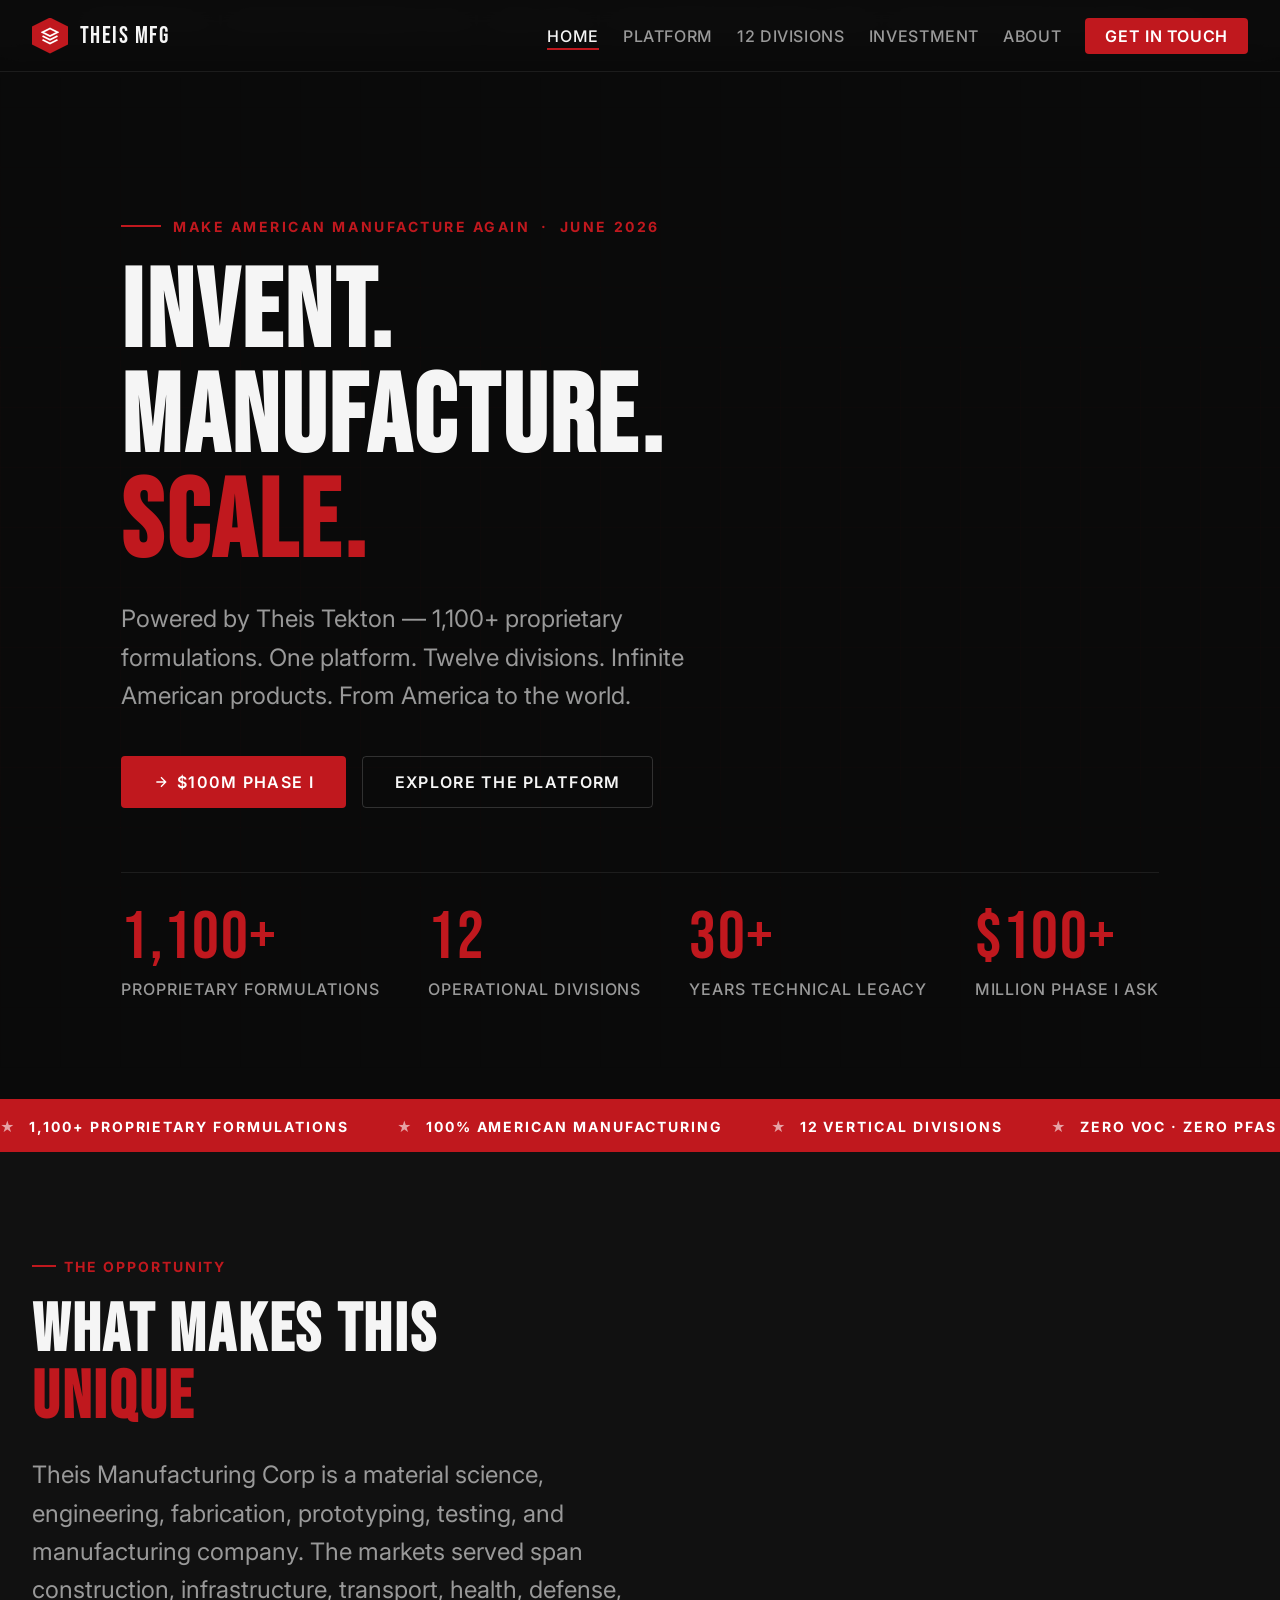
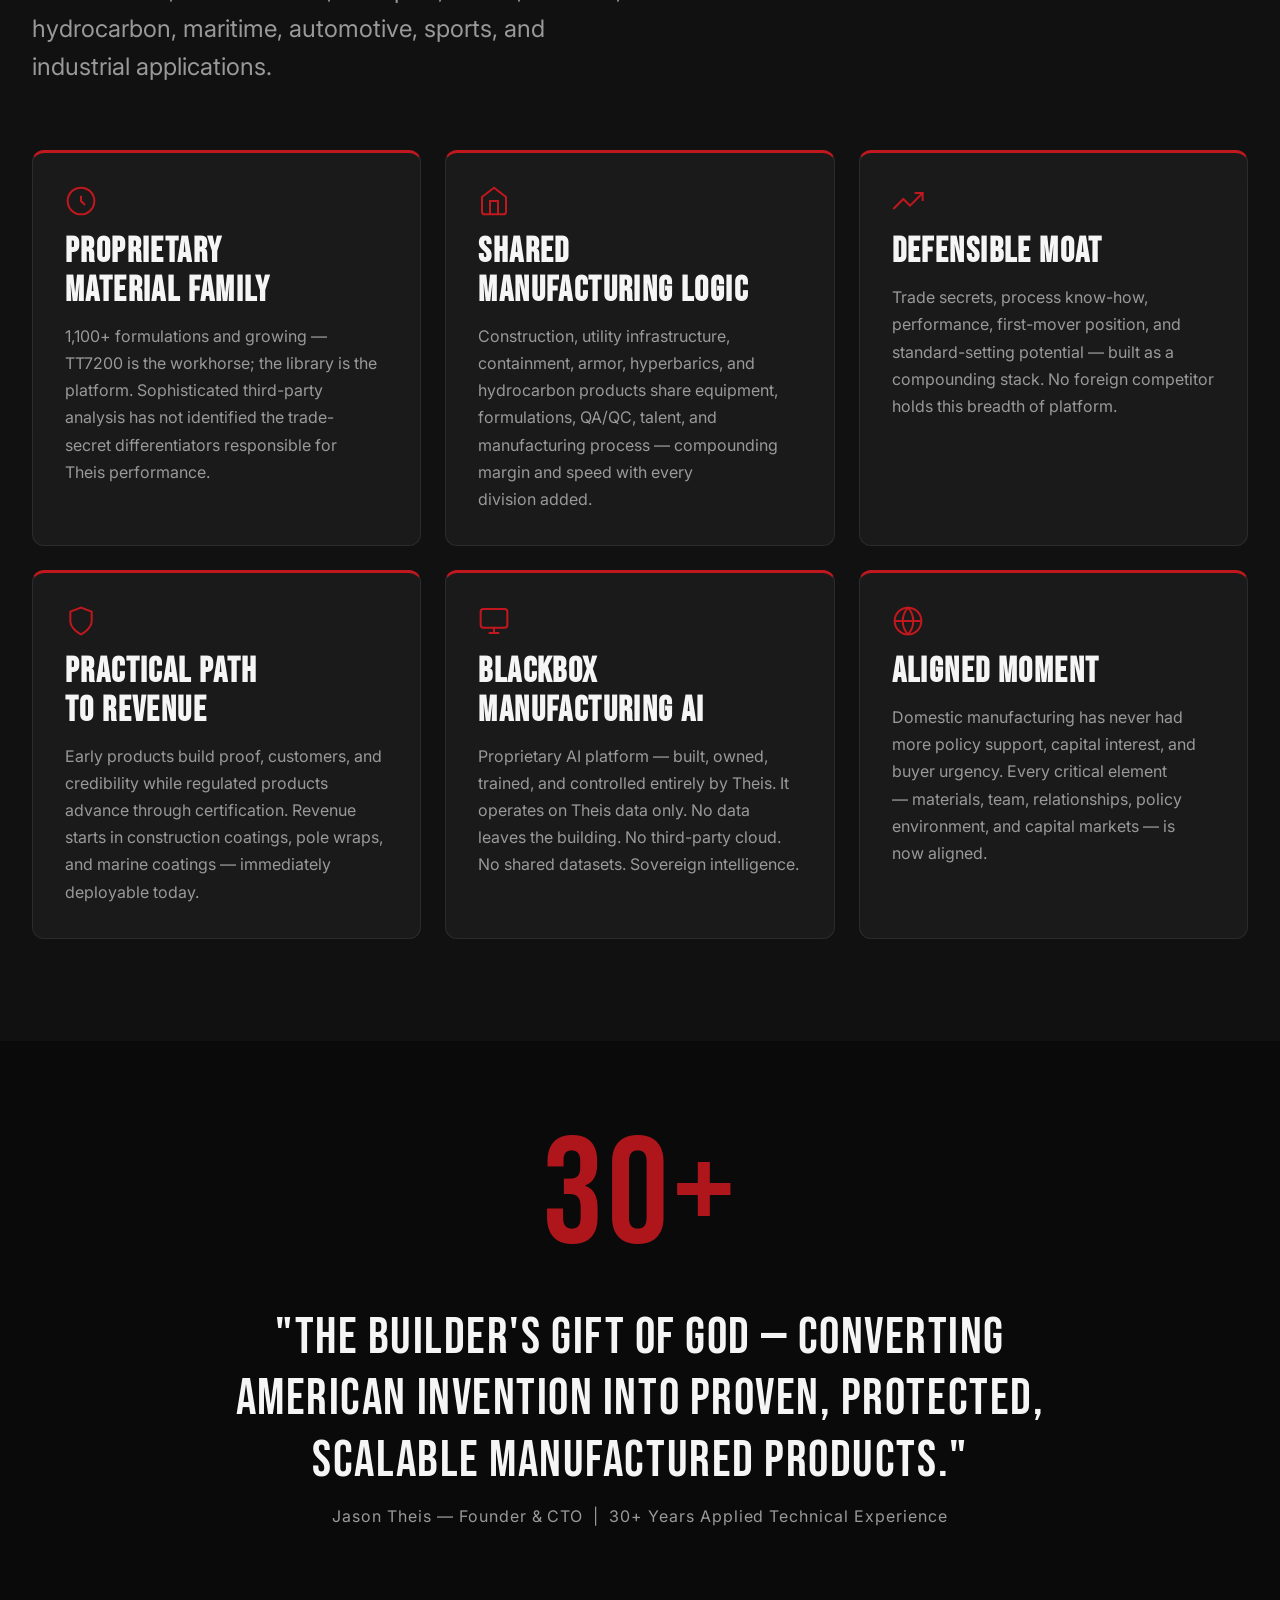
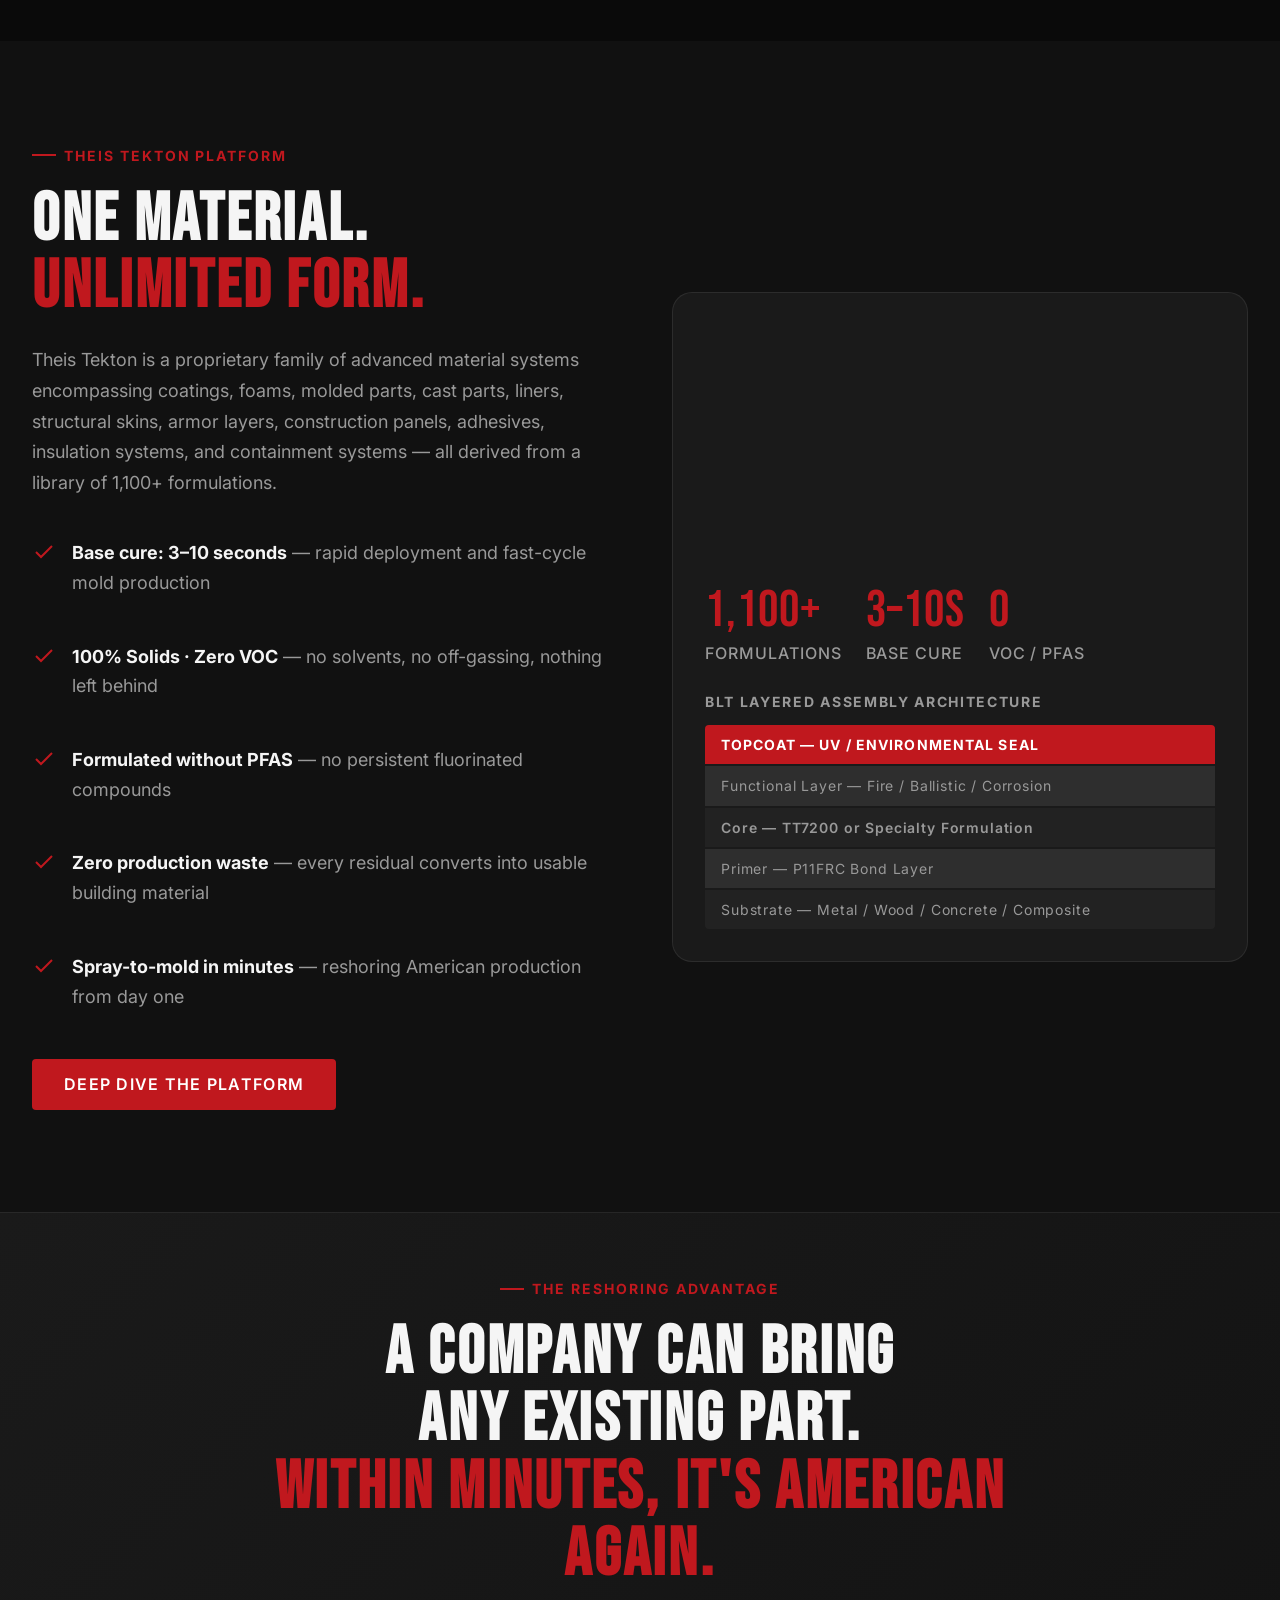
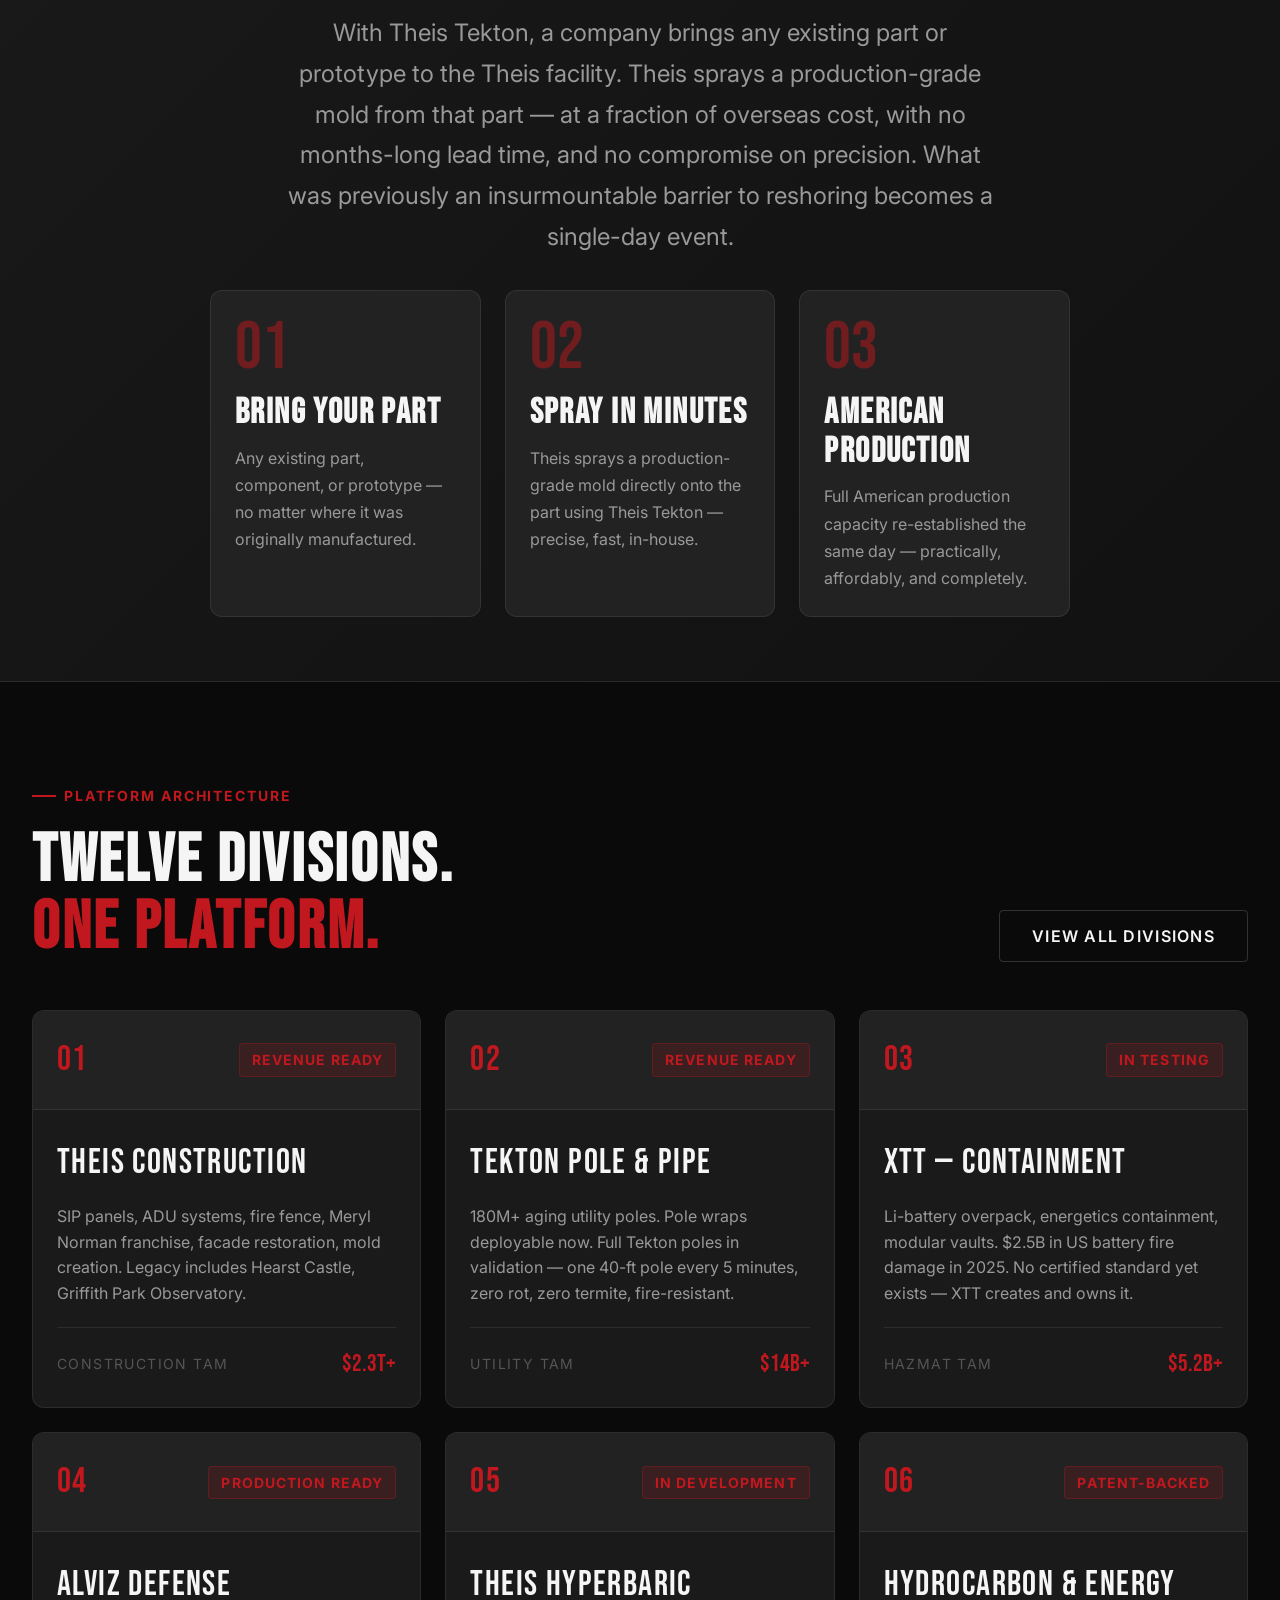
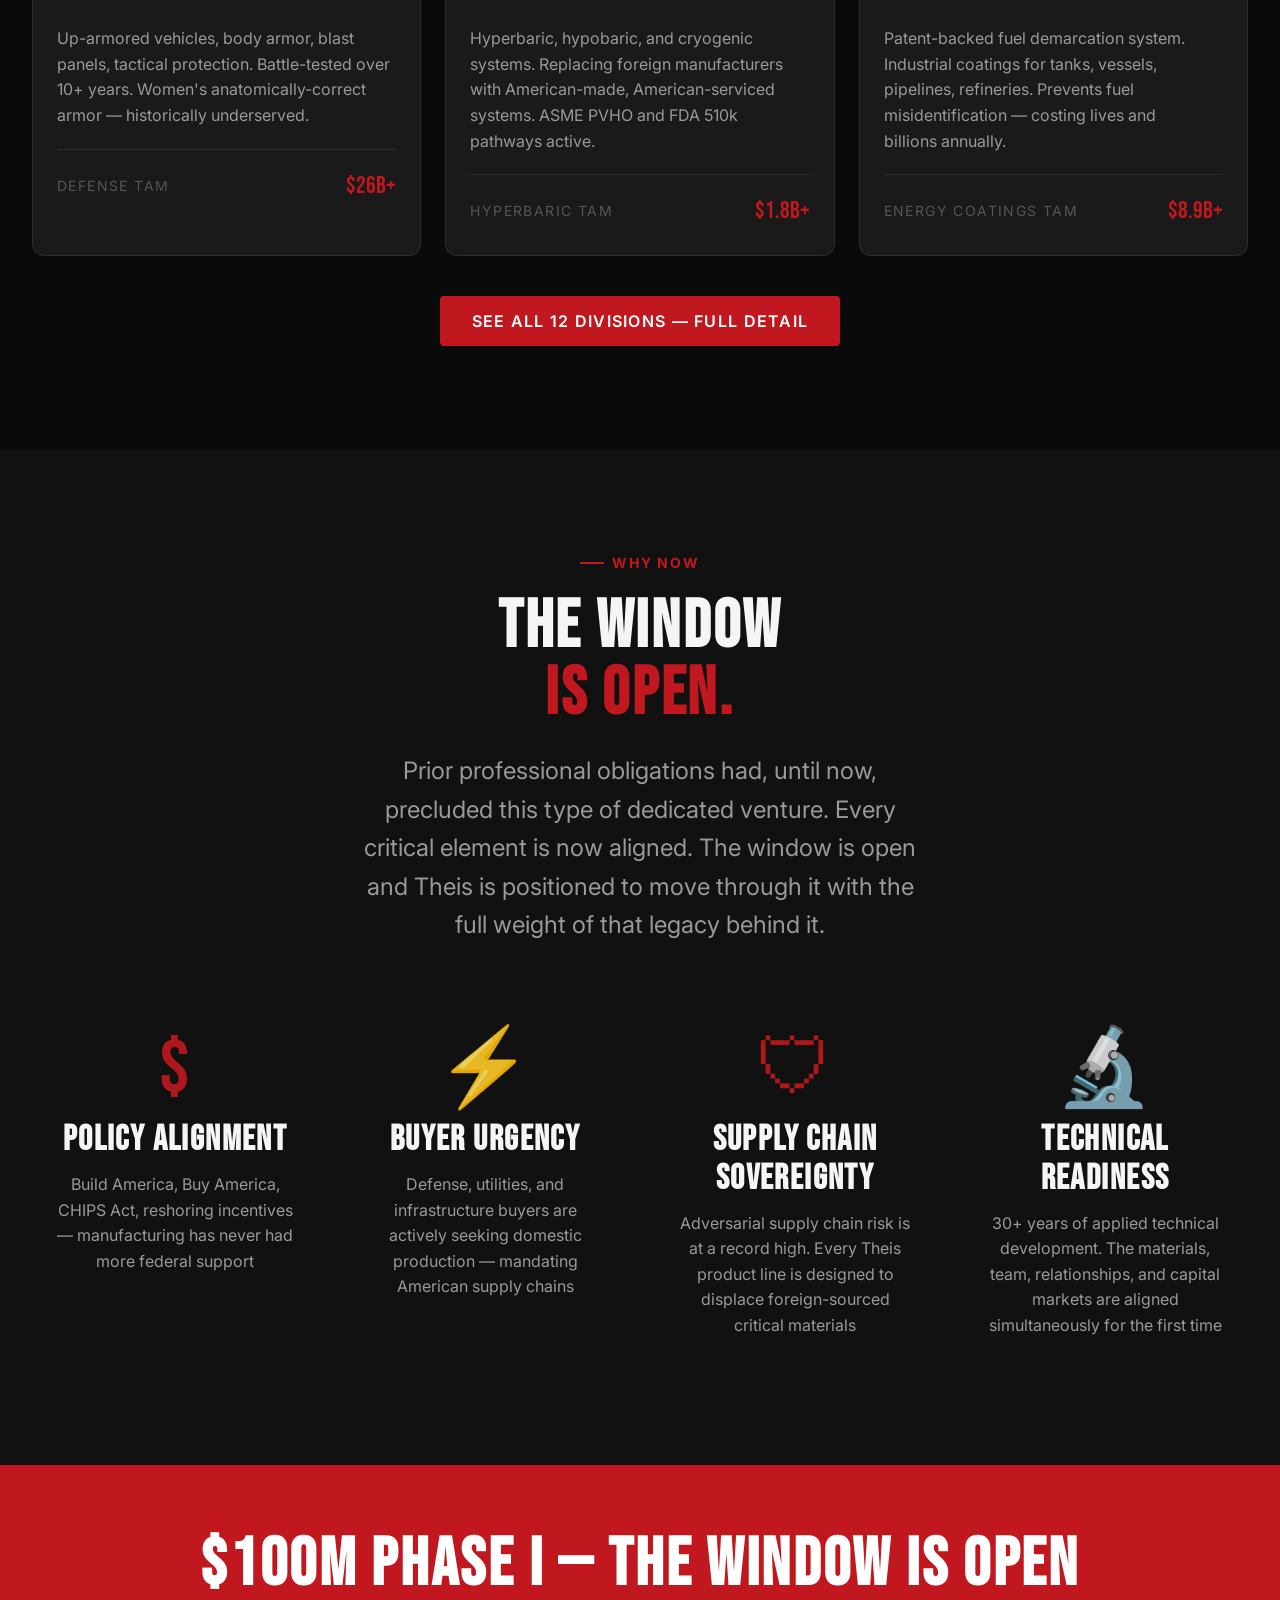
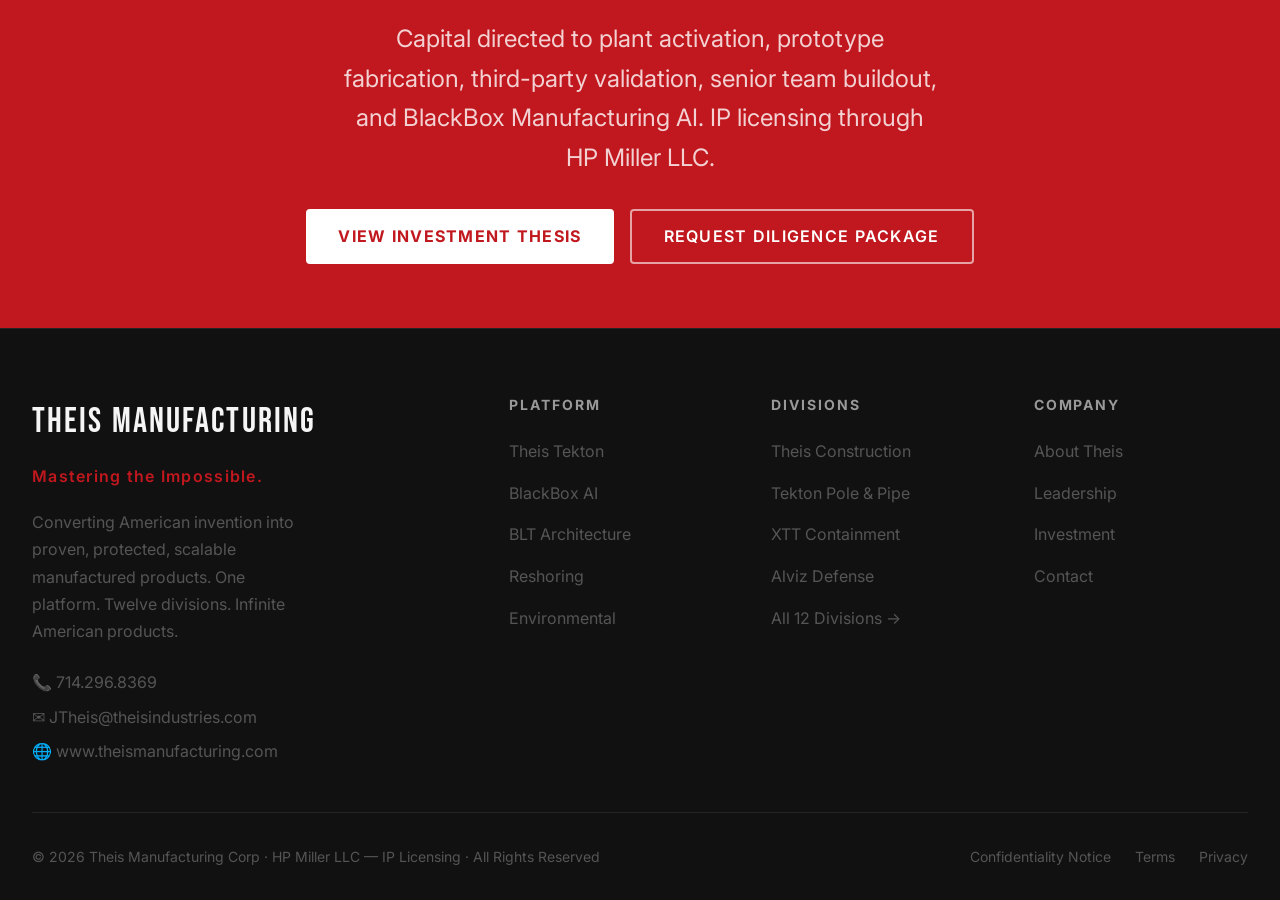
==== index.html @ 292884e1 "Initial commit: Theis Manufacturing full 6-page premium website" ====
<!DOCTYPE html>
<html lang="en" data-theme="dark">
<head>
<meta charset="UTF-8">
<meta name="viewport" content="width=device-width, initial-scale=1.0">
<title>Theis Manufacturing Corp — Make American Manufacture Again</title>
<meta name="description" content="Powered by Theis Tekton — 1,100+ Proprietary Formulations. One Platform. Twelve Divisions. Infinite American Products.">
<link rel="stylesheet" href="style.css">
<link rel="icon" type="image/svg+xml" href="data:image/svg+xml,<svg xmlns='http://www.w3.org/2000/svg' viewBox='0 0 32 32'><polygon points='16,2 30,9 30,23 16,30 2,23 2,9' fill='%23C0181E'/><text x='16' y='22' text-anchor='middle' fill='white' font-size='14' font-family='Arial Black'>T</text></svg>">
</head>
<body>

<!-- PAGE LOADER -->
<div class="page-transition">
  <div style="text-align:center;">
    <div class="loader-logo">THEIS MANUFACTURING</div>
    <div style="margin-top:8px;font-size:var(--text-xs);letter-spacing:0.18em;color:var(--red);text-transform:uppercase;font-weight:700;">Make American Manufacture Again</div>
  </div>
  <div class="loader-bar"></div>
</div>

<!-- CONFIDENTIAL BAR -->
<div class="confidential-bar">
  <span>Confidential &nbsp;|&nbsp; Investor Business Plan &nbsp;|&nbsp; June 2026 &nbsp;|&nbsp; Theis Manufacturing Corp &nbsp;|&nbsp; info@theismanufacturing.com</span>
</div>

<!-- NAVIGATION -->
<nav class="nav">
  <div class="nav-inner">
    <a href="index.html" class="nav-logo" aria-label="Theis Manufacturing">
      <div class="logo-mark">
        <svg width="18" height="18" viewBox="0 0 24 24" fill="none" stroke="currentColor" stroke-width="2.5"><path d="M12 2L2 7l10 5 10-5-10-5z"/><path d="M2 17l10 5 10-5M2 12l10 5 10-5"/></svg>
      </div>
      <span>THEIS MFG</span>
    </a>
    <ul class="nav-links" role="list">
      <li><a href="index.html">Home</a></li>
      <li><a href="platform.html">Platform</a></li>
      <li><a href="divisions.html">12 Divisions</a></li>
      <li><a href="investment.html">Investment</a></li>
      <li><a href="about.html">About</a></li>
      <li class="nav-cta-wrap"><a href="contact.html" class="nav-cta">Get in Touch</a></li>
    </ul>
    <button class="nav-hamburger" aria-label="Open menu">
      <span></span><span></span><span></span>
    </button>
  </div>
</nav>

<!-- MOBILE MENU -->
<div class="mobile-menu">
  <a href="index.html">Home</a>
  <a href="platform.html">Platform</a>
  <a href="divisions.html">12 Divisions</a>
  <a href="investment.html">Investment</a>
  <a href="about.html">About</a>
  <a href="contact.html">Get in Touch</a>
</div>

<!-- HERO -->
<section class="hero">
  <div class="hero-bg"></div>
  <div class="hero-grid-overlay"></div>
  <div class="container hero-content">
    <div class="hero-eyebrow">
      <div class="hero-eyebrow-line"></div>
      <span class="hero-eyebrow-text">Make American Manufacture Again &nbsp;·&nbsp; June 2026</span>
    </div>
    <h1 class="hero-title">
      <span class="hero-title-line">Invent.</span>
      <span class="hero-title-line">Manufacture.</span>
      <span class="hero-title-line accent">Scale.</span>
    </h1>
    <p class="hero-subtitle">
      Powered by Theis Tekton — 1,100+ proprietary formulations. One platform. Twelve divisions. Infinite American products. From America to the world.
    </p>
    <div class="hero-actions">
      <a href="investment.html" class="btn btn-primary">
        <svg width="16" height="16" viewBox="0 0 24 24" fill="none" stroke="currentColor" stroke-width="2"><path d="M5 12h14M12 5l7 7-7 7"/></svg>
        $100M Phase I
      </a>
      <a href="platform.html" class="btn btn-outline">Explore the Platform</a>
    </div>
    <div class="hero-stats">
      <div class="stat-block">
        <span class="stat-number" data-count="1100" data-suffix="+">0+</span>
        <span class="stat-label">Proprietary Formulations</span>
      </div>
      <div class="stat-block">
        <span class="stat-number" data-count="12">0</span>
        <span class="stat-label">Operational Divisions</span>
      </div>
      <div class="stat-block">
        <span class="stat-number" data-count="30" data-suffix="+">0+</span>
        <span class="stat-label">Years Technical Legacy</span>
      </div>
      <div class="stat-block">
        <span class="stat-number" data-count="100" data-suffix="+" data-prefix="$">0+</span>
        <span class="stat-label">Million Phase I Ask</span>
      </div>
    </div>
  </div>
</section>

<!-- TICKER -->
<div class="ticker-strip">
  <div class="ticker-inner">
    <span class="ticker-item">1,100+ Proprietary Formulations</span>
    <span class="ticker-item">100% American Manufacturing</span>
    <span class="ticker-item">12 Vertical Divisions</span>
    <span class="ticker-item">Zero VOC · Zero PFAS</span>
    <span class="ticker-item">BlackBox Manufacturing AI</span>
    <span class="ticker-item">Reshoring Enablement Platform</span>
    <span class="ticker-item">$100M Phase I Capital Raise</span>
    <span class="ticker-item">Defense · Infrastructure · Energy · Maritime</span>
    <span class="ticker-item">Make American Manufacture Again</span>
    <span class="ticker-item">1,100+ Proprietary Formulations</span>
    <span class="ticker-item">100% American Manufacturing</span>
    <span class="ticker-item">12 Vertical Divisions</span>
    <span class="ticker-item">Zero VOC · Zero PFAS</span>
    <span class="ticker-item">BlackBox Manufacturing AI</span>
    <span class="ticker-item">Reshoring Enablement Platform</span>
    <span class="ticker-item">$100M Phase I Capital Raise</span>
    <span class="ticker-item">Defense · Infrastructure · Energy · Maritime</span>
    <span class="ticker-item">Make American Manufacture Again</span>
  </div>
</div>

<!-- WHAT MAKES THIS UNIQUE -->
<section class="section bg-black-2">
  <div class="container">
    <div class="reveal" style="max-width:760px;margin-bottom:var(--sp-16);">
      <div class="section-eyebrow" style="margin-bottom:var(--sp-5);">The Opportunity</div>
      <h2 class="section-title" style="margin-bottom:var(--sp-6);">What Makes This<br><span class="text-red">Unique</span></h2>
      <p class="lead">Theis Manufacturing Corp is a material science, engineering, fabrication, prototyping, testing, and manufacturing company. The markets served span construction, infrastructure, transport, health, defense, hydrocarbon, maritime, automotive, sports, and industrial applications.</p>
    </div>
    <div class="grid-3 reveal reveal-delay-1">
      <div class="card card-accent">
        <div style="margin-bottom:var(--sp-4);">
          <svg width="32" height="32" viewBox="0 0 24 24" fill="none" stroke="var(--red)" stroke-width="1.5"><circle cx="12" cy="12" r="10"/><path d="M12 8v4l3 3"/></svg>
        </div>
        <h3 style="font-family:var(--font-display);font-size:var(--text-xl);letter-spacing:0.04em;margin-bottom:var(--sp-3);">Proprietary Material Family</h3>
        <p class="text-muted" style="font-size:var(--text-sm);line-height:1.7;">1,100+ formulations and growing — TT7200 is the workhorse; the library is the platform. Sophisticated third-party analysis has not identified the trade-secret differentiators responsible for Theis performance.</p>
      </div>
      <div class="card card-accent">
        <div style="margin-bottom:var(--sp-4);">
          <svg width="32" height="32" viewBox="0 0 24 24" fill="none" stroke="var(--red)" stroke-width="1.5"><path d="M3 9l9-7 9 7v11a2 2 0 0 1-2 2H5a2 2 0 0 1-2-2z"/><polyline points="9 22 9 12 15 12 15 22"/></svg>
        </div>
        <h3 style="font-family:var(--font-display);font-size:var(--text-xl);letter-spacing:0.04em;margin-bottom:var(--sp-3);">Shared Manufacturing Logic</h3>
        <p class="text-muted" style="font-size:var(--text-sm);line-height:1.7;">Construction, utility infrastructure, containment, armor, hyperbarics, and hydrocarbon products share equipment, formulations, QA/QC, talent, and manufacturing process — compounding margin and speed with every division added.</p>
      </div>
      <div class="card card-accent">
        <div style="margin-bottom:var(--sp-4);">
          <svg width="32" height="32" viewBox="0 0 24 24" fill="none" stroke="var(--red)" stroke-width="1.5"><polyline points="23 6 13.5 15.5 8.5 10.5 1 18"/><polyline points="17 6 23 6 23 12"/></svg>
        </div>
        <h3 style="font-family:var(--font-display);font-size:var(--text-xl);letter-spacing:0.04em;margin-bottom:var(--sp-3);">Defensible Moat</h3>
        <p class="text-muted" style="font-size:var(--text-sm);line-height:1.7;">Trade secrets, process know-how, performance, first-mover position, and standard-setting potential — built as a compounding stack. No foreign competitor holds this breadth of platform.</p>
      </div>
      <div class="card card-accent">
        <div style="margin-bottom:var(--sp-4);">
          <svg width="32" height="32" viewBox="0 0 24 24" fill="none" stroke="var(--red)" stroke-width="1.5"><path d="M12 22s8-4 8-10V5l-8-3-8 3v7c0 6 8 10 8 10z"/></svg>
        </div>
        <h3 style="font-family:var(--font-display);font-size:var(--text-xl);letter-spacing:0.04em;margin-bottom:var(--sp-3);">Practical Path to Revenue</h3>
        <p class="text-muted" style="font-size:var(--text-sm);line-height:1.7;">Early products build proof, customers, and credibility while regulated products advance through certification. Revenue starts in construction coatings, pole wraps, and marine coatings — immediately deployable today.</p>
      </div>
      <div class="card card-accent">
        <div style="margin-bottom:var(--sp-4);">
          <svg width="32" height="32" viewBox="0 0 24 24" fill="none" stroke="var(--red)" stroke-width="1.5"><rect x="2" y="3" width="20" height="14" rx="2" ry="2"/><line x1="8" y1="21" x2="16" y2="21"/><line x1="12" y1="17" x2="12" y2="21"/></svg>
        </div>
        <h3 style="font-family:var(--font-display);font-size:var(--text-xl);letter-spacing:0.04em;margin-bottom:var(--sp-3);">BlackBox Manufacturing AI</h3>
        <p class="text-muted" style="font-size:var(--text-sm);line-height:1.7;">Proprietary AI platform — built, owned, trained, and controlled entirely by Theis. It operates on Theis data only. No data leaves the building. No third-party cloud. No shared datasets. Sovereign intelligence.</p>
      </div>
      <div class="card card-accent">
        <div style="margin-bottom:var(--sp-4);">
          <svg width="32" height="32" viewBox="0 0 24 24" fill="none" stroke="var(--red)" stroke-width="1.5"><circle cx="12" cy="12" r="10"/><line x1="2" y1="12" x2="22" y2="12"/><path d="M12 2a15.3 15.3 0 0 1 4 10 15.3 15.3 0 0 1-4 10 15.3 15.3 0 0 1-4-10 15.3 15.3 0 0 1 4-10z"/></svg>
        </div>
        <h3 style="font-family:var(--font-display);font-size:var(--text-xl);letter-spacing:0.04em;margin-bottom:var(--sp-3);">Aligned Moment</h3>
        <p class="text-muted" style="font-size:var(--text-sm);line-height:1.7;">Domestic manufacturing has never had more policy support, capital interest, and buyer urgency. Every critical element — materials, team, relationships, policy environment, and capital markets — is now aligned.</p>
      </div>
    </div>
  </div>
</section>

<!-- PULL QUOTE -->
<section class="section bg-black" style="padding-block:var(--sp-20);">
  <div class="container">
    <div class="reveal" style="max-width:900px;margin:0 auto;text-align:center;">
      <div class="big-number" style="text-align:center;margin-bottom:var(--sp-4);">30+</div>
      <div class="pull-quote" style="border-left:none;padding-left:0;text-align:center;">
        <p style="font-size:var(--text-2xl);text-align:center;max-width:none;">"The builder's gift of God — converting American invention into proven, protected, scalable manufactured products."</p>
        <cite>Jason Theis — Founder & CTO &nbsp;|&nbsp; 30+ Years Applied Technical Experience</cite>
      </div>
    </div>
  </div>
</section>

<!-- THE PLATFORM SNAPSHOT -->
<section class="section bg-black-2">
  <div class="container">
    <div class="split">
      <div class="reveal">
        <div class="section-eyebrow" style="margin-bottom:var(--sp-5);">Theis Tekton Platform</div>
        <h2 class="section-title" style="margin-bottom:var(--sp-6);">One Material.<br><span class="text-red">Unlimited Form.</span></h2>
        <p style="color:var(--white-muted);line-height:1.7;margin-bottom:var(--sp-6);">
          Theis Tekton is a proprietary family of advanced material systems encompassing coatings, foams, molded parts, cast parts, liners, structural skins, armor layers, construction panels, adhesives, insulation systems, and containment systems — all derived from a library of 1,100+ formulations.
        </p>
        <div style="display:flex;flex-direction:column;gap:var(--sp-3);margin-bottom:var(--sp-8);">
          <div class="icon-bullet">
            <svg class="icon-bullet-icon" viewBox="0 0 24 24" fill="none" stroke="currentColor" stroke-width="2"><polyline points="20 6 9 17 4 12"/></svg>
            <span class="icon-bullet-text"><strong>Base cure: 3–10 seconds</strong> — rapid deployment and fast-cycle mold production</span>
          </div>
          <div class="icon-bullet">
            <svg class="icon-bullet-icon" viewBox="0 0 24 24" fill="none" stroke="currentColor" stroke-width="2"><polyline points="20 6 9 17 4 12"/></svg>
            <span class="icon-bullet-text"><strong>100% Solids · Zero VOC</strong> — no solvents, no off-gassing, nothing left behind</span>
          </div>
          <div class="icon-bullet">
            <svg class="icon-bullet-icon" viewBox="0 0 24 24" fill="none" stroke="currentColor" stroke-width="2"><polyline points="20 6 9 17 4 12"/></svg>
            <span class="icon-bullet-text"><strong>Formulated without PFAS</strong> — no persistent fluorinated compounds</span>
          </div>
          <div class="icon-bullet">
            <svg class="icon-bullet-icon" viewBox="0 0 24 24" fill="none" stroke="currentColor" stroke-width="2"><polyline points="20 6 9 17 4 12"/></svg>
            <span class="icon-bullet-text"><strong>Zero production waste</strong> — every residual converts into usable building material</span>
          </div>
          <div class="icon-bullet">
            <svg class="icon-bullet-icon" viewBox="0 0 24 24" fill="none" stroke="currentColor" stroke-width="2"><polyline points="20 6 9 17 4 12"/></svg>
            <span class="icon-bullet-text"><strong>Spray-to-mold in minutes</strong> — reshoring American production from day one</span>
          </div>
        </div>
        <a href="platform.html" class="btn btn-primary">Deep Dive the Platform</a>
      </div>
      <div class="reveal reveal-delay-2">
        <div style="background:var(--black-3);border:1px solid var(--border);border-radius:var(--r-xl);overflow:hidden;">
          <div style="background:url('https://images.unsplash.com/photo-1565043589221-1a6fd9ae45c7?w=800&q=80') center/cover;height:260px;position:relative;">
            <div style="position:absolute;inset:0;background:linear-gradient(to top,var(--black-3) 0%,transparent 60%);"></div>
          </div>
          <div style="padding:var(--sp-8);">
            <div style="display:flex;gap:var(--sp-6);margin-bottom:var(--sp-6);">
              <div class="stat-block">
                <span class="stat-number" style="font-size:var(--text-2xl);" data-count="1100" data-suffix="+">0+</span>
                <span class="stat-label">Formulations</span>
              </div>
              <div class="stat-block">
                <span class="stat-number" style="font-size:var(--text-2xl);">3–10s</span>
                <span class="stat-label">Base Cure</span>
              </div>
              <div class="stat-block">
                <span class="stat-number" style="font-size:var(--text-2xl);">0</span>
                <span class="stat-label">VOC / PFAS</span>
              </div>
            </div>
            <!-- BLT Sandwich Visual -->
            <div style="font-size:var(--text-xs);font-weight:700;letter-spacing:0.12em;text-transform:uppercase;color:var(--white-muted);margin-bottom:var(--sp-3);">BLT Layered Assembly Architecture</div>
            <div style="display:flex;flex-direction:column;gap:2px;">
              <div style="background:var(--red);padding:var(--sp-2) var(--sp-4);border-radius:var(--r-sm) var(--r-sm) 0 0;font-size:var(--text-xs);font-weight:700;color:white;letter-spacing:0.08em;text-transform:uppercase;">Topcoat — UV / Environmental Seal</div>
              <div style="background:var(--black-5);padding:var(--sp-2) var(--sp-4);font-size:var(--text-xs);color:var(--white-muted);letter-spacing:0.06em;">Functional Layer — Fire / Ballistic / Corrosion</div>
              <div style="background:var(--black-4);padding:var(--sp-2) var(--sp-4);font-size:var(--text-xs);color:var(--white-muted);letter-spacing:0.06em;font-weight:600;">Core — TT7200 or Specialty Formulation</div>
              <div style="background:var(--black-5);padding:var(--sp-2) var(--sp-4);font-size:var(--text-xs);color:var(--white-muted);letter-spacing:0.06em;">Primer — P11FRC Bond Layer</div>
              <div style="background:var(--black-4);padding:var(--sp-2) var(--sp-4);border-radius:0 0 var(--r-sm) var(--r-sm);font-size:var(--text-xs);color:var(--white-muted);letter-spacing:0.06em;">Substrate — Metal / Wood / Concrete / Composite</div>
            </div>
          </div>
        </div>
      </div>
    </div>
  </div>
</section>

<!-- RESHORING BANNER -->
<section style="background:linear-gradient(135deg,var(--black-3) 0%,var(--black-2) 100%);border-top:1px solid var(--border);border-bottom:1px solid var(--border);padding:var(--sp-16) 0;">
  <div class="container">
    <div class="reveal" style="text-align:center;max-width:860px;margin:0 auto;">
      <div class="section-eyebrow" style="justify-content:center;margin-bottom:var(--sp-5);">The Reshoring Advantage</div>
      <h2 class="section-title" style="margin-bottom:var(--sp-6);">A Company Can Bring Any Existing Part.<br><span class="text-red">Within Minutes, It's American Again.</span></h2>
      <p style="color:var(--white-muted);font-size:var(--text-lg);line-height:1.7;margin-bottom:var(--sp-8);max-width:720px;margin-left:auto;margin-right:auto;">
        With Theis Tekton, a company brings any existing part or prototype to the Theis facility. Theis sprays a production-grade mold from that part — at a fraction of overseas cost, with no months-long lead time, and no compromise on precision. What was previously an insurmountable barrier to reshoring becomes a single-day event.
      </p>
      <div class="grid-3" style="text-align:left;">
        <div style="padding:var(--sp-6);background:var(--black-4);border-radius:var(--r-lg);border:1px solid var(--border);">
          <div class="step-num">01</div>
          <h3 style="font-family:var(--font-display);font-size:var(--text-xl);letter-spacing:0.04em;margin-bottom:var(--sp-3);">Bring Your Part</h3>
          <p style="font-size:var(--text-sm);color:var(--white-muted);line-height:1.7;">Any existing part, component, or prototype — no matter where it was originally manufactured.</p>
        </div>
        <div style="padding:var(--sp-6);background:var(--black-4);border-radius:var(--r-lg);border:1px solid var(--border);">
          <div class="step-num">02</div>
          <h3 style="font-family:var(--font-display);font-size:var(--text-xl);letter-spacing:0.04em;margin-bottom:var(--sp-3);">Spray in Minutes</h3>
          <p style="font-size:var(--text-sm);color:var(--white-muted);line-height:1.7;">Theis sprays a production-grade mold directly onto the part using Theis Tekton — precise, fast, in-house.</p>
        </div>
        <div style="padding:var(--sp-6);background:var(--black-4);border-radius:var(--r-lg);border:1px solid var(--border);">
          <div class="step-num">03</div>
          <h3 style="font-family:var(--font-display);font-size:var(--text-xl);letter-spacing:0.04em;margin-bottom:var(--sp-3);">American Production</h3>
          <p style="font-size:var(--text-sm);color:var(--white-muted);line-height:1.7;">Full American production capacity re-established the same day — practically, affordably, and completely.</p>
        </div>
      </div>
    </div>
  </div>
</section>

<!-- 12 DIVISIONS PREVIEW -->
<section class="section bg-black">
  <div class="container">
    <div style="display:flex;align-items:flex-end;justify-content:space-between;margin-bottom:var(--sp-12);flex-wrap:wrap;gap:var(--sp-6);">
      <div class="reveal">
        <div class="section-eyebrow" style="margin-bottom:var(--sp-5);">Platform Architecture</div>
        <h2 class="section-title">Twelve Divisions.<br><span class="text-red">One Platform.</span></h2>
      </div>
      <a href="divisions.html" class="btn btn-outline reveal reveal-delay-2">View All Divisions</a>
    </div>
    <div class="grid-auto reveal reveal-delay-1">
      <!-- Division cards (condensed on home) -->
      <div class="div-card">
        <div class="div-card-header"><span class="div-card-num">01</span><span class="tag">Revenue Ready</span></div>
        <div class="div-card-body">
          <div class="div-card-title">Theis Construction</div>
          <p class="div-card-desc">SIP panels, ADU systems, fire fence, Meryl Norman franchise, facade restoration, mold creation. Legacy includes Hearst Castle, Griffith Park Observatory.</p>
          <div class="div-market"><span class="div-market-label">Construction TAM</span><span class="div-market-value">$2.3T+</span></div>
        </div>
      </div>
      <div class="div-card">
        <div class="div-card-header"><span class="div-card-num">02</span><span class="tag">Revenue Ready</span></div>
        <div class="div-card-body">
          <div class="div-card-title">Tekton Pole & Pipe</div>
          <p class="div-card-desc">180M+ aging utility poles. Pole wraps deployable now. Full Tekton poles in validation — one 40-ft pole every 5 minutes, zero rot, zero termite, fire-resistant.</p>
          <div class="div-market"><span class="div-market-label">Utility TAM</span><span class="div-market-value">$14B+</span></div>
        </div>
      </div>
      <div class="div-card">
        <div class="div-card-header"><span class="div-card-num">03</span><span class="tag">In Testing</span></div>
        <div class="div-card-body">
          <div class="div-card-title">XTT — Containment</div>
          <p class="div-card-desc">Li-battery overpack, energetics containment, modular vaults. $2.5B in US battery fire damage in 2025. No certified standard yet exists — XTT creates and owns it.</p>
          <div class="div-market"><span class="div-market-label">HazMat TAM</span><span class="div-market-value">$5.2B+</span></div>
        </div>
      </div>
      <div class="div-card">
        <div class="div-card-header"><span class="div-card-num">04</span><span class="tag">Production Ready</span></div>
        <div class="div-card-body">
          <div class="div-card-title">Alviz Defense</div>
          <p class="div-card-desc">Up-armored vehicles, body armor, blast panels, tactical protection. Battle-tested over 10+ years. Women's anatomically-correct armor — historically underserved.</p>
          <div class="div-market"><span class="div-market-label">Defense TAM</span><span class="div-market-value">$26B+</span></div>
        </div>
      </div>
      <div class="div-card">
        <div class="div-card-header"><span class="div-card-num">05</span><span class="tag">In Development</span></div>
        <div class="div-card-body">
          <div class="div-card-title">Theis Hyperbaric</div>
          <p class="div-card-desc">Hyperbaric, hypobaric, and cryogenic systems. Replacing foreign manufacturers with American-made, American-serviced systems. ASME PVHO and FDA 510k pathways active.</p>
          <div class="div-market"><span class="div-market-label">Hyperbaric TAM</span><span class="div-market-value">$1.8B+</span></div>
        </div>
      </div>
      <div class="div-card">
        <div class="div-card-header"><span class="div-card-num">06</span><span class="tag">Patent-Backed</span></div>
        <div class="div-card-body">
          <div class="div-card-title">Hydrocarbon & Energy</div>
          <p class="div-card-desc">Patent-backed fuel demarcation system. Industrial coatings for tanks, vessels, pipelines, refineries. Prevents fuel misidentification — costing lives and billions annually.</p>
          <div class="div-market"><span class="div-market-label">Energy Coatings TAM</span><span class="div-market-value">$8.9B+</span></div>
        </div>
      </div>
    </div>
    <div style="text-align:center;margin-top:var(--sp-10);">
      <a href="divisions.html" class="btn btn-primary">See All 12 Divisions — Full Detail</a>
    </div>
  </div>
</section>

<!-- WHY NOW -->
<section class="section bg-black-2">
  <div class="container">
    <div style="max-width:760px;margin:0 auto;text-align:center;margin-bottom:var(--sp-16);" class="reveal">
      <div class="section-eyebrow" style="justify-content:center;margin-bottom:var(--sp-5);">Why Now</div>
      <h2 class="section-title" style="margin-bottom:var(--sp-6);">The Window<br><span class="text-red">Is Open.</span></h2>
      <p class="lead" style="max-width:580px;margin:0 auto;">Prior professional obligations had, until now, precluded this type of dedicated venture. Every critical element is now aligned. The window is open and Theis is positioned to move through it with the full weight of that legacy behind it.</p>
    </div>
    <div class="grid-4 reveal reveal-delay-1">
      <div style="text-align:center;padding:var(--sp-6);">
        <div class="big-number" style="font-size:clamp(3rem,6vw,5.5rem);margin-bottom:var(--sp-3);">$</div>
        <h3 style="font-family:var(--font-display);font-size:var(--text-xl);letter-spacing:0.04em;margin-bottom:var(--sp-3);">Policy Alignment</h3>
        <p style="font-size:var(--text-sm);color:var(--white-muted);line-height:1.6;">Build America, Buy America, CHIPS Act, reshoring incentives — manufacturing has never had more federal support</p>
      </div>
      <div style="text-align:center;padding:var(--sp-6);">
        <div class="big-number" style="font-size:clamp(3rem,6vw,5.5rem);margin-bottom:var(--sp-3);">⚡</div>
        <h3 style="font-family:var(--font-display);font-size:var(--text-xl);letter-spacing:0.04em;margin-bottom:var(--sp-3);">Buyer Urgency</h3>
        <p style="font-size:var(--text-sm);color:var(--white-muted);line-height:1.6;">Defense, utilities, and infrastructure buyers are actively seeking domestic production — mandating American supply chains</p>
      </div>
      <div style="text-align:center;padding:var(--sp-6);">
        <div class="big-number" style="font-size:clamp(3rem,6vw,5.5rem);margin-bottom:var(--sp-3);">🛡</div>
        <h3 style="font-family:var(--font-display);font-size:var(--text-xl);letter-spacing:0.04em;margin-bottom:var(--sp-3);">Supply Chain Sovereignty</h3>
        <p style="font-size:var(--text-sm);color:var(--white-muted);line-height:1.6;">Adversarial supply chain risk is at a record high. Every Theis product line is designed to displace foreign-sourced critical materials</p>
      </div>
      <div style="text-align:center;padding:var(--sp-6);">
        <div class="big-number" style="font-size:clamp(3rem,6vw,5.5rem);margin-bottom:var(--sp-3);">🔬</div>
        <h3 style="font-family:var(--font-display);font-size:var(--text-xl);letter-spacing:0.04em;margin-bottom:var(--sp-3);">Technical Readiness</h3>
        <p style="font-size:var(--text-sm);color:var(--white-muted);line-height:1.6;">30+ years of applied technical development. The materials, team, relationships, and capital markets are aligned simultaneously for the first time</p>
      </div>
    </div>
  </div>
</section>

<!-- CTA BANNER -->
<section style="background:var(--red);padding:var(--sp-16) 0;">
  <div class="container" style="text-align:center;">
    <div class="reveal">
      <h2 style="font-family:var(--font-display);font-size:var(--text-3xl);letter-spacing:0.04em;color:white;margin-bottom:var(--sp-4);">$100M PHASE I — THE WINDOW IS OPEN</h2>
      <p style="color:rgba(255,255,255,0.8);font-size:var(--text-lg);margin-bottom:var(--sp-8);max-width:600px;margin-left:auto;margin-right:auto;">Capital directed to plant activation, prototype fabrication, third-party validation, senior team buildout, and BlackBox Manufacturing AI. IP licensing through HP Miller LLC.</p>
      <div style="display:flex;gap:var(--sp-4);justify-content:center;flex-wrap:wrap;">
        <a href="investment.html" class="btn" style="background:white;color:var(--red);font-weight:700;">View Investment Thesis</a>
        <a href="contact.html" class="btn" style="background:transparent;color:white;border:2px solid rgba(255,255,255,0.6);">Request Diligence Package</a>
      </div>
    </div>
  </div>
</section>

<!-- FOOTER -->
<footer class="footer">
  <div class="container">
    <div class="footer-grid">
      <div>
        <div class="footer-brand-name">THEIS MANUFACTURING</div>
        <div class="footer-brand-tagline">Mastering the Impossible.</div>
        <p class="footer-brand-desc">Converting American invention into proven, protected, scalable manufactured products. One platform. Twelve divisions. Infinite American products.</p>
        <div style="margin-top:var(--sp-6);display:flex;flex-direction:column;gap:var(--sp-2);">
          <span style="font-size:var(--text-sm);color:var(--white-faint);">📞 714.296.8369</span>
          <span style="font-size:var(--text-sm);color:var(--white-faint);">✉ JTheis@theisindustries.com</span>
          <span style="font-size:var(--text-sm);color:var(--white-faint);">🌐 www.theismanufacturing.com</span>
        </div>
      </div>
      <div>
        <div class="footer-heading">Platform</div>
        <ul class="footer-links" role="list">
          <li><a href="platform.html">Theis Tekton</a></li>
          <li><a href="platform.html#blackbox">BlackBox AI</a></li>
          <li><a href="platform.html#blt">BLT Architecture</a></li>
          <li><a href="platform.html#reshoring">Reshoring</a></li>
          <li><a href="platform.html#environmental">Environmental</a></li>
        </ul>
      </div>
      <div>
        <div class="footer-heading">Divisions</div>
        <ul class="footer-links" role="list">
          <li><a href="divisions.html#construction">Theis Construction</a></li>
          <li><a href="divisions.html#tpp">Tekton Pole & Pipe</a></li>
          <li><a href="divisions.html#xtt">XTT Containment</a></li>
          <li><a href="divisions.html#alviz">Alviz Defense</a></li>
          <li><a href="divisions.html">All 12 Divisions →</a></li>
        </ul>
      </div>
      <div>
        <div class="footer-heading">Company</div>
        <ul class="footer-links" role="list">
          <li><a href="about.html">About Theis</a></li>
          <li><a href="about.html#team">Leadership</a></li>
          <li><a href="investment.html">Investment</a></li>
          <li><a href="contact.html">Contact</a></li>
        </ul>
      </div>
    </div>
    <div class="footer-bottom">
      <p class="footer-copy">© 2026 Theis Manufacturing Corp · HP Miller LLC — IP Licensing · All Rights Reserved</p>
      <div class="footer-legal">
        <a href="#">Confidentiality Notice</a>
        <a href="#">Terms</a>
        <a href="#">Privacy</a>
      </div>
    </div>
  </div>
</footer>

<script src="nav.js"></script>
</body>
</html>
---- style.css ----
/* ============================================================
   THEIS MANUFACTURING — Global Stylesheet
   Brand: Black dominant · White text · True Red accent #C0181E
   Display: Bebas Neue · Body: Inter
   ============================================================ */

@import url('https://fonts.googleapis.com/css2?family=Bebas+Neue&family=Inter:wght@300;400;500;600;700;900&display=swap');

/* ---- DESIGN TOKENS ---- */
:root {
  /* Brand Colors */
  --red:       #C0181E;
  --red-hover: #9c1318;
  --red-dim:   rgba(192,24,30,0.15);
  --black:     #0a0a0a;
  --black-2:   #111111;
  --black-3:   #1a1a1a;
  --black-4:   #222222;
  --black-5:   #2e2e2e;
  --white:     #f5f5f5;
  --white-2:   #e8e8e8;
  --white-muted: #999999;
  --white-faint: #555555;
  --border:    rgba(255,255,255,0.08);
  --border-bright: rgba(255,255,255,0.16);

  /* Type */
  --font-display: 'Bebas Neue', Impact, sans-serif;
  --font-body:    'Inter', 'Helvetica Neue', sans-serif;

  /* Scale */
  --text-xs:   clamp(0.75rem, 0.7rem + 0.25vw, 0.875rem);
  --text-sm:   clamp(0.875rem, 0.8rem + 0.35vw, 1rem);
  --text-base: clamp(1rem, 0.95rem + 0.25vw, 1.125rem);
  --text-lg:   clamp(1.125rem, 1rem + 0.75vw, 1.5rem);
  --text-xl:   clamp(1.5rem, 1.2rem + 1.25vw, 2.25rem);
  --text-2xl:  clamp(2rem, 1.2rem + 2.5vw, 3.5rem);
  --text-3xl:  clamp(2.5rem, 1rem + 4vw, 5rem);
  --text-hero: clamp(3.5rem, 0.5rem + 8vw, 9rem);

  /* Spacing */
  --sp-1: 0.25rem;  --sp-2: 0.5rem;   --sp-3: 0.75rem;
  --sp-4: 1rem;     --sp-5: 1.25rem;  --sp-6: 1.5rem;
  --sp-8: 2rem;     --sp-10: 2.5rem;  --sp-12: 3rem;
  --sp-16: 4rem;    --sp-20: 5rem;    --sp-24: 6rem;
  --sp-32: 8rem;

  /* Radii */
  --r-sm: 4px; --r-md: 8px; --r-lg: 12px; --r-xl: 20px;

  /* Layout */
  --max-w: 1280px;
  --max-w-text: 780px;

  /* Transitions */
  --ease: cubic-bezier(0.16,1,0.3,1);
  --t-fast: 160ms;
  --t-mid: 280ms;
  --t-slow: 480ms;
}

/* ---- RESET ---- */
*, *::before, *::after { box-sizing: border-box; margin: 0; padding: 0; }
html {
  scroll-behavior: smooth;
  scroll-padding-top: 80px;
  -webkit-font-smoothing: antialiased;
  -moz-osx-font-smoothing: grayscale;
}
body {
  background: var(--black);
  color: var(--white);
  font-family: var(--font-body);
  font-size: var(--text-base);
  line-height: 1.65;
  overflow-x: hidden;
}
img, svg { display: block; max-width: 100%; height: auto; }
a { color: inherit; text-decoration: none; }
button { cursor: pointer; background: none; border: none; font: inherit; color: inherit; }
ul[role='list'], ol[role='list'] { list-style: none; }
h1,h2,h3,h4,h5,h6 { text-wrap: balance; line-height: 1.1; }
p, li { text-wrap: pretty; max-width: 72ch; }
table { border-collapse: collapse; width: 100%; }

/* ---- NAV ---- */
.nav {
  position: fixed; top: 0; left: 0; right: 0; z-index: 999;
  background: rgba(10,10,10,0.92);
  backdrop-filter: blur(12px);
  -webkit-backdrop-filter: blur(12px);
  border-bottom: 1px solid var(--border);
  height: 72px;
  display: flex; align-items: center;
  transition: background var(--t-mid) var(--ease);
}
.nav-inner {
  max-width: var(--max-w);
  margin: 0 auto;
  padding: 0 var(--sp-8);
  width: 100%;
  display: flex; align-items: center; justify-content: space-between;
}
.nav-logo {
  display: flex; align-items: center; gap: var(--sp-3);
  font-family: var(--font-display);
  font-size: 1.5rem;
  letter-spacing: 0.06em;
  color: var(--white);
}
.nav-logo .logo-mark {
  width: 36px; height: 36px;
  background: var(--red);
  display: flex; align-items: center; justify-content: center;
  clip-path: polygon(50% 0%, 100% 25%, 100% 75%, 50% 100%, 0% 75%, 0% 25%);
}
.nav-logo .logo-mark svg { color: white; }
.nav-links {
  display: flex; align-items: center; gap: var(--sp-6);
  list-style: none;
}
.nav-links a {
  font-size: var(--text-sm);
  font-weight: 500;
  color: var(--white-muted);
  letter-spacing: 0.04em;
  text-transform: uppercase;
  transition: color var(--t-fast) var(--ease);
  position: relative;
}
.nav-links a::after {
  content: '';
  position: absolute; bottom: -4px; left: 0; right: 0; height: 2px;
  background: var(--red);
  transform: scaleX(0);
  transform-origin: left;
  transition: transform var(--t-fast) var(--ease);
}
.nav-links a:hover { color: var(--white); }
.nav-links a:hover::after, .nav-links a.active::after { transform: scaleX(1); }
.nav-links a.active { color: var(--white); }
.nav-cta {
  background: var(--red);
  color: white !important;
  padding: var(--sp-2) var(--sp-5);
  border-radius: var(--r-sm);
  font-size: var(--text-sm) !important;
  font-weight: 600 !important;
  letter-spacing: 0.06em;
  text-transform: uppercase;
  transition: background var(--t-fast) var(--ease) !important;
}
.nav-cta:hover { background: var(--red-hover) !important; }
.nav-cta::after { display: none !important; }

.nav-hamburger {
  display: none;
  flex-direction: column; gap: 5px;
  width: 28px;
}
.nav-hamburger span {
  display: block; height: 2px;
  background: var(--white);
  transition: all var(--t-fast) var(--ease);
}

/* Mobile nav */
.mobile-menu {
  display: none;
  position: fixed; top: 72px; left: 0; right: 0;
  background: var(--black-2);
  border-bottom: 1px solid var(--border);
  padding: var(--sp-6) var(--sp-8);
  z-index: 998;
  flex-direction: column; gap: var(--sp-4);
}
.mobile-menu.open { display: flex; }
.mobile-menu a {
  font-size: var(--text-base);
  font-weight: 500;
  color: var(--white-muted);
  padding: var(--sp-2) 0;
  border-bottom: 1px solid var(--border);
}
.mobile-menu a:last-child { border-bottom: none; }

/* ---- LAYOUT UTILITIES ---- */
.container {
  max-width: var(--max-w);
  margin: 0 auto;
  padding: 0 var(--sp-8);
}
.section {
  padding-block: clamp(var(--sp-16), 8vw, var(--sp-32));
}
.section-sm {
  padding-block: clamp(var(--sp-12), 5vw, var(--sp-20));
}

/* ---- TYPOGRAPHY ---- */
.display { font-family: var(--font-display); letter-spacing: 0.04em; }
.hero-title {
  font-family: var(--font-display);
  font-size: var(--text-hero);
  letter-spacing: 0.03em;
  line-height: 0.95;
  text-transform: uppercase;
}
.section-title {
  font-family: var(--font-display);
  font-size: var(--text-3xl);
  letter-spacing: 0.04em;
  text-transform: uppercase;
  line-height: 1.0;
}
.section-eyebrow {
  font-size: var(--text-xs);
  font-weight: 700;
  letter-spacing: 0.14em;
  text-transform: uppercase;
  color: var(--red);
  display: flex; align-items: center; gap: var(--sp-2);
}
.section-eyebrow::before {
  content: '';
  display: block; width: 24px; height: 2px;
  background: var(--red);
}
.lead {
  font-size: var(--text-lg);
  color: var(--white-muted);
  line-height: 1.6;
  max-width: 640px;
}

/* ---- BUTTONS ---- */
.btn {
  display: inline-flex; align-items: center; gap: var(--sp-2);
  padding: var(--sp-3) var(--sp-8);
  font-size: var(--text-sm);
  font-weight: 600;
  letter-spacing: 0.08em;
  text-transform: uppercase;
  border-radius: var(--r-sm);
  transition: all var(--t-fast) var(--ease);
  cursor: pointer; border: none;
}
.btn-primary {
  background: var(--red);
  color: white;
}
.btn-primary:hover { background: var(--red-hover); transform: translateY(-1px); }
.btn-outline {
  background: transparent;
  color: var(--white);
  border: 1px solid var(--border-bright);
}
.btn-outline:hover {
  background: rgba(255,255,255,0.05);
  border-color: var(--white-muted);
}

/* ---- CARDS ---- */
.card {
  background: var(--black-3);
  border: 1px solid var(--border);
  border-radius: var(--r-lg);
  padding: var(--sp-8);
  transition: border-color var(--t-fast) var(--ease), transform var(--t-fast) var(--ease);
}
.card:hover {
  border-color: rgba(192,24,30,0.4);
  transform: translateY(-2px);
}
.card-accent {
  border-top: 3px solid var(--red);
}

/* ---- RED LINE DIVIDER ---- */
.red-line {
  display: block; width: 48px; height: 3px;
  background: var(--red);
  margin-bottom: var(--sp-6);
}

/* ---- STAT BLOCKS ---- */
.stat-block {
  display: flex; flex-direction: column; gap: var(--sp-1);
}
.stat-number {
  font-family: var(--font-display);
  font-size: var(--text-3xl);
  color: var(--red);
  letter-spacing: 0.02em;
  line-height: 1;
}
.stat-label {
  font-size: var(--text-sm);
  color: var(--white-muted);
  font-weight: 500;
  letter-spacing: 0.06em;
  text-transform: uppercase;
}

/* ---- TAG / BADGE ---- */
.tag {
  display: inline-block;
  padding: var(--sp-1) var(--sp-3);
  background: var(--red-dim);
  color: var(--red);
  border: 1px solid rgba(192,24,30,0.3);
  border-radius: var(--r-sm);
  font-size: var(--text-xs);
  font-weight: 700;
  letter-spacing: 0.08em;
  text-transform: uppercase;
}
.tag-dark {
  background: var(--black-4);
  color: var(--white-muted);
  border-color: var(--border);
}

/* ---- GRID LAYOUTS ---- */
.grid-2 { display: grid; grid-template-columns: repeat(2, 1fr); gap: var(--sp-8); }
.grid-3 { display: grid; grid-template-columns: repeat(3, 1fr); gap: var(--sp-6); }
.grid-4 { display: grid; grid-template-columns: repeat(4, 1fr); gap: var(--sp-6); }
.grid-auto { display: grid; grid-template-columns: repeat(auto-fit, minmax(300px, 1fr)); gap: var(--sp-6); }
.grid-auto-sm { display: grid; grid-template-columns: repeat(auto-fit, minmax(240px, 1fr)); gap: var(--sp-4); }

/* ---- HERO ---- */
.hero {
  min-height: 100vh;
  display: flex; flex-direction: column; justify-content: flex-end;
  position: relative;
  overflow: hidden;
  padding-top: 72px;
}
.hero-bg {
  position: absolute; inset: 0;
  background:
    linear-gradient(to bottom, rgba(10,10,10,0.3) 0%, rgba(10,10,10,0.7) 60%, var(--black) 100%),
    url('https://images.unsplash.com/photo-1581091226033-d5c48150dbaa?w=1800&q=80') center/cover no-repeat;
}
.hero-grid-overlay {
  position: absolute; inset: 0;
  background-image:
    linear-gradient(rgba(192,24,30,0.04) 1px, transparent 1px),
    linear-gradient(90deg, rgba(192,24,30,0.04) 1px, transparent 1px);
  background-size: 60px 60px;
  mask-image: linear-gradient(to bottom, transparent 0%, rgba(0,0,0,0.5) 30%, rgba(0,0,0,0.5) 70%, transparent 100%);
}
.hero-content {
  position: relative; z-index: 2;
  padding: var(--sp-24) 0;
}
.hero-eyebrow {
  display: flex; align-items: center; gap: var(--sp-3);
  margin-bottom: var(--sp-6);
}
.hero-eyebrow-line { width: 40px; height: 2px; background: var(--red); }
.hero-eyebrow-text {
  font-size: var(--text-xs);
  font-weight: 700;
  letter-spacing: 0.18em;
  text-transform: uppercase;
  color: var(--red);
}
.hero-title-line { display: block; }
.hero-title-line.accent { color: var(--red); }
.hero-subtitle {
  max-width: 600px;
  font-size: var(--text-lg);
  color: var(--white-muted);
  margin: var(--sp-6) 0 var(--sp-10);
  line-height: 1.6;
}
.hero-actions { display: flex; gap: var(--sp-4); flex-wrap: wrap; }
.hero-stats {
  display: flex; gap: var(--sp-12);
  margin-top: var(--sp-16);
  padding-top: var(--sp-8);
  border-top: 1px solid var(--border);
}

/* ---- RED TICKER ---- */
.ticker-strip {
  background: var(--red);
  padding: var(--sp-3) 0;
  overflow: hidden;
  white-space: nowrap;
}
.ticker-inner {
  display: inline-flex; gap: var(--sp-12);
  animation: ticker 30s linear infinite;
}
.ticker-inner:hover { animation-play-state: paused; }
.ticker-item {
  font-size: var(--text-xs);
  font-weight: 700;
  letter-spacing: 0.14em;
  text-transform: uppercase;
  color: white;
  display: flex; align-items: center; gap: var(--sp-3);
}
.ticker-item::before {
  content: '★';
  color: rgba(255,255,255,0.6);
}
@keyframes ticker {
  from { transform: translateX(0); }
  to   { transform: translateX(-50%); }
}

/* ---- PULL QUOTE ---- */
.pull-quote {
  border-left: 4px solid var(--red);
  padding-left: var(--sp-6);
  margin: var(--sp-8) 0;
}
.pull-quote p {
  font-size: var(--text-xl);
  font-family: var(--font-display);
  letter-spacing: 0.03em;
  color: var(--white);
  line-height: 1.2;
  max-width: none;
}
.pull-quote cite {
  display: block;
  margin-top: var(--sp-3);
  font-size: var(--text-sm);
  color: var(--white-muted);
  font-style: normal;
  letter-spacing: 0.06em;
}

/* ---- DARK SECTION ALTERNATION ---- */
.bg-black   { background: var(--black); }
.bg-black-2 { background: var(--black-2); }
.bg-black-3 { background: var(--black-3); }
.bg-red     { background: var(--red); color: white; }

/* ---- BIG NUMBER FEATURE ---- */
.big-number {
  font-family: var(--font-display);
  font-size: clamp(5rem, 12vw, 11rem);
  color: var(--red);
  letter-spacing: 0.02em;
  line-height: 1;
  opacity: 0.9;
}

/* ---- PROCESS / STEP ---- */
.step-num {
  font-family: var(--font-display);
  font-size: var(--text-3xl);
  color: var(--red);
  line-height: 1;
  opacity: 0.5;
  margin-bottom: var(--sp-3);
}

/* ---- TABLE ---- */
.data-table {
  width: 100%;
  border-radius: var(--r-lg);
  overflow: hidden;
  border: 1px solid var(--border);
}
.data-table th {
  background: var(--black-4);
  padding: var(--sp-4) var(--sp-6);
  font-size: var(--text-sm);
  font-weight: 700;
  letter-spacing: 0.08em;
  text-transform: uppercase;
  color: var(--white-muted);
  text-align: left;
  border-bottom: 1px solid var(--border);
}
.data-table td {
  padding: var(--sp-4) var(--sp-6);
  border-bottom: 1px solid var(--border);
  font-size: var(--text-sm);
  color: var(--white-muted);
}
.data-table tr:last-child td { border-bottom: none; }
.data-table tr:hover td { background: rgba(255,255,255,0.02); }
.data-table td.highlight { color: var(--white); font-weight: 600; }
.data-table td.red { color: var(--red); font-weight: 700; }
.data-table th:first-child { border-radius: var(--r-lg) 0 0 0; }
.data-table th:last-child  { border-radius: 0 var(--r-lg) 0 0; }

/* ---- ICON BULLET ---- */
.icon-bullet {
  display: flex; align-items: flex-start; gap: var(--sp-4);
  padding: var(--sp-4) 0;
}
.icon-bullet-icon {
  width: 24px; height: 24px; flex-shrink: 0;
  color: var(--red);
  margin-top: 2px;
}
.icon-bullet-text { font-size: var(--text-base); color: var(--white-muted); }
.icon-bullet-text strong { color: var(--white); }

/* ---- DIVISION CARD ---- */
.div-card {
  background: var(--black-3);
  border: 1px solid var(--border);
  border-radius: var(--r-lg);
  overflow: hidden;
  transition: border-color var(--t-mid) var(--ease), transform var(--t-fast) var(--ease);
}
.div-card:hover {
  border-color: rgba(192,24,30,0.5);
  transform: translateY(-3px);
}
.div-card-header {
  background: var(--black-4);
  padding: var(--sp-5) var(--sp-6);
  border-bottom: 1px solid var(--border);
  display: flex; align-items: center; justify-content: space-between;
}
.div-card-num {
  font-family: var(--font-display);
  font-size: var(--text-xl);
  color: var(--red);
  letter-spacing: 0.04em;
}
.div-card-body { padding: var(--sp-6); }
.div-card-title {
  font-family: var(--font-display);
  font-size: var(--text-xl);
  letter-spacing: 0.04em;
  margin-bottom: var(--sp-3);
}
.div-card-desc {
  font-size: var(--text-sm);
  color: var(--white-muted);
  line-height: 1.6;
  margin-bottom: var(--sp-5);
}
.div-products {
  display: flex; flex-direction: column; gap: var(--sp-2);
}
.div-product-item {
  display: flex; align-items: flex-start; gap: var(--sp-2);
  font-size: var(--text-xs);
  color: var(--white-muted);
  padding: var(--sp-2) 0;
  border-bottom: 1px solid rgba(255,255,255,0.04);
}
.div-product-item:last-child { border-bottom: none; }
.div-product-dot {
  width: 6px; height: 6px;
  border-radius: 50%;
  background: var(--red);
  flex-shrink: 0;
  margin-top: 5px;
}
.div-market {
  margin-top: var(--sp-5);
  padding-top: var(--sp-4);
  border-top: 1px solid var(--border);
  display: flex; align-items: center; justify-content: space-between;
}
.div-market-label {
  font-size: var(--text-xs);
  color: var(--white-faint);
  text-transform: uppercase;
  letter-spacing: 0.1em;
}
.div-market-value {
  font-family: var(--font-display);
  font-size: var(--text-lg);
  color: var(--red);
}

/* ---- SCROLL ANIMATIONS ---- */
.reveal {
  opacity: 0;
  transform: translateY(30px);
  transition: opacity var(--t-slow) var(--ease), transform var(--t-slow) var(--ease);
}
.reveal.visible {
  opacity: 1;
  transform: translateY(0);
}
.reveal-delay-1 { transition-delay: 100ms; }
.reveal-delay-2 { transition-delay: 200ms; }
.reveal-delay-3 { transition-delay: 300ms; }
.reveal-delay-4 { transition-delay: 400ms; }

/* ---- FOOTER ---- */
.footer {
  background: var(--black-2);
  border-top: 1px solid var(--border);
  padding: var(--sp-16) 0 var(--sp-8);
}
.footer-grid {
  display: grid;
  grid-template-columns: 2fr 1fr 1fr 1fr;
  gap: var(--sp-12);
  margin-bottom: var(--sp-12);
}
.footer-brand-name {
  font-family: var(--font-display);
  font-size: var(--text-xl);
  letter-spacing: 0.06em;
  margin-bottom: var(--sp-3);
}
.footer-brand-tagline {
  font-size: var(--text-sm);
  color: var(--red);
  font-weight: 600;
  letter-spacing: 0.08em;
  margin-bottom: var(--sp-5);
}
.footer-brand-desc {
  font-size: var(--text-sm);
  color: var(--white-faint);
  line-height: 1.7;
  max-width: 300px;
}
.footer-heading {
  font-size: var(--text-xs);
  font-weight: 700;
  letter-spacing: 0.14em;
  text-transform: uppercase;
  color: var(--white-muted);
  margin-bottom: var(--sp-5);
}
.footer-links {
  display: flex; flex-direction: column; gap: var(--sp-3);
  list-style: none;
}
.footer-links a {
  font-size: var(--text-sm);
  color: var(--white-faint);
  transition: color var(--t-fast) var(--ease);
}
.footer-links a:hover { color: var(--white); }
.footer-bottom {
  padding-top: var(--sp-8);
  border-top: 1px solid var(--border);
  display: flex; align-items: center; justify-content: space-between;
}
.footer-copy {
  font-size: var(--text-xs);
  color: var(--white-faint);
}
.footer-legal {
  display: flex; gap: var(--sp-6);
}
.footer-legal a {
  font-size: var(--text-xs);
  color: var(--white-faint);
  transition: color var(--t-fast) var(--ease);
}
.footer-legal a:hover { color: var(--white); }

/* ---- SPLIT LAYOUT ---- */
.split {
  display: grid;
  grid-template-columns: 1fr 1fr;
  gap: var(--sp-16);
  align-items: center;
}
.split.reverse { direction: rtl; }
.split.reverse > * { direction: ltr; }

/* ---- FORM ---- */
.form-group {
  display: flex; flex-direction: column; gap: var(--sp-2);
  margin-bottom: var(--sp-5);
}
.form-label {
  font-size: var(--text-sm);
  font-weight: 600;
  color: var(--white-muted);
  letter-spacing: 0.04em;
}
.form-input, .form-select, .form-textarea {
  background: var(--black-4);
  border: 1px solid var(--border);
  border-radius: var(--r-md);
  padding: var(--sp-3) var(--sp-4);
  font-size: var(--text-base);
  color: var(--white);
  font-family: var(--font-body);
  transition: border-color var(--t-fast) var(--ease);
  width: 100%;
}
.form-input:focus, .form-select:focus, .form-textarea:focus {
  outline: none;
  border-color: var(--red);
}
.form-textarea { resize: vertical; min-height: 120px; }
.form-select option { background: var(--black-3); }

/* ---- RESPONSIVE ---- */
@media (max-width: 1024px) {
  .grid-4 { grid-template-columns: repeat(2, 1fr); }
  .footer-grid { grid-template-columns: 1fr 1fr; }
}
@media (max-width: 768px) {
  .nav-links, .nav-cta-wrap { display: none; }
  .nav-hamburger { display: flex; }
  .grid-2, .grid-3, .grid-4 { grid-template-columns: 1fr; }
  .split, .split.reverse { grid-template-columns: 1fr; direction: ltr; }
  .hero-stats { flex-wrap: wrap; gap: var(--sp-8); }
  .footer-grid { grid-template-columns: 1fr; gap: var(--sp-8); }
  .footer-bottom { flex-direction: column; gap: var(--sp-4); text-align: center; }
  .footer-legal { justify-content: center; }
  .hero-title { font-size: clamp(2.8rem, 12vw, 6rem); }
}
@media (max-width: 480px) {
  .container { padding: 0 var(--sp-5); }
  .section { padding-block: var(--sp-12); }
  .hero-content { padding: var(--sp-12) 0; }
}

/* ---- PAGE LOADER ---- */
.page-transition {
  position: fixed; inset: 0; z-index: 9999;
  background: var(--black);
  display: flex; align-items: center; justify-content: center;
  transition: opacity 0.5s var(--ease);
}
.page-transition.loaded { opacity: 0; pointer-events: none; }
.loader-logo {
  font-family: var(--font-display);
  font-size: var(--text-3xl);
  letter-spacing: 0.08em;
  color: var(--white);
}
.loader-bar {
  position: absolute; bottom: 0; left: 0;
  height: 3px; background: var(--red);
  animation: load-bar 0.8s var(--ease) forwards;
}
@keyframes load-bar {
  from { width: 0; }
  to   { width: 100%; }
}

/* ---- HIGHLIGHT TEXT ---- */
.text-red { color: var(--red); }
.text-muted { color: var(--white-muted); }
.text-white { color: var(--white); }
.font-display { font-family: var(--font-display); }

/* ---- CONFIDENTIAL BANNER ---- */
.confidential-bar {
  background: var(--black-4);
  border-bottom: 1px solid var(--border);
  padding: var(--sp-2) 0;
  text-align: center;
}
.confidential-bar span {
  font-size: var(--text-xs);
  font-weight: 700;
  letter-spacing: 0.14em;
  text-transform: uppercase;
  color: var(--white-faint);
}
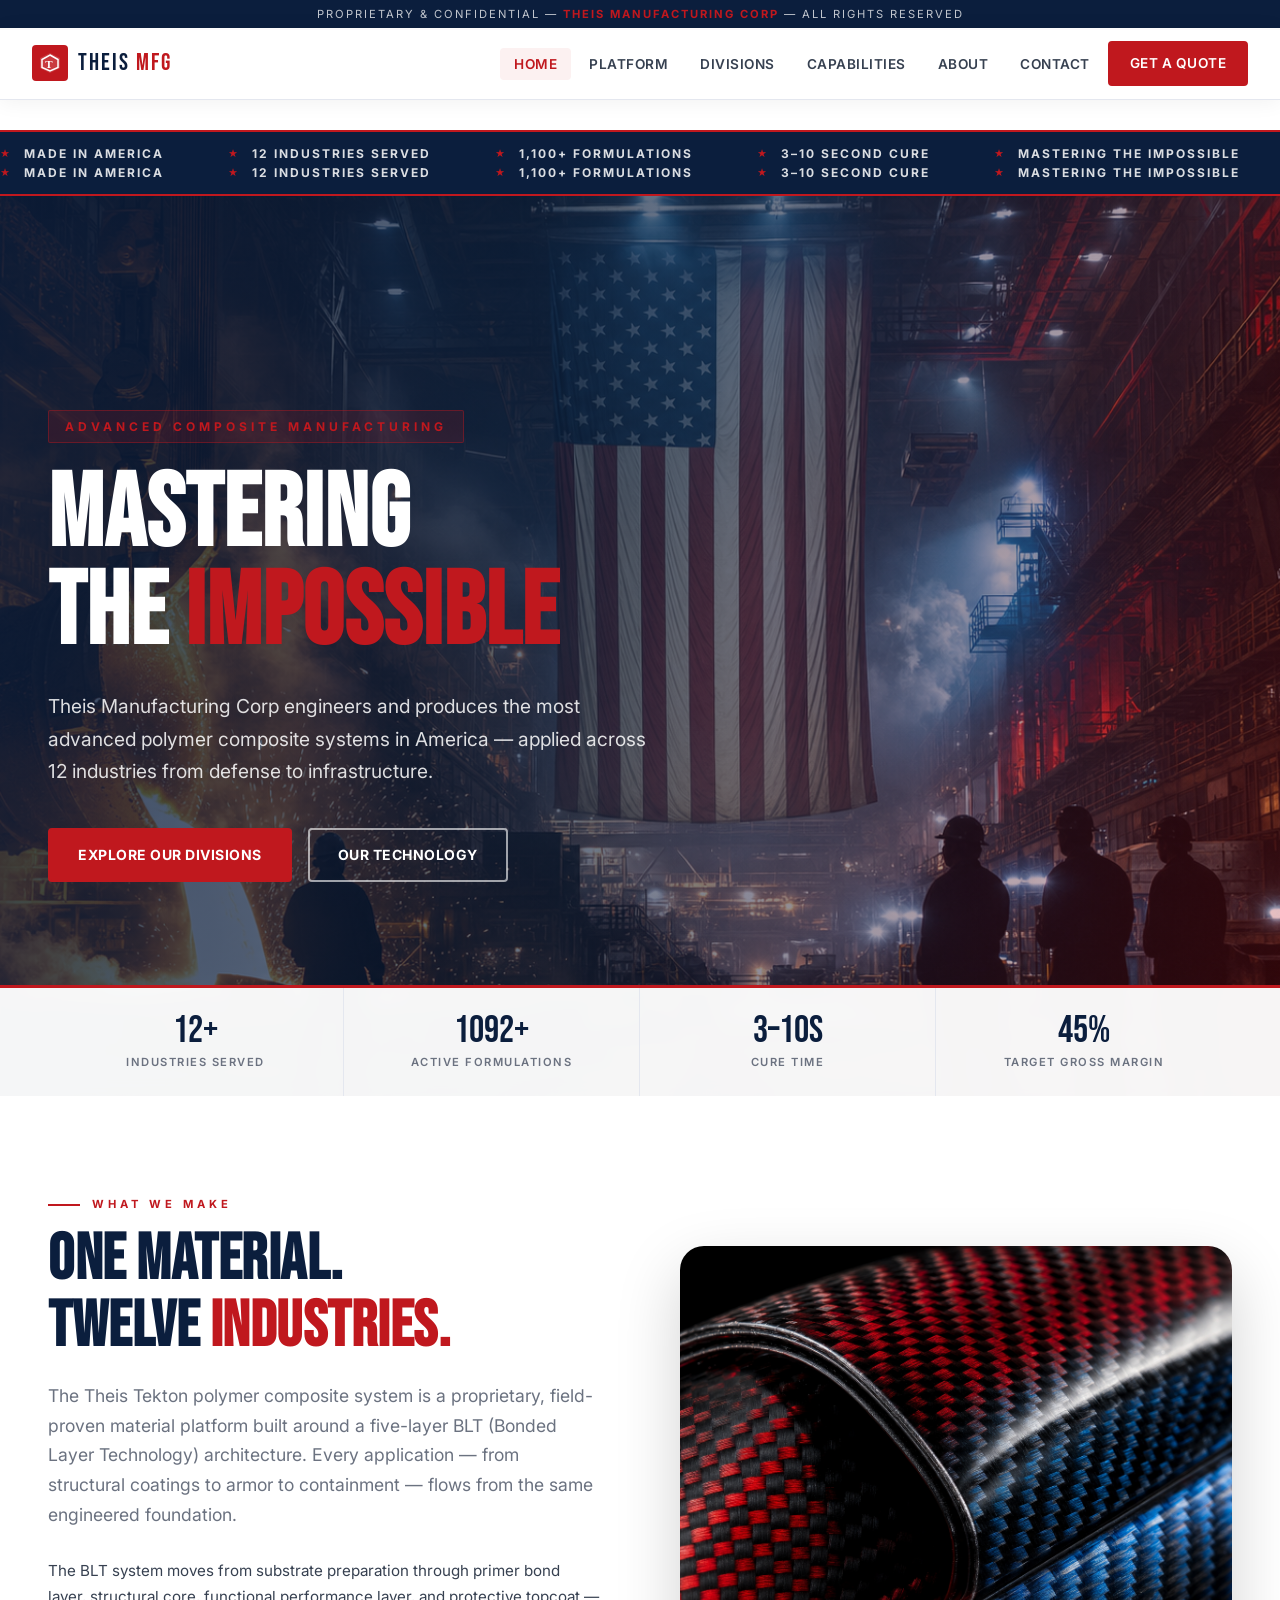
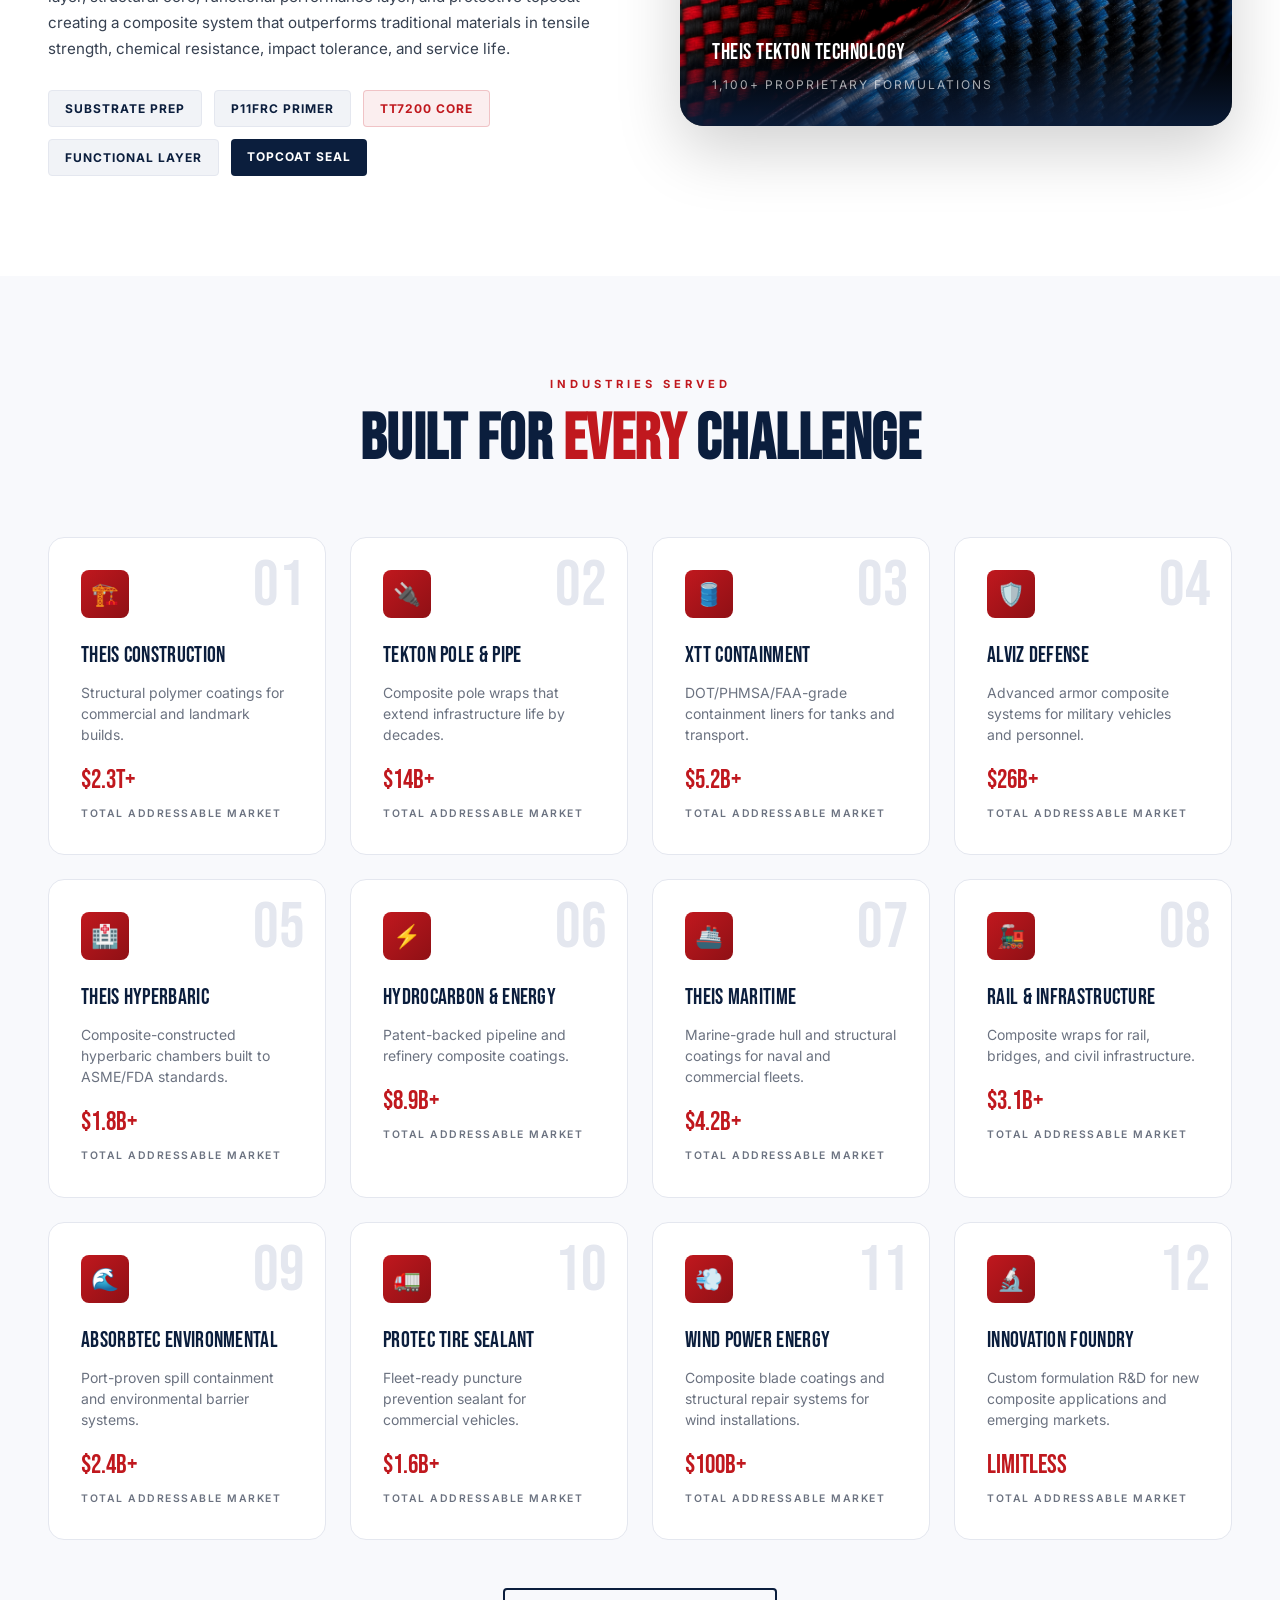
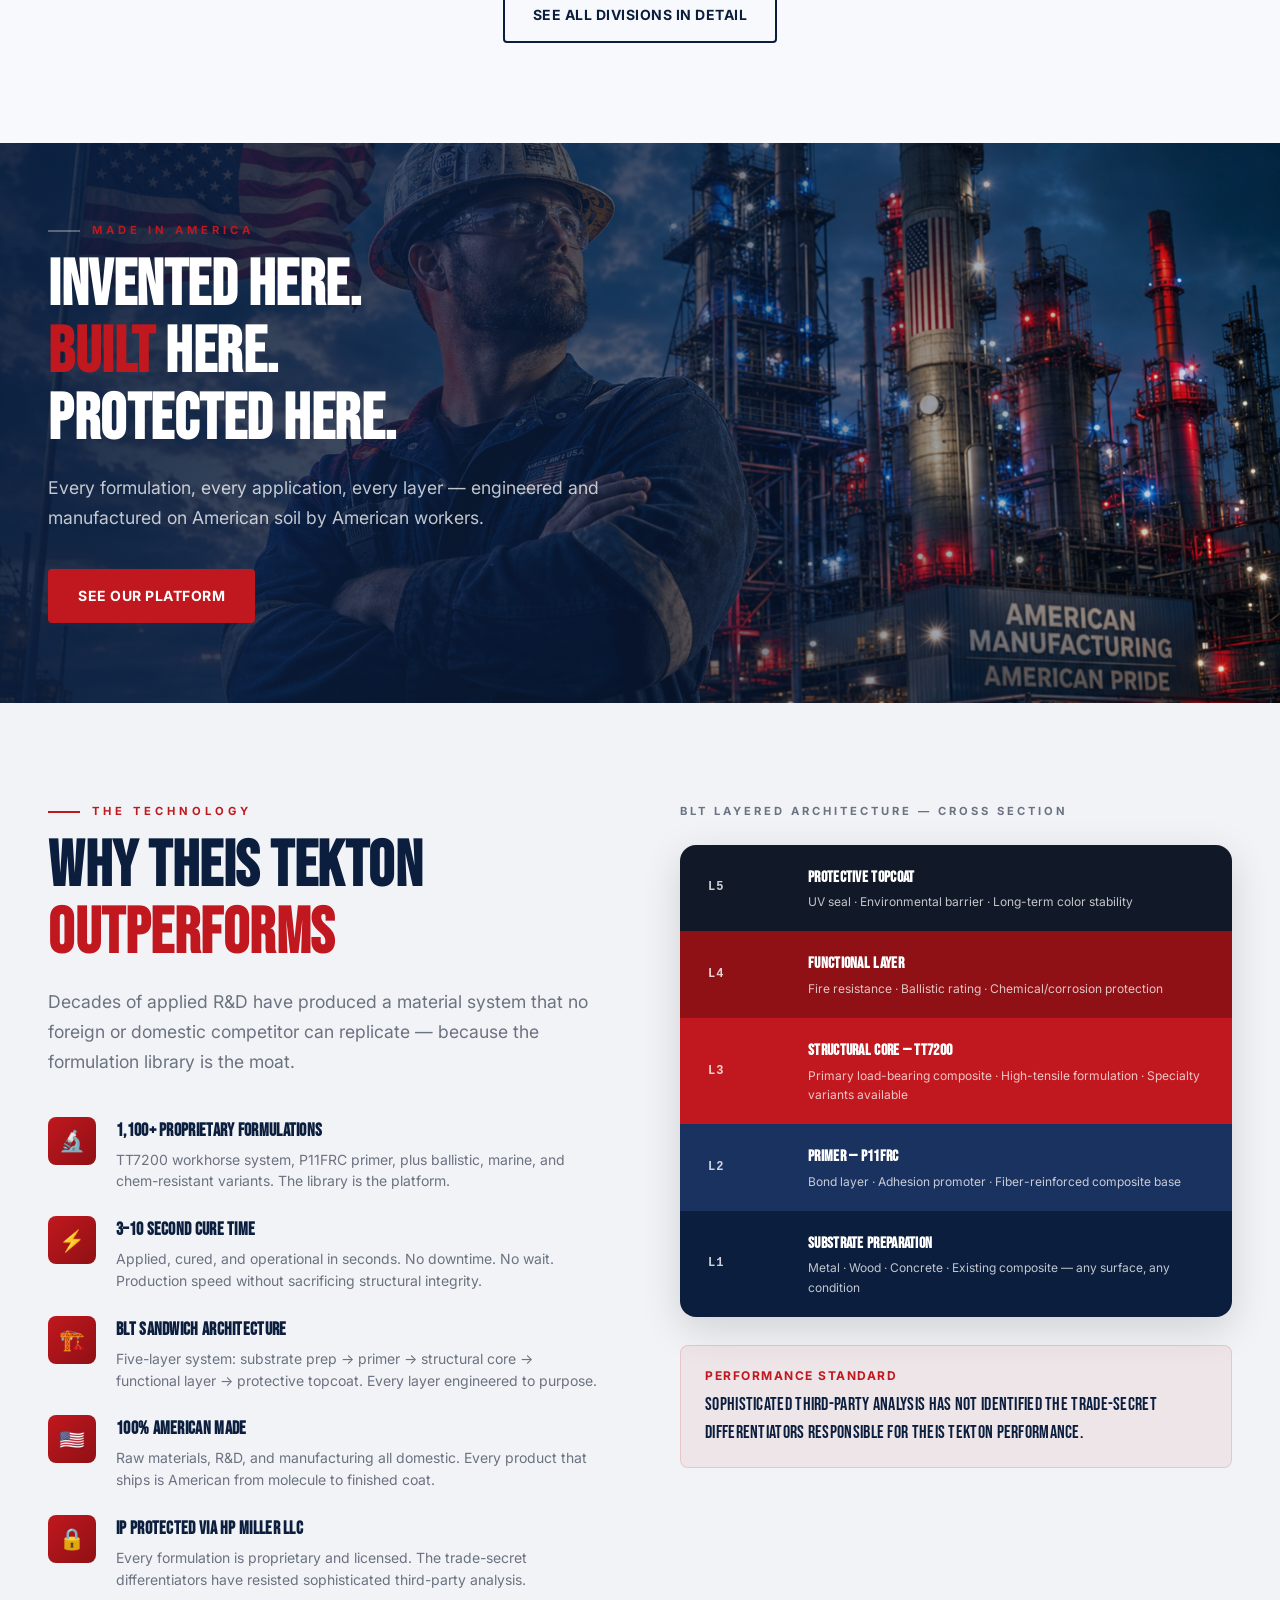
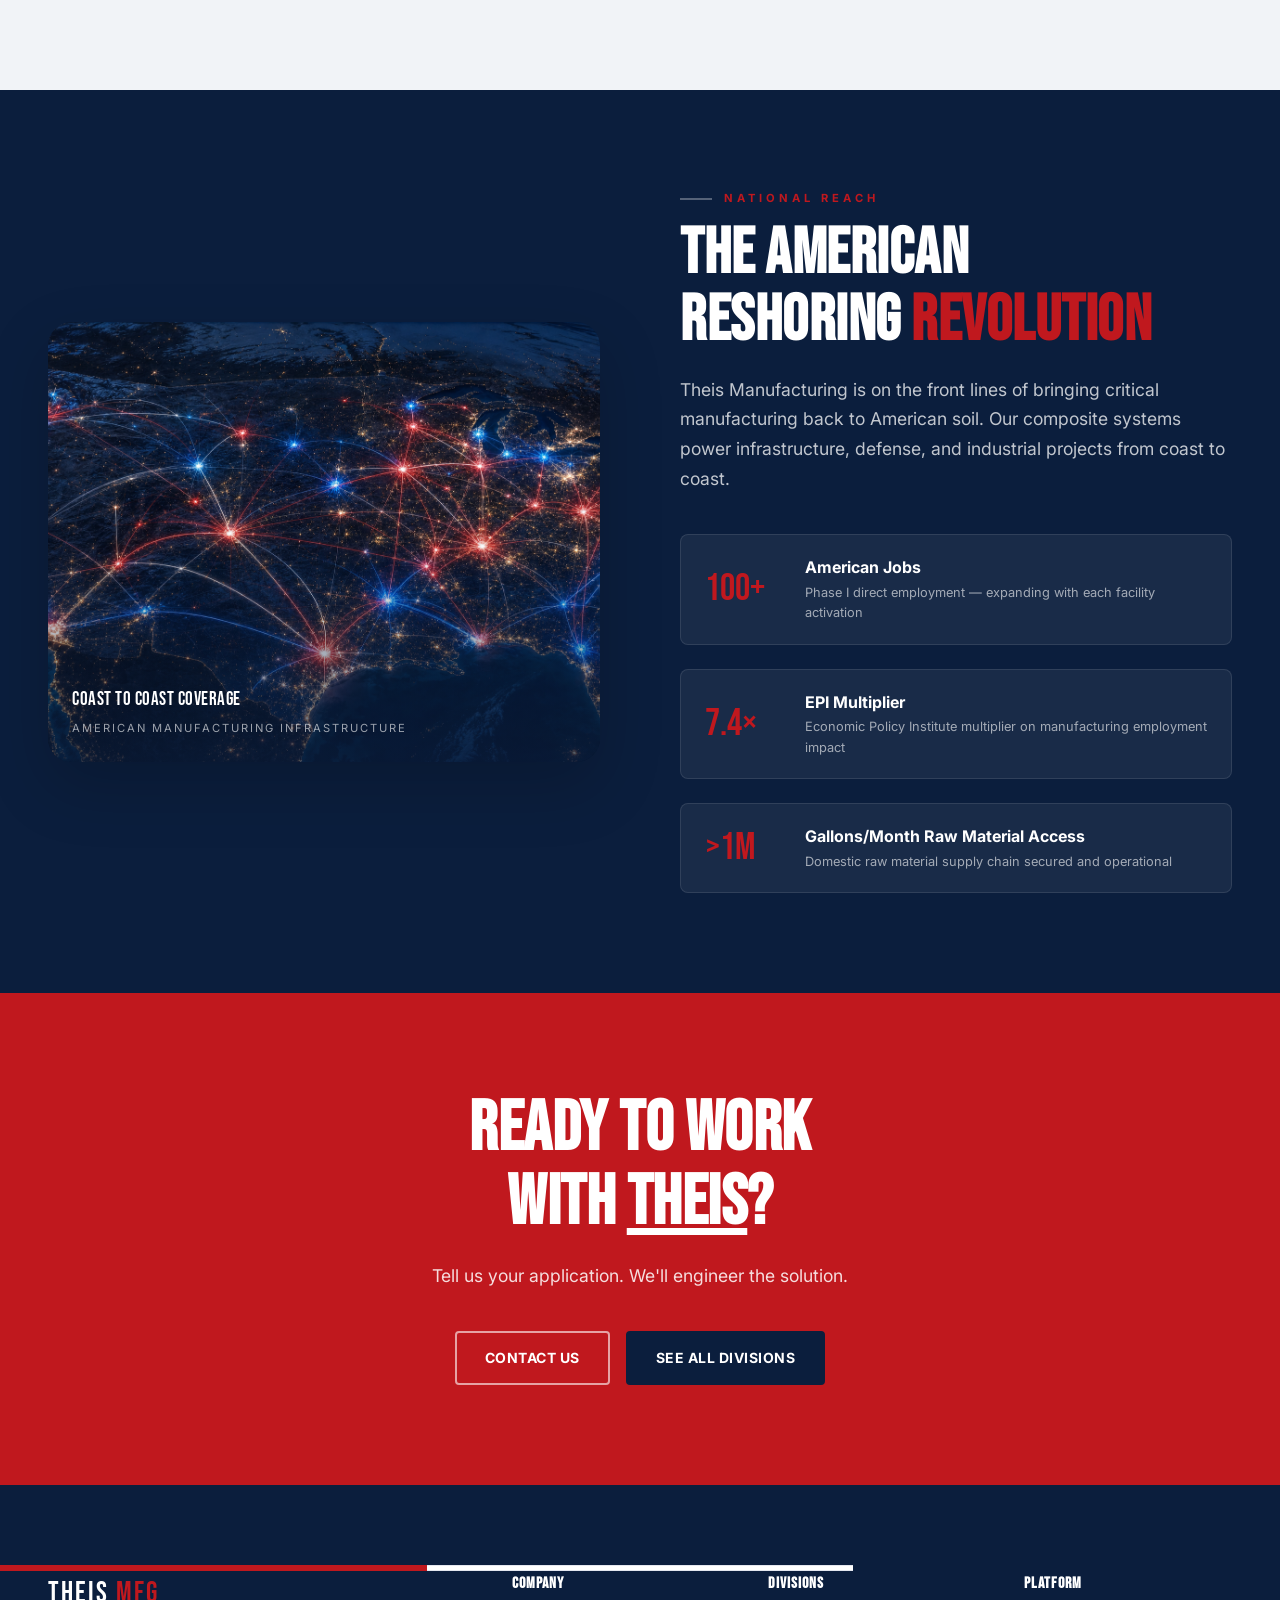
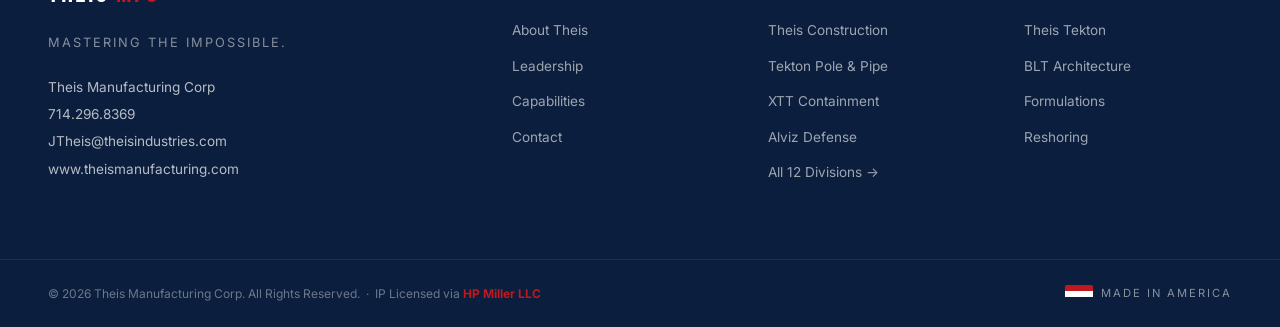
==== commit 614eb867: "v2: customer-facing rebuild — white/red/blue palette, 13 AI images, 6 pages, capabilities replaces i" ====
--- a/index.html
+++ b/index.html
@@ -1,464 +1,515 @@
 <!DOCTYPE html>
-<html lang="en" data-theme="dark">
+<html lang="en">
 <head>
-<meta charset="UTF-8">
-<meta name="viewport" content="width=device-width, initial-scale=1.0">
-<title>Theis Manufacturing Corp — Make American Manufacture Again</title>
-<meta name="description" content="Powered by Theis Tekton — 1,100+ Proprietary Formulations. One Platform. Twelve Divisions. Infinite American Products.">
-<link rel="stylesheet" href="style.css">
-<link rel="icon" type="image/svg+xml" href="data:image/svg+xml,<svg xmlns='http://www.w3.org/2000/svg' viewBox='0 0 32 32'><polygon points='16,2 30,9 30,23 16,30 2,23 2,9' fill='%23C0181E'/><text x='16' y='22' text-anchor='middle' fill='white' font-size='14' font-family='Arial Black'>T</text></svg>">
+  <meta charset="UTF-8">
+  <meta name="viewport" content="width=device-width, initial-scale=1.0">
+  <title>Theis Manufacturing Corp — Advanced Composite Materials | Mastering the Impossible</title>
+  <meta name="description" content="Theis Manufacturing Corp engineers and produces the most advanced polymer composite systems in America — applied across 12 industries from defense to infrastructure. Mastering the Impossible.">
+  <meta property="og:title" content="Theis Manufacturing Corp — Mastering the Impossible">
+  <meta property="og:description" content="Advanced composite manufacturing across 12 industries. 1,100+ proprietary formulations. Made in America.">
+  <meta property="og:image" content="images/hero_main.png">
+  <meta property="og:type" content="website">
+  <link rel="preconnect" href="https://fonts.googleapis.com">
+  <link rel="preconnect" href="https://fonts.gstatic.com" crossorigin>
+  <link rel="stylesheet" href="style.css">
+  <link rel="icon" type="image/svg+xml" href="data:image/svg+xml,%3Csvg xmlns='http://www.w3.org/2000/svg' viewBox='0 0 32 32'%3E%3Crect width='32' height='32' fill='%23C0181E' rx='4'/%3E%3Ctext x='16' y='24' text-anchor='middle' fill='white' font-size='20' font-family='Arial Black' font-weight='900'%3ET%3C/text%3E%3C/svg%3E">
 </head>
 <body>
 
-<!-- PAGE LOADER -->
-<div class="page-transition">
-  <div style="text-align:center;">
-    <div class="loader-logo">THEIS MANUFACTURING</div>
-    <div style="margin-top:8px;font-size:var(--text-xs);letter-spacing:0.18em;color:var(--red);text-transform:uppercase;font-weight:700;">Make American Manufacture Again</div>
-  </div>
-  <div class="loader-bar"></div>
+<!-- ── PAGE LOADER ─────────────────────────────────────── -->
+<div class="page-loader">
+  <div class="loader-inner">
+    <div class="loader-logo">THEIS<span>MFG</span></div>
+    <div class="loader-bar"></div>
+  </div>
 </div>
 
-<!-- CONFIDENTIAL BAR -->
-<div class="confidential-bar">
-  <span>Confidential &nbsp;|&nbsp; Investor Business Plan &nbsp;|&nbsp; June 2026 &nbsp;|&nbsp; Theis Manufacturing Corp &nbsp;|&nbsp; info@theismanufacturing.com</span>
+<!-- ── CONFIDENTIAL BANNER ─────────────────────────────── -->
+<div class="conf-banner">
+  PROPRIETARY &amp; CONFIDENTIAL — <strong>THEIS MANUFACTURING CORP</strong> — ALL RIGHTS RESERVED
 </div>
 
-<!-- NAVIGATION -->
-<nav class="nav">
+<!-- ── NAVIGATION ──────────────────────────────────────── -->
+<div class="site-nav">
   <div class="nav-inner">
-    <a href="index.html" class="nav-logo" aria-label="Theis Manufacturing">
+    <a href="index.html" class="nav-logo" aria-label="Theis Manufacturing Corp">
       <div class="logo-mark">
-        <svg width="18" height="18" viewBox="0 0 24 24" fill="none" stroke="currentColor" stroke-width="2.5"><path d="M12 2L2 7l10 5 10-5-10-5z"/><path d="M2 17l10 5 10-5M2 12l10 5 10-5"/></svg>
-      </div>
-      <span>THEIS MFG</span>
+        <svg viewBox="0 0 22 22" fill="none" xmlns="http://www.w3.org/2000/svg" aria-hidden="true">
+          <polygon points="11,1 21,6 21,16 11,21 1,16 1,6" fill="white" opacity="0.15"/>
+          <polygon points="11,3 19,7.5 19,15.5 11,19 3,15.5 3,7.5" fill="none" stroke="white" stroke-width="1.5"/>
+          <text x="11" y="16" text-anchor="middle" fill="white" font-size="11" font-family="Arial Black" font-weight="900">T</text>
+        </svg>
+      </div>
+      <span class="logo-name">THEIS<span> MFG</span></span>
     </a>
+
     <ul class="nav-links" role="list">
-      <li><a href="index.html">Home</a></li>
+      <li><a href="index.html" class="active">Home</a></li>
       <li><a href="platform.html">Platform</a></li>
-      <li><a href="divisions.html">12 Divisions</a></li>
-      <li><a href="investment.html">Investment</a></li>
+      <li><a href="divisions.html">Divisions</a></li>
+      <li><a href="capabilities.html">Capabilities</a></li>
       <li><a href="about.html">About</a></li>
-      <li class="nav-cta-wrap"><a href="contact.html" class="nav-cta">Get in Touch</a></li>
+      <li><a href="contact.html">Contact</a></li>
+      <li><a href="contact.html" class="btn btn-primary nav-cta">Get a Quote</a></li>
     </ul>
-    <button class="nav-hamburger" aria-label="Open menu">
-      <span></span><span></span><span></span>
+
+    <button class="nav-hamburger" aria-label="Open navigation menu">
+      <span></span>
+      <span></span>
+      <span></span>
     </button>
   </div>
-</nav>
-
-<!-- MOBILE MENU -->
-<div class="mobile-menu">
-  <a href="index.html">Home</a>
-  <a href="platform.html">Platform</a>
-  <a href="divisions.html">12 Divisions</a>
-  <a href="investment.html">Investment</a>
-  <a href="about.html">About</a>
-  <a href="contact.html">Get in Touch</a>
 </div>
 
-<!-- HERO -->
-<section class="hero">
-  <div class="hero-bg"></div>
-  <div class="hero-grid-overlay"></div>
-  <div class="container hero-content">
-    <div class="hero-eyebrow">
-      <div class="hero-eyebrow-line"></div>
-      <span class="hero-eyebrow-text">Make American Manufacture Again &nbsp;·&nbsp; June 2026</span>
-    </div>
-    <h1 class="hero-title">
-      <span class="hero-title-line">Invent.</span>
-      <span class="hero-title-line">Manufacture.</span>
-      <span class="hero-title-line accent">Scale.</span>
-    </h1>
-    <p class="hero-subtitle">
-      Powered by Theis Tekton — 1,100+ proprietary formulations. One platform. Twelve divisions. Infinite American products. From America to the world.
-    </p>
-    <div class="hero-actions">
-      <a href="investment.html" class="btn btn-primary">
-        <svg width="16" height="16" viewBox="0 0 24 24" fill="none" stroke="currentColor" stroke-width="2"><path d="M5 12h14M12 5l7 7-7 7"/></svg>
-        $100M Phase I
-      </a>
-      <a href="platform.html" class="btn btn-outline">Explore the Platform</a>
-    </div>
-    <div class="hero-stats">
-      <div class="stat-block">
-        <span class="stat-number" data-count="1100" data-suffix="+">0+</span>
-        <span class="stat-label">Proprietary Formulations</span>
-      </div>
-      <div class="stat-block">
-        <span class="stat-number" data-count="12">0</span>
-        <span class="stat-label">Operational Divisions</span>
-      </div>
-      <div class="stat-block">
-        <span class="stat-number" data-count="30" data-suffix="+">0+</span>
-        <span class="stat-label">Years Technical Legacy</span>
-      </div>
-      <div class="stat-block">
-        <span class="stat-number" data-count="100" data-suffix="+" data-prefix="$">0+</span>
-        <span class="stat-label">Million Phase I Ask</span>
-      </div>
-    </div>
-  </div>
-</section>
-
-<!-- TICKER -->
-<div class="ticker-strip">
+<!-- ── TICKER ──────────────────────────────────────────── -->
+<div class="ticker-wrap" style="margin-top:calc(var(--nav-h) + 28px);">
   <div class="ticker-inner">
-    <span class="ticker-item">1,100+ Proprietary Formulations</span>
-    <span class="ticker-item">100% American Manufacturing</span>
-    <span class="ticker-item">12 Vertical Divisions</span>
-    <span class="ticker-item">Zero VOC · Zero PFAS</span>
-    <span class="ticker-item">BlackBox Manufacturing AI</span>
-    <span class="ticker-item">Reshoring Enablement Platform</span>
-    <span class="ticker-item">$100M Phase I Capital Raise</span>
-    <span class="ticker-item">Defense · Infrastructure · Energy · Maritime</span>
-    <span class="ticker-item">Make American Manufacture Again</span>
-    <span class="ticker-item">1,100+ Proprietary Formulations</span>
-    <span class="ticker-item">100% American Manufacturing</span>
-    <span class="ticker-item">12 Vertical Divisions</span>
-    <span class="ticker-item">Zero VOC · Zero PFAS</span>
-    <span class="ticker-item">BlackBox Manufacturing AI</span>
-    <span class="ticker-item">Reshoring Enablement Platform</span>
-    <span class="ticker-item">$100M Phase I Capital Raise</span>
-    <span class="ticker-item">Defense · Infrastructure · Energy · Maritime</span>
-    <span class="ticker-item">Make American Manufacture Again</span>
+    <span class="ticker-item">Made in America</span>
+    <span class="ticker-item">12 Industries Served</span>
+    <span class="ticker-item">1,100+ Formulations</span>
+    <span class="ticker-item">3–10 Second Cure</span>
+    <span class="ticker-item">Mastering the Impossible</span>
+    <span class="ticker-item">Advanced Composite Materials</span>
+    <span class="ticker-item">Invented Here. Built Here. Protected Here.</span>
+    <span class="ticker-item">Theis Tekton Technology</span>
+    <span class="ticker-item">American Manufacturing Reimagined</span>
   </div>
 </div>
 
-<!-- WHAT MAKES THIS UNIQUE -->
-<section class="section bg-black-2">
+<!-- ── HERO ────────────────────────────────────────────── -->
+<section class="hero" style="margin-top:0;">
+  <div class="hero-bg" style="background-image:url('images/hero_main.png')"></div>
+  <div class="hero-overlay"></div>
+  <div class="hero-content">
+    <div class="hero-eyebrow fade-up">Advanced Composite Manufacturing</div>
+    <h1 class="hero-title fade-up d1">MASTERING<br>THE <span class="accent">IMPOSSIBLE</span></h1>
+    <p class="hero-sub fade-up d2">Theis Manufacturing Corp engineers and produces the most advanced polymer composite systems in America — applied across 12 industries from defense to infrastructure.</p>
+    <div class="hero-actions fade-up d3">
+      <a href="divisions.html" class="btn btn-primary">Explore Our Divisions</a>
+      <a href="platform.html" class="btn btn-outline-white">Our Technology</a>
+    </div>
+  </div>
+  <div class="hero-stats">
+    <div class="hero-stats-inner">
+      <div class="stat-item">
+        <div class="stat-num"><span data-target="12" data-suffix="+">12+</span></div>
+        <div class="stat-label">Industries Served</div>
+      </div>
+      <div class="stat-item">
+        <div class="stat-num"><span data-target="1100" data-suffix="+">1100+</span></div>
+        <div class="stat-label">Active Formulations</div>
+      </div>
+      <div class="stat-item">
+        <div class="stat-num"><span data-target="3" data-suffix="–10s">3–10s</span></div>
+        <div class="stat-label">Cure Time</div>
+      </div>
+      <div class="stat-item">
+        <div class="stat-num"><span data-target="45" data-suffix="%">45%</span></div>
+        <div class="stat-label">Target Gross Margin</div>
+      </div>
+    </div>
+  </div>
+</section>
+
+<!-- ── WHAT WE DO ───────────────────────────────────────── -->
+<section class="section bg-white">
   <div class="container">
-    <div class="reveal" style="max-width:760px;margin-bottom:var(--sp-16);">
-      <div class="section-eyebrow" style="margin-bottom:var(--sp-5);">The Opportunity</div>
-      <h2 class="section-title" style="margin-bottom:var(--sp-6);">What Makes This<br><span class="text-red">Unique</span></h2>
-      <p class="lead">Theis Manufacturing Corp is a material science, engineering, fabrication, prototyping, testing, and manufacturing company. The markets served span construction, infrastructure, transport, health, defense, hydrocarbon, maritime, automotive, sports, and industrial applications.</p>
-    </div>
-    <div class="grid-3 reveal reveal-delay-1">
-      <div class="card card-accent">
-        <div style="margin-bottom:var(--sp-4);">
-          <svg width="32" height="32" viewBox="0 0 24 24" fill="none" stroke="var(--red)" stroke-width="1.5"><circle cx="12" cy="12" r="10"/><path d="M12 8v4l3 3"/></svg>
-        </div>
-        <h3 style="font-family:var(--font-display);font-size:var(--text-xl);letter-spacing:0.04em;margin-bottom:var(--sp-3);">Proprietary Material Family</h3>
-        <p class="text-muted" style="font-size:var(--text-sm);line-height:1.7;">1,100+ formulations and growing — TT7200 is the workhorse; the library is the platform. Sophisticated third-party analysis has not identified the trade-secret differentiators responsible for Theis performance.</p>
-      </div>
-      <div class="card card-accent">
-        <div style="margin-bottom:var(--sp-4);">
-          <svg width="32" height="32" viewBox="0 0 24 24" fill="none" stroke="var(--red)" stroke-width="1.5"><path d="M3 9l9-7 9 7v11a2 2 0 0 1-2 2H5a2 2 0 0 1-2-2z"/><polyline points="9 22 9 12 15 12 15 22"/></svg>
-        </div>
-        <h3 style="font-family:var(--font-display);font-size:var(--text-xl);letter-spacing:0.04em;margin-bottom:var(--sp-3);">Shared Manufacturing Logic</h3>
-        <p class="text-muted" style="font-size:var(--text-sm);line-height:1.7;">Construction, utility infrastructure, containment, armor, hyperbarics, and hydrocarbon products share equipment, formulations, QA/QC, talent, and manufacturing process — compounding margin and speed with every division added.</p>
-      </div>
-      <div class="card card-accent">
-        <div style="margin-bottom:var(--sp-4);">
-          <svg width="32" height="32" viewBox="0 0 24 24" fill="none" stroke="var(--red)" stroke-width="1.5"><polyline points="23 6 13.5 15.5 8.5 10.5 1 18"/><polyline points="17 6 23 6 23 12"/></svg>
-        </div>
-        <h3 style="font-family:var(--font-display);font-size:var(--text-xl);letter-spacing:0.04em;margin-bottom:var(--sp-3);">Defensible Moat</h3>
-        <p class="text-muted" style="font-size:var(--text-sm);line-height:1.7;">Trade secrets, process know-how, performance, first-mover position, and standard-setting potential — built as a compounding stack. No foreign competitor holds this breadth of platform.</p>
-      </div>
-      <div class="card card-accent">
-        <div style="margin-bottom:var(--sp-4);">
-          <svg width="32" height="32" viewBox="0 0 24 24" fill="none" stroke="var(--red)" stroke-width="1.5"><path d="M12 22s8-4 8-10V5l-8-3-8 3v7c0 6 8 10 8 10z"/></svg>
-        </div>
-        <h3 style="font-family:var(--font-display);font-size:var(--text-xl);letter-spacing:0.04em;margin-bottom:var(--sp-3);">Practical Path to Revenue</h3>
-        <p class="text-muted" style="font-size:var(--text-sm);line-height:1.7;">Early products build proof, customers, and credibility while regulated products advance through certification. Revenue starts in construction coatings, pole wraps, and marine coatings — immediately deployable today.</p>
-      </div>
-      <div class="card card-accent">
-        <div style="margin-bottom:var(--sp-4);">
-          <svg width="32" height="32" viewBox="0 0 24 24" fill="none" stroke="var(--red)" stroke-width="1.5"><rect x="2" y="3" width="20" height="14" rx="2" ry="2"/><line x1="8" y1="21" x2="16" y2="21"/><line x1="12" y1="17" x2="12" y2="21"/></svg>
-        </div>
-        <h3 style="font-family:var(--font-display);font-size:var(--text-xl);letter-spacing:0.04em;margin-bottom:var(--sp-3);">BlackBox Manufacturing AI</h3>
-        <p class="text-muted" style="font-size:var(--text-sm);line-height:1.7;">Proprietary AI platform — built, owned, trained, and controlled entirely by Theis. It operates on Theis data only. No data leaves the building. No third-party cloud. No shared datasets. Sovereign intelligence.</p>
-      </div>
-      <div class="card card-accent">
-        <div style="margin-bottom:var(--sp-4);">
-          <svg width="32" height="32" viewBox="0 0 24 24" fill="none" stroke="var(--red)" stroke-width="1.5"><circle cx="12" cy="12" r="10"/><line x1="2" y1="12" x2="22" y2="12"/><path d="M12 2a15.3 15.3 0 0 1 4 10 15.3 15.3 0 0 1-4 10 15.3 15.3 0 0 1-4-10 15.3 15.3 0 0 1 4-10z"/></svg>
-        </div>
-        <h3 style="font-family:var(--font-display);font-size:var(--text-xl);letter-spacing:0.04em;margin-bottom:var(--sp-3);">Aligned Moment</h3>
-        <p class="text-muted" style="font-size:var(--text-sm);line-height:1.7;">Domestic manufacturing has never had more policy support, capital interest, and buyer urgency. Every critical element — materials, team, relationships, policy environment, and capital markets — is now aligned.</p>
-      </div>
-    </div>
-  </div>
-</section>
-
-<!-- PULL QUOTE -->
-<section class="section bg-black" style="padding-block:var(--sp-20);">
+    <div style="display:grid;grid-template-columns:1fr 1fr;gap:80px;align-items:center;">
+      <div class="slide-left">
+        <div class="section-label">What We Make</div>
+        <h2 class="section-title">One Material.<br>Twelve <span class="accent">Industries.</span></h2>
+        <p class="section-subtitle" style="margin-bottom:28px;">
+          The Theis Tekton polymer composite system is a proprietary, field-proven material platform built around a five-layer BLT (Bonded Layer Technology) architecture. Every application — from structural coatings to armor to containment — flows from the same engineered foundation.
+        </p>
+        <p style="font-size:.95rem;color:var(--gray-700);line-height:1.7;margin-bottom:28px;">
+          The BLT system moves from substrate preparation through primer bond layer, structural core, functional performance layer, and protective topcoat — creating a composite system that outperforms traditional materials in tensile strength, chemical resistance, impact tolerance, and service life.
+        </p>
+        <div style="display:flex;gap:12px;flex-wrap:wrap;">
+          <div style="background:var(--gray-50);border:1px solid var(--gray-100);border-radius:var(--radius-sm);padding:8px 16px;font-size:.75rem;font-weight:700;letter-spacing:1px;text-transform:uppercase;color:var(--navy);">Substrate Prep</div>
+          <div style="background:var(--gray-50);border:1px solid var(--gray-100);border-radius:var(--radius-sm);padding:8px 16px;font-size:.75rem;font-weight:700;letter-spacing:1px;text-transform:uppercase;color:var(--navy);">P11FRC Primer</div>
+          <div style="background:rgba(192,24,30,.07);border:1px solid rgba(192,24,30,.2);border-radius:var(--radius-sm);padding:8px 16px;font-size:.75rem;font-weight:700;letter-spacing:1px;text-transform:uppercase;color:var(--red);">TT7200 Core</div>
+          <div style="background:var(--gray-50);border:1px solid var(--gray-100);border-radius:var(--radius-sm);padding:8px 16px;font-size:.75rem;font-weight:700;letter-spacing:1px;text-transform:uppercase;color:var(--navy);">Functional Layer</div>
+          <div style="background:var(--navy);border-radius:var(--radius-sm);padding:8px 16px;font-size:.75rem;font-weight:700;letter-spacing:1px;text-transform:uppercase;color:white;">Topcoat Seal</div>
+        </div>
+      </div>
+      <div class="slide-right">
+        <div style="border-radius:var(--radius-xl);overflow:hidden;box-shadow:var(--shadow-xl);position:relative;">
+          <img src="images/carbon_fiber_hero.png" alt="Advanced carbon fiber composite material — Theis Tekton technology" style="width:100%;height:480px;object-fit:cover;display:block;">
+          <div style="position:absolute;bottom:0;left:0;right:0;background:linear-gradient(to top,rgba(11,30,61,.85) 0%,transparent 60%);padding:32px;">
+            <div style="font-family:var(--font-display);font-size:1.4rem;color:white;letter-spacing:.5px;">Theis Tekton Technology</div>
+            <div style="font-size:.75rem;color:rgba(255,255,255,.65);letter-spacing:2px;text-transform:uppercase;margin-top:4px;">1,100+ Proprietary Formulations</div>
+          </div>
+        </div>
+      </div>
+    </div>
+  </div>
+</section>
+
+<!-- ── INDUSTRIES SERVED ────────────────────────────────── -->
+<section class="section bg-offwhite">
   <div class="container">
-    <div class="reveal" style="max-width:900px;margin:0 auto;text-align:center;">
-      <div class="big-number" style="text-align:center;margin-bottom:var(--sp-4);">30+</div>
-      <div class="pull-quote" style="border-left:none;padding-left:0;text-align:center;">
-        <p style="font-size:var(--text-2xl);text-align:center;max-width:none;">"The builder's gift of God — converting American invention into proven, protected, scalable manufactured products."</p>
-        <cite>Jason Theis — Founder & CTO &nbsp;|&nbsp; 30+ Years Applied Technical Experience</cite>
-      </div>
-    </div>
-  </div>
-</section>
-
-<!-- THE PLATFORM SNAPSHOT -->
-<section class="section bg-black-2">
+    <div class="section-header centered fade-up">
+      <div class="section-label">Industries Served</div>
+      <h2 class="section-title">Built For <span class="accent">Every</span> Challenge</h2>
+    </div>
+    <div class="cards-grid cols-4">
+
+      <div class="div-card fade-up d1">
+        <div class="div-icon">🏗️</div>
+        <div class="div-num">01</div>
+        <div class="div-name">Theis Construction</div>
+        <div class="div-desc">Structural polymer coatings for commercial and landmark builds.</div>
+        <div class="div-tam">$2.3T+</div>
+        <div class="div-tam-label">Total Addressable Market</div>
+      </div>
+
+      <div class="div-card fade-up d2">
+        <div class="div-icon">🔌</div>
+        <div class="div-num">02</div>
+        <div class="div-name">Tekton Pole &amp; Pipe</div>
+        <div class="div-desc">Composite pole wraps that extend infrastructure life by decades.</div>
+        <div class="div-tam">$14B+</div>
+        <div class="div-tam-label">Total Addressable Market</div>
+      </div>
+
+      <div class="div-card fade-up d3">
+        <div class="div-icon">🛢️</div>
+        <div class="div-num">03</div>
+        <div class="div-name">XTT Containment</div>
+        <div class="div-desc">DOT/PHMSA/FAA-grade containment liners for tanks and transport.</div>
+        <div class="div-tam">$5.2B+</div>
+        <div class="div-tam-label">Total Addressable Market</div>
+      </div>
+
+      <div class="div-card fade-up d1">
+        <div class="div-icon">🛡️</div>
+        <div class="div-num">04</div>
+        <div class="div-name">Alviz Defense</div>
+        <div class="div-desc">Advanced armor composite systems for military vehicles and personnel.</div>
+        <div class="div-tam">$26B+</div>
+        <div class="div-tam-label">Total Addressable Market</div>
+      </div>
+
+      <div class="div-card fade-up d2">
+        <div class="div-icon">🏥</div>
+        <div class="div-num">05</div>
+        <div class="div-name">Theis Hyperbaric</div>
+        <div class="div-desc">Composite-constructed hyperbaric chambers built to ASME/FDA standards.</div>
+        <div class="div-tam">$1.8B+</div>
+        <div class="div-tam-label">Total Addressable Market</div>
+      </div>
+
+      <div class="div-card fade-up d3">
+        <div class="div-icon">⚡</div>
+        <div class="div-num">06</div>
+        <div class="div-name">Hydrocarbon &amp; Energy</div>
+        <div class="div-desc">Patent-backed pipeline and refinery composite coatings.</div>
+        <div class="div-tam">$8.9B+</div>
+        <div class="div-tam-label">Total Addressable Market</div>
+      </div>
+
+      <div class="div-card fade-up d1">
+        <div class="div-icon">🚢</div>
+        <div class="div-num">07</div>
+        <div class="div-name">Theis Maritime</div>
+        <div class="div-desc">Marine-grade hull and structural coatings for naval and commercial fleets.</div>
+        <div class="div-tam">$4.2B+</div>
+        <div class="div-tam-label">Total Addressable Market</div>
+      </div>
+
+      <div class="div-card fade-up d2">
+        <div class="div-icon">🚂</div>
+        <div class="div-num">08</div>
+        <div class="div-name">Rail &amp; Infrastructure</div>
+        <div class="div-desc">Composite wraps for rail, bridges, and civil infrastructure.</div>
+        <div class="div-tam">$3.1B+</div>
+        <div class="div-tam-label">Total Addressable Market</div>
+      </div>
+
+      <div class="div-card fade-up d3">
+        <div class="div-icon">🌊</div>
+        <div class="div-num">09</div>
+        <div class="div-name">Absorbtec Environmental</div>
+        <div class="div-desc">Port-proven spill containment and environmental barrier systems.</div>
+        <div class="div-tam">$2.4B+</div>
+        <div class="div-tam-label">Total Addressable Market</div>
+      </div>
+
+      <div class="div-card fade-up d1">
+        <div class="div-icon">🚛</div>
+        <div class="div-num">10</div>
+        <div class="div-name">Protec Tire Sealant</div>
+        <div class="div-desc">Fleet-ready puncture prevention sealant for commercial vehicles.</div>
+        <div class="div-tam">$1.6B+</div>
+        <div class="div-tam-label">Total Addressable Market</div>
+      </div>
+
+      <div class="div-card fade-up d2">
+        <div class="div-icon">💨</div>
+        <div class="div-num">11</div>
+        <div class="div-name">Wind Power Energy</div>
+        <div class="div-desc">Composite blade coatings and structural repair systems for wind installations.</div>
+        <div class="div-tam">$100B+</div>
+        <div class="div-tam-label">Total Addressable Market</div>
+      </div>
+
+      <div class="div-card fade-up d3">
+        <div class="div-icon">🔬</div>
+        <div class="div-num">12</div>
+        <div class="div-name">Innovation Foundry</div>
+        <div class="div-desc">Custom formulation R&amp;D for new composite applications and emerging markets.</div>
+        <div class="div-tam">Limitless</div>
+        <div class="div-tam-label">Total Addressable Market</div>
+      </div>
+
+    </div>
+    <div style="text-align:center;margin-top:48px;" class="fade-up">
+      <a href="divisions.html" class="btn btn-outline-navy">See All Divisions in Detail</a>
+    </div>
+  </div>
+</section>
+
+<!-- ── FULL-BLEED IMAGE — AMERICAN WORKER ──────────────── -->
+<section class="image-section" style="min-height:560px;">
+  <div class="img-bg" style="background-image:url('images/american_worker.png')"></div>
+  <div class="img-overlay overlay-navy-left"></div>
+  <div class="img-content">
+    <div class="container">
+      <div style="max-width:560px;" class="slide-left">
+        <div class="section-label on-dark" style="color:var(--red);">Made in America</div>
+        <h2 class="section-title on-dark">Invented Here.<br><span class="accent">Built</span> Here.<br>Protected Here.</h2>
+        <p class="section-subtitle on-dark" style="margin-bottom:36px;">
+          Every formulation, every application, every layer — engineered and manufactured on American soil by American workers.
+        </p>
+        <a href="platform.html" class="btn btn-primary">See Our Platform</a>
+      </div>
+    </div>
+  </div>
+</section>
+
+<!-- ── WHY THEIS TEKTON ─────────────────────────────────── -->
+<section class="section bg-gray">
   <div class="container">
-    <div class="split">
-      <div class="reveal">
-        <div class="section-eyebrow" style="margin-bottom:var(--sp-5);">Theis Tekton Platform</div>
-        <h2 class="section-title" style="margin-bottom:var(--sp-6);">One Material.<br><span class="text-red">Unlimited Form.</span></h2>
-        <p style="color:var(--white-muted);line-height:1.7;margin-bottom:var(--sp-6);">
-          Theis Tekton is a proprietary family of advanced material systems encompassing coatings, foams, molded parts, cast parts, liners, structural skins, armor layers, construction panels, adhesives, insulation systems, and containment systems — all derived from a library of 1,100+ formulations.
+    <div style="display:grid;grid-template-columns:1fr 1fr;gap:80px;align-items:start;">
+      <div class="slide-left">
+        <div class="section-label">The Technology</div>
+        <h2 class="section-title">Why Theis Tekton<br><span class="accent">Outperforms</span></h2>
+        <p class="section-subtitle" style="margin-bottom:40px;">
+          Decades of applied R&amp;D have produced a material system that no foreign or domestic competitor can replicate — because the formulation library is the moat.
         </p>
-        <div style="display:flex;flex-direction:column;gap:var(--sp-3);margin-bottom:var(--sp-8);">
-          <div class="icon-bullet">
-            <svg class="icon-bullet-icon" viewBox="0 0 24 24" fill="none" stroke="currentColor" stroke-width="2"><polyline points="20 6 9 17 4 12"/></svg>
-            <span class="icon-bullet-text"><strong>Base cure: 3–10 seconds</strong> — rapid deployment and fast-cycle mold production</span>
-          </div>
-          <div class="icon-bullet">
-            <svg class="icon-bullet-icon" viewBox="0 0 24 24" fill="none" stroke="currentColor" stroke-width="2"><polyline points="20 6 9 17 4 12"/></svg>
-            <span class="icon-bullet-text"><strong>100% Solids · Zero VOC</strong> — no solvents, no off-gassing, nothing left behind</span>
-          </div>
-          <div class="icon-bullet">
-            <svg class="icon-bullet-icon" viewBox="0 0 24 24" fill="none" stroke="currentColor" stroke-width="2"><polyline points="20 6 9 17 4 12"/></svg>
-            <span class="icon-bullet-text"><strong>Formulated without PFAS</strong> — no persistent fluorinated compounds</span>
-          </div>
-          <div class="icon-bullet">
-            <svg class="icon-bullet-icon" viewBox="0 0 24 24" fill="none" stroke="currentColor" stroke-width="2"><polyline points="20 6 9 17 4 12"/></svg>
-            <span class="icon-bullet-text"><strong>Zero production waste</strong> — every residual converts into usable building material</span>
-          </div>
-          <div class="icon-bullet">
-            <svg class="icon-bullet-icon" viewBox="0 0 24 24" fill="none" stroke="currentColor" stroke-width="2"><polyline points="20 6 9 17 4 12"/></svg>
-            <span class="icon-bullet-text"><strong>Spray-to-mold in minutes</strong> — reshoring American production from day one</span>
-          </div>
-        </div>
-        <a href="platform.html" class="btn btn-primary">Deep Dive the Platform</a>
-      </div>
-      <div class="reveal reveal-delay-2">
-        <div style="background:var(--black-3);border:1px solid var(--border);border-radius:var(--r-xl);overflow:hidden;">
-          <div style="background:url('https://images.unsplash.com/photo-1565043589221-1a6fd9ae45c7?w=800&q=80') center/cover;height:260px;position:relative;">
-            <div style="position:absolute;inset:0;background:linear-gradient(to top,var(--black-3) 0%,transparent 60%);"></div>
-          </div>
-          <div style="padding:var(--sp-8);">
-            <div style="display:flex;gap:var(--sp-6);margin-bottom:var(--sp-6);">
-              <div class="stat-block">
-                <span class="stat-number" style="font-size:var(--text-2xl);" data-count="1100" data-suffix="+">0+</span>
-                <span class="stat-label">Formulations</span>
-              </div>
-              <div class="stat-block">
-                <span class="stat-number" style="font-size:var(--text-2xl);">3–10s</span>
-                <span class="stat-label">Base Cure</span>
-              </div>
-              <div class="stat-block">
-                <span class="stat-number" style="font-size:var(--text-2xl);">0</span>
-                <span class="stat-label">VOC / PFAS</span>
-              </div>
-            </div>
-            <!-- BLT Sandwich Visual -->
-            <div style="font-size:var(--text-xs);font-weight:700;letter-spacing:0.12em;text-transform:uppercase;color:var(--white-muted);margin-bottom:var(--sp-3);">BLT Layered Assembly Architecture</div>
-            <div style="display:flex;flex-direction:column;gap:2px;">
-              <div style="background:var(--red);padding:var(--sp-2) var(--sp-4);border-radius:var(--r-sm) var(--r-sm) 0 0;font-size:var(--text-xs);font-weight:700;color:white;letter-spacing:0.08em;text-transform:uppercase;">Topcoat — UV / Environmental Seal</div>
-              <div style="background:var(--black-5);padding:var(--sp-2) var(--sp-4);font-size:var(--text-xs);color:var(--white-muted);letter-spacing:0.06em;">Functional Layer — Fire / Ballistic / Corrosion</div>
-              <div style="background:var(--black-4);padding:var(--sp-2) var(--sp-4);font-size:var(--text-xs);color:var(--white-muted);letter-spacing:0.06em;font-weight:600;">Core — TT7200 or Specialty Formulation</div>
-              <div style="background:var(--black-5);padding:var(--sp-2) var(--sp-4);font-size:var(--text-xs);color:var(--white-muted);letter-spacing:0.06em;">Primer — P11FRC Bond Layer</div>
-              <div style="background:var(--black-4);padding:var(--sp-2) var(--sp-4);border-radius:0 0 var(--r-sm) var(--r-sm);font-size:var(--text-xs);color:var(--white-muted);letter-spacing:0.06em;">Substrate — Metal / Wood / Concrete / Composite</div>
-            </div>
-          </div>
-        </div>
-      </div>
-    </div>
-  </div>
-</section>
-
-<!-- RESHORING BANNER -->
-<section style="background:linear-gradient(135deg,var(--black-3) 0%,var(--black-2) 100%);border-top:1px solid var(--border);border-bottom:1px solid var(--border);padding:var(--sp-16) 0;">
+        <div class="feature-list">
+          <div class="feature-item fade-up d1">
+            <div class="feature-icon">🔬</div>
+            <div class="feature-body">
+              <h4>1,100+ Proprietary Formulations</h4>
+              <p>TT7200 workhorse system, P11FRC primer, plus ballistic, marine, and chem-resistant variants. The library is the platform.</p>
+            </div>
+          </div>
+          <div class="feature-item fade-up d2">
+            <div class="feature-icon">⚡</div>
+            <div class="feature-body">
+              <h4>3–10 Second Cure Time</h4>
+              <p>Applied, cured, and operational in seconds. No downtime. No wait. Production speed without sacrificing structural integrity.</p>
+            </div>
+          </div>
+          <div class="feature-item fade-up d3">
+            <div class="feature-icon">🏗️</div>
+            <div class="feature-body">
+              <h4>BLT Sandwich Architecture</h4>
+              <p>Five-layer system: substrate prep → primer → structural core → functional layer → protective topcoat. Every layer engineered to purpose.</p>
+            </div>
+          </div>
+          <div class="feature-item fade-up d1">
+            <div class="feature-icon">🇺🇸</div>
+            <div class="feature-body">
+              <h4>100% American Made</h4>
+              <p>Raw materials, R&amp;D, and manufacturing all domestic. Every product that ships is American from molecule to finished coat.</p>
+            </div>
+          </div>
+          <div class="feature-item fade-up d2">
+            <div class="feature-icon">🔒</div>
+            <div class="feature-body">
+              <h4>IP Protected via HP Miller LLC</h4>
+              <p>Every formulation is proprietary and licensed. The trade-secret differentiators have resisted sophisticated third-party analysis.</p>
+            </div>
+          </div>
+        </div>
+      </div>
+
+      <div class="slide-right">
+        <div style="margin-bottom:24px;">
+          <div style="font-size:.7rem;font-weight:700;letter-spacing:3px;text-transform:uppercase;color:var(--gray-500);margin-bottom:16px;">BLT Layered Architecture — Cross Section</div>
+        </div>
+        <div class="blt-stack">
+          <div class="blt-layer blt-layer-5">
+            <div class="blt-code">L5</div>
+            <div class="blt-desc">
+              <h5>Protective Topcoat</h5>
+              <p>UV seal · Environmental barrier · Long-term color stability</p>
+            </div>
+          </div>
+          <div class="blt-layer blt-layer-4">
+            <div class="blt-code">L4</div>
+            <div class="blt-desc">
+              <h5>Functional Layer</h5>
+              <p>Fire resistance · Ballistic rating · Chemical/corrosion protection</p>
+            </div>
+          </div>
+          <div class="blt-layer blt-layer-3">
+            <div class="blt-code">L3</div>
+            <div class="blt-desc">
+              <h5>Structural Core — TT7200</h5>
+              <p>Primary load-bearing composite · High-tensile formulation · Specialty variants available</p>
+            </div>
+          </div>
+          <div class="blt-layer blt-layer-2">
+            <div class="blt-code">L2</div>
+            <div class="blt-desc">
+              <h5>Primer — P11FRC</h5>
+              <p>Bond layer · Adhesion promoter · Fiber-reinforced composite base</p>
+            </div>
+          </div>
+          <div class="blt-layer blt-layer-1">
+            <div class="blt-code">L1</div>
+            <div class="blt-desc">
+              <h5>Substrate Preparation</h5>
+              <p>Metal · Wood · Concrete · Existing composite — any surface, any condition</p>
+            </div>
+          </div>
+        </div>
+        <div style="margin-top:28px;padding:20px 24px;background:rgba(192,24,30,.06);border:1px solid rgba(192,24,30,.15);border-radius:var(--radius-md);">
+          <div style="font-size:.75rem;font-weight:700;letter-spacing:1.5px;text-transform:uppercase;color:var(--red);margin-bottom:6px;">Performance Standard</div>
+          <div style="font-family:var(--font-display);font-size:1.1rem;color:var(--navy);letter-spacing:.3px;">Sophisticated third-party analysis has not identified the trade-secret differentiators responsible for Theis Tekton performance.</div>
+        </div>
+      </div>
+    </div>
+  </div>
+</section>
+
+<!-- ── RESHORING MAP ─────────────────────────────────────── -->
+<section class="section bg-navy">
   <div class="container">
-    <div class="reveal" style="text-align:center;max-width:860px;margin:0 auto;">
-      <div class="section-eyebrow" style="justify-content:center;margin-bottom:var(--sp-5);">The Reshoring Advantage</div>
-      <h2 class="section-title" style="margin-bottom:var(--sp-6);">A Company Can Bring Any Existing Part.<br><span class="text-red">Within Minutes, It's American Again.</span></h2>
-      <p style="color:var(--white-muted);font-size:var(--text-lg);line-height:1.7;margin-bottom:var(--sp-8);max-width:720px;margin-left:auto;margin-right:auto;">
-        With Theis Tekton, a company brings any existing part or prototype to the Theis facility. Theis sprays a production-grade mold from that part — at a fraction of overseas cost, with no months-long lead time, and no compromise on precision. What was previously an insurmountable barrier to reshoring becomes a single-day event.
+    <div style="display:grid;grid-template-columns:1fr 1fr;gap:80px;align-items:center;">
+      <div class="slide-left">
+        <div style="border-radius:var(--radius-xl);overflow:hidden;box-shadow:var(--shadow-xl);position:relative;">
+          <img src="images/usa_reshoring.png" alt="United States reshoring manufacturing map — Theis Manufacturing Corp national reach" style="width:100%;height:440px;object-fit:cover;display:block;">
+          <div style="position:absolute;inset:0;background:linear-gradient(to top,rgba(11,30,61,.7) 0%,transparent 50%);"></div>
+          <div style="position:absolute;bottom:24px;left:24px;right:24px;">
+            <div style="font-family:var(--font-display);font-size:1.2rem;color:white;letter-spacing:.5px;">Coast to Coast Coverage</div>
+            <div style="font-size:.7rem;color:rgba(255,255,255,.6);letter-spacing:2px;text-transform:uppercase;margin-top:4px;">American Manufacturing Infrastructure</div>
+          </div>
+        </div>
+      </div>
+
+      <div class="slide-right">
+        <div class="section-label on-dark" style="color:var(--red);">National Reach</div>
+        <h2 class="section-title on-dark">The American<br>Reshoring <span class="accent">Revolution</span></h2>
+        <p class="section-subtitle on-dark" style="margin-bottom:40px;">
+          Theis Manufacturing is on the front lines of bringing critical manufacturing back to American soil. Our composite systems power infrastructure, defense, and industrial projects from coast to coast.
+        </p>
+
+        <div style="display:flex;flex-direction:column;gap:24px;">
+          <div style="display:flex;align-items:center;gap:20px;padding:20px 24px;background:rgba(255,255,255,.06);border:1px solid rgba(255,255,255,.1);border-radius:var(--radius-md);transition:background var(--transition);">
+            <div style="font-family:var(--font-display);font-size:2.4rem;color:var(--red);line-height:1;min-width:80px;">100+</div>
+            <div>
+              <div style="font-weight:700;color:white;margin-bottom:2px;">American Jobs</div>
+              <div style="font-size:.8rem;color:rgba(255,255,255,.6);">Phase I direct employment — expanding with each facility activation</div>
+            </div>
+          </div>
+          <div style="display:flex;align-items:center;gap:20px;padding:20px 24px;background:rgba(255,255,255,.06);border:1px solid rgba(255,255,255,.1);border-radius:var(--radius-md);">
+            <div style="font-family:var(--font-display);font-size:2.4rem;color:var(--red);line-height:1;min-width:80px;">7.4×</div>
+            <div>
+              <div style="font-weight:700;color:white;margin-bottom:2px;">EPI Multiplier</div>
+              <div style="font-size:.8rem;color:rgba(255,255,255,.6);">Economic Policy Institute multiplier on manufacturing employment impact</div>
+            </div>
+          </div>
+          <div style="display:flex;align-items:center;gap:20px;padding:20px 24px;background:rgba(255,255,255,.06);border:1px solid rgba(255,255,255,.1);border-radius:var(--radius-md);">
+            <div style="font-family:var(--font-display);font-size:2.4rem;color:var(--red);line-height:1;min-width:80px;">&gt;1M</div>
+            <div>
+              <div style="font-weight:700;color:white;margin-bottom:2px;">Gallons/Month Raw Material Access</div>
+              <div style="font-size:.8rem;color:rgba(255,255,255,.6);">Domestic raw material supply chain secured and operational</div>
+            </div>
+          </div>
+        </div>
+      </div>
+    </div>
+  </div>
+</section>
+
+<!-- ── CONTACT CTA ───────────────────────────────────────── -->
+<section class="section bg-red">
+  <div class="container">
+    <div style="text-align:center;max-width:700px;margin:0 auto;" class="fade-up">
+      <h2 class="section-title on-dark" style="font-size:clamp(2.6rem,5.5vw,4.4rem);margin-bottom:20px;">
+        Ready to Work<br>With <span style="color:white;text-decoration:underline;">Theis</span>?
+      </h2>
+      <p class="on-dark" style="font-size:1.1rem;color:rgba(255,255,255,.85);margin-bottom:40px;line-height:1.7;">
+        Tell us your application. We'll engineer the solution.
       </p>
-      <div class="grid-3" style="text-align:left;">
-        <div style="padding:var(--sp-6);background:var(--black-4);border-radius:var(--r-lg);border:1px solid var(--border);">
-          <div class="step-num">01</div>
-          <h3 style="font-family:var(--font-display);font-size:var(--text-xl);letter-spacing:0.04em;margin-bottom:var(--sp-3);">Bring Your Part</h3>
-          <p style="font-size:var(--text-sm);color:var(--white-muted);line-height:1.7;">Any existing part, component, or prototype — no matter where it was originally manufactured.</p>
-        </div>
-        <div style="padding:var(--sp-6);background:var(--black-4);border-radius:var(--r-lg);border:1px solid var(--border);">
-          <div class="step-num">02</div>
-          <h3 style="font-family:var(--font-display);font-size:var(--text-xl);letter-spacing:0.04em;margin-bottom:var(--sp-3);">Spray in Minutes</h3>
-          <p style="font-size:var(--text-sm);color:var(--white-muted);line-height:1.7;">Theis sprays a production-grade mold directly onto the part using Theis Tekton — precise, fast, in-house.</p>
-        </div>
-        <div style="padding:var(--sp-6);background:var(--black-4);border-radius:var(--r-lg);border:1px solid var(--border);">
-          <div class="step-num">03</div>
-          <h3 style="font-family:var(--font-display);font-size:var(--text-xl);letter-spacing:0.04em;margin-bottom:var(--sp-3);">American Production</h3>
-          <p style="font-size:var(--text-sm);color:var(--white-muted);line-height:1.7;">Full American production capacity re-established the same day — practically, affordably, and completely.</p>
-        </div>
-      </div>
-    </div>
-  </div>
-</section>
-
-<!-- 12 DIVISIONS PREVIEW -->
-<section class="section bg-black">
-  <div class="container">
-    <div style="display:flex;align-items:flex-end;justify-content:space-between;margin-bottom:var(--sp-12);flex-wrap:wrap;gap:var(--sp-6);">
-      <div class="reveal">
-        <div class="section-eyebrow" style="margin-bottom:var(--sp-5);">Platform Architecture</div>
-        <h2 class="section-title">Twelve Divisions.<br><span class="text-red">One Platform.</span></h2>
-      </div>
-      <a href="divisions.html" class="btn btn-outline reveal reveal-delay-2">View All Divisions</a>
-    </div>
-    <div class="grid-auto reveal reveal-delay-1">
-      <!-- Division cards (condensed on home) -->
-      <div class="div-card">
-        <div class="div-card-header"><span class="div-card-num">01</span><span class="tag">Revenue Ready</span></div>
-        <div class="div-card-body">
-          <div class="div-card-title">Theis Construction</div>
-          <p class="div-card-desc">SIP panels, ADU systems, fire fence, Meryl Norman franchise, facade restoration, mold creation. Legacy includes Hearst Castle, Griffith Park Observatory.</p>
-          <div class="div-market"><span class="div-market-label">Construction TAM</span><span class="div-market-value">$2.3T+</span></div>
-        </div>
-      </div>
-      <div class="div-card">
-        <div class="div-card-header"><span class="div-card-num">02</span><span class="tag">Revenue Ready</span></div>
-        <div class="div-card-body">
-          <div class="div-card-title">Tekton Pole & Pipe</div>
-          <p class="div-card-desc">180M+ aging utility poles. Pole wraps deployable now. Full Tekton poles in validation — one 40-ft pole every 5 minutes, zero rot, zero termite, fire-resistant.</p>
-          <div class="div-market"><span class="div-market-label">Utility TAM</span><span class="div-market-value">$14B+</span></div>
-        </div>
-      </div>
-      <div class="div-card">
-        <div class="div-card-header"><span class="div-card-num">03</span><span class="tag">In Testing</span></div>
-        <div class="div-card-body">
-          <div class="div-card-title">XTT — Containment</div>
-          <p class="div-card-desc">Li-battery overpack, energetics containment, modular vaults. $2.5B in US battery fire damage in 2025. No certified standard yet exists — XTT creates and owns it.</p>
-          <div class="div-market"><span class="div-market-label">HazMat TAM</span><span class="div-market-value">$5.2B+</span></div>
-        </div>
-      </div>
-      <div class="div-card">
-        <div class="div-card-header"><span class="div-card-num">04</span><span class="tag">Production Ready</span></div>
-        <div class="div-card-body">
-          <div class="div-card-title">Alviz Defense</div>
-          <p class="div-card-desc">Up-armored vehicles, body armor, blast panels, tactical protection. Battle-tested over 10+ years. Women's anatomically-correct armor — historically underserved.</p>
-          <div class="div-market"><span class="div-market-label">Defense TAM</span><span class="div-market-value">$26B+</span></div>
-        </div>
-      </div>
-      <div class="div-card">
-        <div class="div-card-header"><span class="div-card-num">05</span><span class="tag">In Development</span></div>
-        <div class="div-card-body">
-          <div class="div-card-title">Theis Hyperbaric</div>
-          <p class="div-card-desc">Hyperbaric, hypobaric, and cryogenic systems. Replacing foreign manufacturers with American-made, American-serviced systems. ASME PVHO and FDA 510k pathways active.</p>
-          <div class="div-market"><span class="div-market-label">Hyperbaric TAM</span><span class="div-market-value">$1.8B+</span></div>
-        </div>
-      </div>
-      <div class="div-card">
-        <div class="div-card-header"><span class="div-card-num">06</span><span class="tag">Patent-Backed</span></div>
-        <div class="div-card-body">
-          <div class="div-card-title">Hydrocarbon & Energy</div>
-          <p class="div-card-desc">Patent-backed fuel demarcation system. Industrial coatings for tanks, vessels, pipelines, refineries. Prevents fuel misidentification — costing lives and billions annually.</p>
-          <div class="div-market"><span class="div-market-label">Energy Coatings TAM</span><span class="div-market-value">$8.9B+</span></div>
-        </div>
-      </div>
-    </div>
-    <div style="text-align:center;margin-top:var(--sp-10);">
-      <a href="divisions.html" class="btn btn-primary">See All 12 Divisions — Full Detail</a>
-    </div>
-  </div>
-</section>
-
-<!-- WHY NOW -->
-<section class="section bg-black-2">
-  <div class="container">
-    <div style="max-width:760px;margin:0 auto;text-align:center;margin-bottom:var(--sp-16);" class="reveal">
-      <div class="section-eyebrow" style="justify-content:center;margin-bottom:var(--sp-5);">Why Now</div>
-      <h2 class="section-title" style="margin-bottom:var(--sp-6);">The Window<br><span class="text-red">Is Open.</span></h2>
-      <p class="lead" style="max-width:580px;margin:0 auto;">Prior professional obligations had, until now, precluded this type of dedicated venture. Every critical element is now aligned. The window is open and Theis is positioned to move through it with the full weight of that legacy behind it.</p>
-    </div>
-    <div class="grid-4 reveal reveal-delay-1">
-      <div style="text-align:center;padding:var(--sp-6);">
-        <div class="big-number" style="font-size:clamp(3rem,6vw,5.5rem);margin-bottom:var(--sp-3);">$</div>
-        <h3 style="font-family:var(--font-display);font-size:var(--text-xl);letter-spacing:0.04em;margin-bottom:var(--sp-3);">Policy Alignment</h3>
-        <p style="font-size:var(--text-sm);color:var(--white-muted);line-height:1.6;">Build America, Buy America, CHIPS Act, reshoring incentives — manufacturing has never had more federal support</p>
-      </div>
-      <div style="text-align:center;padding:var(--sp-6);">
-        <div class="big-number" style="font-size:clamp(3rem,6vw,5.5rem);margin-bottom:var(--sp-3);">⚡</div>
-        <h3 style="font-family:var(--font-display);font-size:var(--text-xl);letter-spacing:0.04em;margin-bottom:var(--sp-3);">Buyer Urgency</h3>
-        <p style="font-size:var(--text-sm);color:var(--white-muted);line-height:1.6;">Defense, utilities, and infrastructure buyers are actively seeking domestic production — mandating American supply chains</p>
-      </div>
-      <div style="text-align:center;padding:var(--sp-6);">
-        <div class="big-number" style="font-size:clamp(3rem,6vw,5.5rem);margin-bottom:var(--sp-3);">🛡</div>
-        <h3 style="font-family:var(--font-display);font-size:var(--text-xl);letter-spacing:0.04em;margin-bottom:var(--sp-3);">Supply Chain Sovereignty</h3>
-        <p style="font-size:var(--text-sm);color:var(--white-muted);line-height:1.6;">Adversarial supply chain risk is at a record high. Every Theis product line is designed to displace foreign-sourced critical materials</p>
-      </div>
-      <div style="text-align:center;padding:var(--sp-6);">
-        <div class="big-number" style="font-size:clamp(3rem,6vw,5.5rem);margin-bottom:var(--sp-3);">🔬</div>
-        <h3 style="font-family:var(--font-display);font-size:var(--text-xl);letter-spacing:0.04em;margin-bottom:var(--sp-3);">Technical Readiness</h3>
-        <p style="font-size:var(--text-sm);color:var(--white-muted);line-height:1.6;">30+ years of applied technical development. The materials, team, relationships, and capital markets are aligned simultaneously for the first time</p>
-      </div>
-    </div>
-  </div>
-</section>
-
-<!-- CTA BANNER -->
-<section style="background:var(--red);padding:var(--sp-16) 0;">
-  <div class="container" style="text-align:center;">
-    <div class="reveal">
-      <h2 style="font-family:var(--font-display);font-size:var(--text-3xl);letter-spacing:0.04em;color:white;margin-bottom:var(--sp-4);">$100M PHASE I — THE WINDOW IS OPEN</h2>
-      <p style="color:rgba(255,255,255,0.8);font-size:var(--text-lg);margin-bottom:var(--sp-8);max-width:600px;margin-left:auto;margin-right:auto;">Capital directed to plant activation, prototype fabrication, third-party validation, senior team buildout, and BlackBox Manufacturing AI. IP licensing through HP Miller LLC.</p>
-      <div style="display:flex;gap:var(--sp-4);justify-content:center;flex-wrap:wrap;">
-        <a href="investment.html" class="btn" style="background:white;color:var(--red);font-weight:700;">View Investment Thesis</a>
-        <a href="contact.html" class="btn" style="background:transparent;color:white;border:2px solid rgba(255,255,255,0.6);">Request Diligence Package</a>
-      </div>
-    </div>
-  </div>
-</section>
-
-<!-- FOOTER -->
-<footer class="footer">
-  <div class="container">
-    <div class="footer-grid">
-      <div>
-        <div class="footer-brand-name">THEIS MANUFACTURING</div>
-        <div class="footer-brand-tagline">Mastering the Impossible.</div>
-        <p class="footer-brand-desc">Converting American invention into proven, protected, scalable manufactured products. One platform. Twelve divisions. Infinite American products.</p>
-        <div style="margin-top:var(--sp-6);display:flex;flex-direction:column;gap:var(--sp-2);">
-          <span style="font-size:var(--text-sm);color:var(--white-faint);">📞 714.296.8369</span>
-          <span style="font-size:var(--text-sm);color:var(--white-faint);">✉ JTheis@theisindustries.com</span>
-          <span style="font-size:var(--text-sm);color:var(--white-faint);">🌐 www.theismanufacturing.com</span>
-        </div>
-      </div>
-      <div>
-        <div class="footer-heading">Platform</div>
-        <ul class="footer-links" role="list">
-          <li><a href="platform.html">Theis Tekton</a></li>
-          <li><a href="platform.html#blackbox">BlackBox AI</a></li>
-          <li><a href="platform.html#blt">BLT Architecture</a></li>
-          <li><a href="platform.html#reshoring">Reshoring</a></li>
-          <li><a href="platform.html#environmental">Environmental</a></li>
-        </ul>
-      </div>
-      <div>
-        <div class="footer-heading">Divisions</div>
-        <ul class="footer-links" role="list">
-          <li><a href="divisions.html#construction">Theis Construction</a></li>
-          <li><a href="divisions.html#tpp">Tekton Pole & Pipe</a></li>
-          <li><a href="divisions.html#xtt">XTT Containment</a></li>
-          <li><a href="divisions.html#alviz">Alviz Defense</a></li>
-          <li><a href="divisions.html">All 12 Divisions →</a></li>
-        </ul>
-      </div>
-      <div>
-        <div class="footer-heading">Company</div>
-        <ul class="footer-links" role="list">
-          <li><a href="about.html">About Theis</a></li>
-          <li><a href="about.html#team">Leadership</a></li>
-          <li><a href="investment.html">Investment</a></li>
-          <li><a href="contact.html">Contact</a></li>
-        </ul>
-      </div>
-    </div>
-    <div class="footer-bottom">
-      <p class="footer-copy">© 2026 Theis Manufacturing Corp · HP Miller LLC — IP Licensing · All Rights Reserved</p>
-      <div class="footer-legal">
-        <a href="#">Confidentiality Notice</a>
-        <a href="#">Terms</a>
-        <a href="#">Privacy</a>
-      </div>
+      <div style="display:flex;gap:16px;justify-content:center;flex-wrap:wrap;">
+        <a href="contact.html" class="btn btn-outline-white">Contact Us</a>
+        <a href="divisions.html" class="btn btn-navy">See All Divisions</a>
+      </div>
+    </div>
+  </div>
+</section>
+
+<!-- ── FOOTER ────────────────────────────────────────────── -->
+<footer class="site-footer">
+  <div class="patriot-stripe">
+    <div class="s-red"></div>
+    <div class="s-white"></div>
+    <div class="s-blue"></div>
+  </div>
+  <div class="footer-inner">
+    <div class="footer-brand">
+      <div class="footer-logo">THEIS<span> MFG</span></div>
+      <div class="footer-tagline">Mastering the Impossible.</div>
+      <div class="footer-contact">
+        <p>Theis Manufacturing Corp</p>
+        <p><a href="tel:7142968369">714.296.8369</a></p>
+        <p><a href="mailto:JTheis@theisindustries.com">JTheis@theisindustries.com</a></p>
+        <p><a href="https://www.theismanufacturing.com" target="_blank" rel="noopener noreferrer">www.theismanufacturing.com</a></p>
+      </div>
+    </div>
+
+    <div class="footer-col">
+      <h4>Company</h4>
+      <ul>
+        <li><a href="about.html">About Theis</a></li>
+        <li><a href="about.html#team">Leadership</a></li>
+        <li><a href="capabilities.html">Capabilities</a></li>
+        <li><a href="contact.html">Contact</a></li>
+      </ul>
+    </div>
+
+    <div class="footer-col">
+      <h4>Divisions</h4>
+      <ul>
+        <li><a href="divisions.html#construction">Theis Construction</a></li>
+        <li><a href="divisions.html#tpp">Tekton Pole &amp; Pipe</a></li>
+        <li><a href="divisions.html#xtt">XTT Containment</a></li>
+        <li><a href="divisions.html#alviz">Alviz Defense</a></li>
+        <li><a href="divisions.html">All 12 Divisions →</a></li>
+      </ul>
+    </div>
+
+    <div class="footer-col">
+      <h4>Platform</h4>
+      <ul>
+        <li><a href="platform.html">Theis Tekton</a></li>
+        <li><a href="platform.html#blt">BLT Architecture</a></li>
+        <li><a href="platform.html#formulations">Formulations</a></li>
+        <li><a href="platform.html#reshoring">Reshoring</a></li>
+      </ul>
+    </div>
+  </div>
+
+  <div class="footer-bottom" style="max-width:1280px;margin:0 auto;">
+    <p>© 2026 Theis Manufacturing Corp. All Rights Reserved. &nbsp;·&nbsp; IP Licensed via <strong>HP Miller LLC</strong></p>
+    <div class="footer-flag">
+      <div class="footer-flag-icon" aria-hidden="true"></div>
+      <span>Made in America</span>
     </div>
   </div>
 </footer>
--- a/style.css
+++ b/style.css
@@ -1,768 +1,899 @@
 /* ============================================================
-   THEIS MANUFACTURING — Global Stylesheet
-   Brand: Black dominant · White text · True Red accent #C0181E
-   Display: Bebas Neue · Body: Inter
+   THEIS MANUFACTURING CORP — Design System v2
+   Palette: White dominant · Red #C0181E · Navy Blue #0B1E3D
+   Typography: Bebas Neue (display) · Inter (body)
    ============================================================ */
 
-@import url('https://fonts.googleapis.com/css2?family=Bebas+Neue&family=Inter:wght@300;400;500;600;700;900&display=swap');
-
-/* ---- DESIGN TOKENS ---- */
+@import url('https://fonts.googleapis.com/css2?family=Bebas+Neue&family=Inter:wght@300;400;500;600;700;800&display=swap');
+
+/* ── TOKENS ─────────────────────────────────────────────── */
 :root {
-  /* Brand Colors */
-  --red:       #C0181E;
-  --red-hover: #9c1318;
-  --red-dim:   rgba(192,24,30,0.15);
-  --black:     #0a0a0a;
-  --black-2:   #111111;
-  --black-3:   #1a1a1a;
-  --black-4:   #222222;
-  --black-5:   #2e2e2e;
-  --white:     #f5f5f5;
-  --white-2:   #e8e8e8;
-  --white-muted: #999999;
-  --white-faint: #555555;
-  --border:    rgba(255,255,255,0.08);
-  --border-bright: rgba(255,255,255,0.16);
-
-  /* Type */
-  --font-display: 'Bebas Neue', Impact, sans-serif;
-  --font-body:    'Inter', 'Helvetica Neue', sans-serif;
-
-  /* Scale */
-  --text-xs:   clamp(0.75rem, 0.7rem + 0.25vw, 0.875rem);
-  --text-sm:   clamp(0.875rem, 0.8rem + 0.35vw, 1rem);
-  --text-base: clamp(1rem, 0.95rem + 0.25vw, 1.125rem);
-  --text-lg:   clamp(1.125rem, 1rem + 0.75vw, 1.5rem);
-  --text-xl:   clamp(1.5rem, 1.2rem + 1.25vw, 2.25rem);
-  --text-2xl:  clamp(2rem, 1.2rem + 2.5vw, 3.5rem);
-  --text-3xl:  clamp(2.5rem, 1rem + 4vw, 5rem);
-  --text-hero: clamp(3.5rem, 0.5rem + 8vw, 9rem);
-
-  /* Spacing */
-  --sp-1: 0.25rem;  --sp-2: 0.5rem;   --sp-3: 0.75rem;
-  --sp-4: 1rem;     --sp-5: 1.25rem;  --sp-6: 1.5rem;
-  --sp-8: 2rem;     --sp-10: 2.5rem;  --sp-12: 3rem;
-  --sp-16: 4rem;    --sp-20: 5rem;    --sp-24: 6rem;
-  --sp-32: 8rem;
-
-  /* Radii */
-  --r-sm: 4px; --r-md: 8px; --r-lg: 12px; --r-xl: 20px;
-
-  /* Layout */
-  --max-w: 1280px;
-  --max-w-text: 780px;
-
-  /* Transitions */
-  --ease: cubic-bezier(0.16,1,0.3,1);
-  --t-fast: 160ms;
-  --t-mid: 280ms;
-  --t-slow: 480ms;
-}
-
-/* ---- RESET ---- */
+  --red:        #C0181E;
+  --red-dark:   #8f1015;
+  --red-light:  #e8292f;
+  --navy:       #0B1E3D;
+  --navy-light: #1a3260;
+  --blue-mid:   #1d4ed8;
+  --white:      #ffffff;
+  --off-white:  #f8f9fc;
+  --gray-50:    #f1f3f7;
+  --gray-100:   #e4e7ef;
+  --gray-200:   #c9cedd;
+  --gray-500:   #6b7280;
+  --gray-700:   #374151;
+  --gray-900:   #111827;
+  --black:      #0a0a0a;
+
+  --font-display: 'Bebas Neue', Impact, 'Arial Narrow', sans-serif;
+  --font-body:    'Inter', 'Helvetica Neue', Arial, sans-serif;
+
+  --radius-sm:  4px;
+  --radius-md:  8px;
+  --radius-lg:  16px;
+  --radius-xl:  24px;
+
+  --shadow-sm:  0 1px 3px rgba(0,0,0,.08), 0 1px 2px rgba(0,0,0,.05);
+  --shadow-md:  0 4px 16px rgba(0,0,0,.10);
+  --shadow-lg:  0 12px 40px rgba(0,0,0,.14);
+  --shadow-xl:  0 24px 64px rgba(0,0,0,.18);
+
+  --transition: .25s cubic-bezier(.4,0,.2,1);
+  --nav-h:      72px;
+}
+
+/* ── RESET ───────────────────────────────────────────────── */
 *, *::before, *::after { box-sizing: border-box; margin: 0; padding: 0; }
-html {
-  scroll-behavior: smooth;
-  scroll-padding-top: 80px;
-  -webkit-font-smoothing: antialiased;
-  -moz-osx-font-smoothing: grayscale;
-}
+html { scroll-behavior: smooth; font-size: 16px; }
 body {
-  background: var(--black);
+  font-family: var(--font-body);
+  background: var(--white);
+  color: var(--gray-900);
+  line-height: 1.6;
+  overflow-x: hidden;
+}
+img { display: block; max-width: 100%; }
+a { color: inherit; text-decoration: none; }
+ul { list-style: none; }
+
+/* ── PAGE LOADER ─────────────────────────────────────────── */
+.page-loader {
+  position: fixed; inset: 0; z-index: 9999;
+  background: var(--navy);
+  display: flex; align-items: center; justify-content: center;
+  transition: opacity .5s ease, visibility .5s ease;
+}
+.page-loader.hidden { opacity: 0; visibility: hidden; pointer-events: none; }
+.loader-inner {
+  display: flex; flex-direction: column; align-items: center; gap: 20px;
+}
+.loader-logo {
+  font-family: var(--font-display);
+  font-size: 3rem;
   color: var(--white);
-  font-family: var(--font-body);
-  font-size: var(--text-base);
-  line-height: 1.65;
-  overflow-x: hidden;
-}
-img, svg { display: block; max-width: 100%; height: auto; }
-a { color: inherit; text-decoration: none; }
-button { cursor: pointer; background: none; border: none; font: inherit; color: inherit; }
-ul[role='list'], ol[role='list'] { list-style: none; }
-h1,h2,h3,h4,h5,h6 { text-wrap: balance; line-height: 1.1; }
-p, li { text-wrap: pretty; max-width: 72ch; }
-table { border-collapse: collapse; width: 100%; }
-
-/* ---- NAV ---- */
-.nav {
-  position: fixed; top: 0; left: 0; right: 0; z-index: 999;
-  background: rgba(10,10,10,0.92);
+  letter-spacing: 4px;
+}
+.loader-logo span { color: var(--red); }
+.loader-bar {
+  width: 220px; height: 3px;
+  background: rgba(255,255,255,.15);
+  border-radius: 2px; overflow: hidden;
+}
+.loader-bar::after {
+  content: '';
+  display: block; height: 100%;
+  width: 0; background: var(--red);
+  animation: loader-fill 1.4s ease forwards;
+}
+@keyframes loader-fill { to { width: 100%; } }
+
+/* ── CONFIDENTIAL BANNER ─────────────────────────────────── */
+.conf-banner {
+  background: var(--navy);
+  color: rgba(255,255,255,.75);
+  text-align: center;
+  font-size: .7rem;
+  letter-spacing: 2px;
+  text-transform: uppercase;
+  padding: 6px 16px;
+}
+.conf-banner strong { color: var(--red); }
+
+/* ── NAVIGATION ──────────────────────────────────────────── */
+.site-nav {
+  position: fixed; top: 28px; left: 0; right: 0;
+  z-index: 1000;
+  height: var(--nav-h);
+  background: rgba(255,255,255,.97);
   backdrop-filter: blur(12px);
   -webkit-backdrop-filter: blur(12px);
-  border-bottom: 1px solid var(--border);
-  height: 72px;
-  display: flex; align-items: center;
-  transition: background var(--t-mid) var(--ease);
+  border-bottom: 1px solid var(--gray-100);
+  box-shadow: 0 2px 20px rgba(0,0,0,.06);
+  transition: background var(--transition), box-shadow var(--transition);
+}
+.site-nav.scrolled {
+  background: rgba(255,255,255,.99);
+  box-shadow: 0 4px 24px rgba(0,0,0,.10);
 }
 .nav-inner {
-  max-width: var(--max-w);
-  margin: 0 auto;
-  padding: 0 var(--sp-8);
-  width: 100%;
+  max-width: 1280px; margin: 0 auto;
+  height: 100%; padding: 0 32px;
   display: flex; align-items: center; justify-content: space-between;
 }
 .nav-logo {
-  display: flex; align-items: center; gap: var(--sp-3);
+  display: flex; align-items: center; gap: 10px;
   font-family: var(--font-display);
   font-size: 1.5rem;
-  letter-spacing: 0.06em;
-  color: var(--white);
+  letter-spacing: 2px;
+  color: var(--navy);
 }
 .nav-logo .logo-mark {
   width: 36px; height: 36px;
   background: var(--red);
   display: flex; align-items: center; justify-content: center;
-  clip-path: polygon(50% 0%, 100% 25%, 100% 75%, 50% 100%, 0% 75%, 0% 25%);
-}
-.nav-logo .logo-mark svg { color: white; }
+  border-radius: var(--radius-sm);
+}
+.nav-logo .logo-mark svg { width: 22px; height: 22px; fill: white; }
+.nav-logo .logo-name { color: var(--navy); }
+.nav-logo .logo-name span { color: var(--red); }
+
 .nav-links {
-  display: flex; align-items: center; gap: var(--sp-6);
-  list-style: none;
+  display: flex; align-items: center; gap: 4px;
 }
 .nav-links a {
-  font-size: var(--text-sm);
-  font-weight: 500;
-  color: var(--white-muted);
-  letter-spacing: 0.04em;
-  text-transform: uppercase;
-  transition: color var(--t-fast) var(--ease);
-  position: relative;
-}
-.nav-links a::after {
-  content: '';
-  position: absolute; bottom: -4px; left: 0; right: 0; height: 2px;
-  background: var(--red);
-  transform: scaleX(0);
-  transform-origin: left;
-  transition: transform var(--t-fast) var(--ease);
-}
-.nav-links a:hover { color: var(--white); }
-.nav-links a:hover::after, .nav-links a.active::after { transform: scaleX(1); }
-.nav-links a.active { color: var(--white); }
+  font-size: .85rem; font-weight: 600;
+  letter-spacing: .5px; text-transform: uppercase;
+  color: var(--gray-700);
+  padding: 8px 14px;
+  border-radius: var(--radius-sm);
+  transition: color var(--transition), background var(--transition);
+}
+.nav-links a:hover, .nav-links a.active {
+  color: var(--red);
+  background: rgba(192,24,30,.06);
+}
 .nav-cta {
-  background: var(--red);
-  color: white !important;
-  padding: var(--sp-2) var(--sp-5);
-  border-radius: var(--r-sm);
-  font-size: var(--text-sm) !important;
-  font-weight: 600 !important;
-  letter-spacing: 0.06em;
-  text-transform: uppercase;
-  transition: background var(--t-fast) var(--ease) !important;
-}
-.nav-cta:hover { background: var(--red-hover) !important; }
-.nav-cta::after { display: none !important; }
+  background: var(--red) !important;
+  color: var(--white) !important;
+  padding: 10px 20px !important;
+  border-radius: var(--radius-sm) !important;
+}
+.nav-cta:hover { background: var(--red-dark) !important; }
 
 .nav-hamburger {
   display: none;
   flex-direction: column; gap: 5px;
-  width: 28px;
+  cursor: pointer; padding: 8px;
+  background: none; border: none;
 }
 .nav-hamburger span {
-  display: block; height: 2px;
+  display: block; width: 24px; height: 2px;
+  background: var(--navy);
+  transition: transform var(--transition), opacity var(--transition);
+}
+
+/* ── MOBILE NAV ──────────────────────────────────────────── */
+@media (max-width: 900px) {
+  .nav-links { display: none; }
+  .nav-hamburger { display: flex; }
+  .nav-links.open {
+    display: flex; flex-direction: column;
+    position: absolute; top: var(--nav-h); left: 0; right: 0;
+    background: var(--white);
+    border-top: 1px solid var(--gray-100);
+    border-bottom: 2px solid var(--red);
+    padding: 16px 24px 24px;
+    box-shadow: var(--shadow-lg);
+    gap: 4px;
+  }
+  .nav-links.open a { padding: 12px 0; border-bottom: 1px solid var(--gray-100); }
+}
+
+/* ── HERO FULL-BLEED ─────────────────────────────────────── */
+.hero {
+  position: relative;
+  min-height: 100vh;
+  display: flex; align-items: center;
+  overflow: hidden;
+  margin-top: calc(var(--nav-h) + 28px);
+}
+.hero-bg {
+  position: absolute; inset: 0;
+  background-size: cover; background-position: center;
+  transform: scale(1.05);
+  transition: transform 8s ease;
+}
+.hero.loaded .hero-bg { transform: scale(1); }
+.hero-overlay {
+  position: absolute; inset: 0;
+  background: linear-gradient(
+    105deg,
+    rgba(11,30,61,.85) 0%,
+    rgba(11,30,61,.6) 50%,
+    rgba(192,24,30,.25) 100%
+  );
+}
+.hero-content {
+  position: relative; z-index: 2;
+  max-width: 1280px; margin: 0 auto;
+  padding: 80px 48px;
+  width: 100%;
+}
+.hero-eyebrow {
+  font-size: .75rem; font-weight: 700;
+  letter-spacing: 4px; text-transform: uppercase;
+  color: var(--red);
+  background: rgba(192,24,30,.15);
+  border: 1px solid rgba(192,24,30,.4);
+  display: inline-block;
+  padding: 6px 16px; border-radius: 2px;
+  margin-bottom: 24px;
+}
+.hero-title {
+  font-family: var(--font-display);
+  font-size: clamp(3.5rem, 8vw, 7rem);
+  line-height: .95;
+  color: var(--white);
+  margin-bottom: 28px;
+  letter-spacing: 1px;
+}
+.hero-title .accent { color: var(--red); }
+.hero-title .accent-blue { color: #60a5fa; }
+.hero-sub {
+  font-size: clamp(1rem, 1.8vw, 1.2rem);
+  color: rgba(255,255,255,.85);
+  max-width: 600px;
+  margin-bottom: 40px;
+  line-height: 1.7;
+  font-weight: 400;
+}
+.hero-actions { display: flex; gap: 16px; flex-wrap: wrap; }
+
+/* ── BUTTONS ─────────────────────────────────────────────── */
+.btn {
+  display: inline-flex; align-items: center; gap: 8px;
+  font-family: var(--font-body); font-weight: 700;
+  font-size: .875rem; letter-spacing: .5px;
+  text-transform: uppercase;
+  padding: 14px 28px;
+  border-radius: var(--radius-sm);
+  cursor: pointer; border: 2px solid transparent;
+  transition: all var(--transition);
+  white-space: nowrap;
+}
+.btn-primary {
+  background: var(--red); color: var(--white);
+  border-color: var(--red);
+}
+.btn-primary:hover { background: var(--red-dark); border-color: var(--red-dark); transform: translateY(-1px); box-shadow: 0 8px 24px rgba(192,24,30,.35); }
+.btn-outline-white {
+  background: transparent; color: var(--white);
+  border-color: rgba(255,255,255,.6);
+}
+.btn-outline-white:hover { background: rgba(255,255,255,.12); border-color: white; }
+.btn-outline-navy {
+  background: transparent; color: var(--navy);
+  border-color: var(--navy);
+}
+.btn-outline-navy:hover { background: var(--navy); color: var(--white); }
+.btn-navy { background: var(--navy); color: var(--white); border-color: var(--navy); }
+.btn-navy:hover { background: var(--navy-light); border-color: var(--navy-light); transform: translateY(-1px); }
+
+/* ── HERO STATS BAR ──────────────────────────────────────── */
+.hero-stats {
+  position: absolute; bottom: 0; left: 0; right: 0; z-index: 3;
+  background: rgba(255,255,255,.96);
+  backdrop-filter: blur(8px);
+  border-top: 3px solid var(--red);
+}
+.hero-stats-inner {
+  max-width: 1280px; margin: 0 auto;
+  padding: 0 48px;
+  display: grid; grid-template-columns: repeat(4, 1fr);
+}
+.stat-item {
+  padding: 24px 20px;
+  text-align: center;
+  border-right: 1px solid var(--gray-100);
+}
+.stat-item:last-child { border-right: none; }
+.stat-num {
+  font-family: var(--font-display);
+  font-size: 2.4rem;
+  color: var(--navy);
+  line-height: 1;
+}
+.stat-num .stat-accent { color: var(--red); }
+.stat-label {
+  font-size: .7rem; font-weight: 600;
+  text-transform: uppercase; letter-spacing: 1.5px;
+  color: var(--gray-500);
+  margin-top: 4px;
+}
+
+/* ── SECTION LAYOUTS ─────────────────────────────────────── */
+.section {
+  padding: 100px 0;
+}
+.section-sm { padding: 60px 0; }
+.section-lg { padding: 140px 0; }
+.container {
+  max-width: 1280px; margin: 0 auto; padding: 0 48px;
+}
+.container-narrow { max-width: 900px; margin: 0 auto; padding: 0 48px; }
+
+/* Background variants */
+.bg-white    { background: var(--white); }
+.bg-offwhite { background: var(--off-white); }
+.bg-gray     { background: var(--gray-50); }
+.bg-navy     { background: var(--navy); color: var(--white); }
+.bg-red      { background: var(--red); color: var(--white); }
+.bg-stripe   {
+  background: repeating-linear-gradient(
+    -45deg,
+    var(--white) 0px,
+    var(--white) 10px,
+    var(--gray-50) 10px,
+    var(--gray-50) 20px
+  );
+}
+
+/* ── SECTION HEADERS ─────────────────────────────────────── */
+.section-label {
+  font-size: .7rem; font-weight: 700;
+  letter-spacing: 4px; text-transform: uppercase;
+  color: var(--red);
+  margin-bottom: 12px;
+  display: flex; align-items: center; gap: 12px;
+}
+.section-label::before {
+  content: '';
+  display: block; width: 32px; height: 2px;
+  background: var(--red);
+}
+.section-title {
+  font-family: var(--font-display);
+  font-size: clamp(2.4rem, 5vw, 4rem);
+  line-height: 1.05;
+  color: var(--navy);
+  margin-bottom: 20px;
+  letter-spacing: .5px;
+}
+.section-title.on-dark { color: var(--white); }
+.section-title .accent { color: var(--red); }
+.section-subtitle {
+  font-size: 1.1rem; color: var(--gray-500);
+  max-width: 640px; line-height: 1.7;
+}
+.section-subtitle.on-dark { color: rgba(255,255,255,.75); }
+.section-header { margin-bottom: 64px; }
+.section-header.centered { text-align: center; }
+.section-header.centered .section-label { justify-content: center; }
+.section-header.centered .section-label::before { display: none; }
+.section-header.centered .section-subtitle { margin: 0 auto; }
+
+/* ── FULL-BLEED IMAGE SECTIONS ───────────────────────────── */
+.image-section {
+  position: relative; overflow: hidden;
+  min-height: 520px;
+  display: flex; align-items: center;
+}
+.image-section .img-bg {
+  position: absolute; inset: 0;
+  background-size: cover; background-position: center;
+}
+.image-section .img-overlay {
+  position: absolute; inset: 0;
+}
+.image-section .img-content {
+  position: relative; z-index: 2;
+  width: 100%;
+}
+/* Overlay variants */
+.overlay-navy-left {
+  background: linear-gradient(90deg, rgba(11,30,61,.92) 0%, rgba(11,30,61,.7) 45%, rgba(11,30,61,.1) 100%);
+}
+.overlay-navy-right {
+  background: linear-gradient(270deg, rgba(11,30,61,.92) 0%, rgba(11,30,61,.7) 45%, rgba(11,30,61,.1) 100%);
+}
+.overlay-red-left {
+  background: linear-gradient(90deg, rgba(192,24,30,.88) 0%, rgba(192,24,30,.55) 45%, rgba(192,24,30,.05) 100%);
+}
+.overlay-dark {
+  background: rgba(10,10,10,.72);
+}
+.overlay-light {
+  background: linear-gradient(180deg, rgba(255,255,255,0) 0%, rgba(255,255,255,.95) 85%);
+}
+
+/* ── SPLIT SECTIONS ──────────────────────────────────────── */
+.split-section {
+  display: grid; grid-template-columns: 1fr 1fr;
+  min-height: 560px;
+}
+.split-section.reverse { direction: rtl; }
+.split-section.reverse > * { direction: ltr; }
+.split-img {
+  overflow: hidden; position: relative;
+}
+.split-img img {
+  width: 100%; height: 100%;
+  object-fit: cover;
+  transition: transform 6s ease;
+}
+.split-img:hover img { transform: scale(1.04); }
+.split-content {
+  display: flex; align-items: center;
+  padding: 80px 64px;
   background: var(--white);
-  transition: all var(--t-fast) var(--ease);
-}
-
-/* Mobile nav */
-.mobile-menu {
-  display: none;
-  position: fixed; top: 72px; left: 0; right: 0;
-  background: var(--black-2);
-  border-bottom: 1px solid var(--border);
-  padding: var(--sp-6) var(--sp-8);
-  z-index: 998;
-  flex-direction: column; gap: var(--sp-4);
-}
-.mobile-menu.open { display: flex; }
-.mobile-menu a {
-  font-size: var(--text-base);
-  font-weight: 500;
-  color: var(--white-muted);
-  padding: var(--sp-2) 0;
-  border-bottom: 1px solid var(--border);
-}
-.mobile-menu a:last-child { border-bottom: none; }
-
-/* ---- LAYOUT UTILITIES ---- */
-.container {
-  max-width: var(--max-w);
-  margin: 0 auto;
-  padding: 0 var(--sp-8);
-}
-.section {
-  padding-block: clamp(var(--sp-16), 8vw, var(--sp-32));
-}
-.section-sm {
-  padding-block: clamp(var(--sp-12), 5vw, var(--sp-20));
-}
-
-/* ---- TYPOGRAPHY ---- */
-.display { font-family: var(--font-display); letter-spacing: 0.04em; }
-.hero-title {
-  font-family: var(--font-display);
-  font-size: var(--text-hero);
-  letter-spacing: 0.03em;
-  line-height: 0.95;
-  text-transform: uppercase;
-}
-.section-title {
-  font-family: var(--font-display);
-  font-size: var(--text-3xl);
-  letter-spacing: 0.04em;
-  text-transform: uppercase;
-  line-height: 1.0;
-}
-.section-eyebrow {
-  font-size: var(--text-xs);
-  font-weight: 700;
-  letter-spacing: 0.14em;
-  text-transform: uppercase;
+}
+.split-content.bg-navy { background: var(--navy); }
+.split-content.bg-offwhite { background: var(--off-white); }
+
+/* ── CARDS ───────────────────────────────────────────────── */
+.cards-grid {
+  display: grid; gap: 24px;
+}
+.cards-grid.cols-2 { grid-template-columns: repeat(2, 1fr); }
+.cards-grid.cols-3 { grid-template-columns: repeat(3, 1fr); }
+.cards-grid.cols-4 { grid-template-columns: repeat(4, 1fr); }
+
+.card {
+  background: var(--white);
+  border: 1px solid var(--gray-100);
+  border-radius: var(--radius-lg);
+  overflow: hidden;
+  transition: transform var(--transition), box-shadow var(--transition), border-color var(--transition);
+}
+.card:hover {
+  transform: translateY(-4px);
+  box-shadow: var(--shadow-lg);
+  border-color: var(--red);
+}
+.card-img {
+  height: 240px; overflow: hidden;
+}
+.card-img img {
+  width: 100%; height: 100%;
+  object-fit: cover;
+  transition: transform .6s ease;
+}
+.card:hover .card-img img { transform: scale(1.06); }
+.card-body { padding: 28px; }
+.card-tag {
+  font-size: .65rem; font-weight: 700;
+  letter-spacing: 2px; text-transform: uppercase;
   color: var(--red);
-  display: flex; align-items: center; gap: var(--sp-2);
-}
-.section-eyebrow::before {
-  content: '';
-  display: block; width: 24px; height: 2px;
-  background: var(--red);
-}
-.lead {
-  font-size: var(--text-lg);
-  color: var(--white-muted);
-  line-height: 1.6;
-  max-width: 640px;
-}
-
-/* ---- BUTTONS ---- */
-.btn {
-  display: inline-flex; align-items: center; gap: var(--sp-2);
-  padding: var(--sp-3) var(--sp-8);
-  font-size: var(--text-sm);
-  font-weight: 600;
-  letter-spacing: 0.08em;
-  text-transform: uppercase;
-  border-radius: var(--r-sm);
-  transition: all var(--t-fast) var(--ease);
-  cursor: pointer; border: none;
-}
-.btn-primary {
-  background: var(--red);
-  color: white;
-}
-.btn-primary:hover { background: var(--red-hover); transform: translateY(-1px); }
-.btn-outline {
-  background: transparent;
-  color: var(--white);
-  border: 1px solid var(--border-bright);
-}
-.btn-outline:hover {
-  background: rgba(255,255,255,0.05);
-  border-color: var(--white-muted);
-}
-
-/* ---- CARDS ---- */
-.card {
-  background: var(--black-3);
-  border: 1px solid var(--border);
-  border-radius: var(--r-lg);
-  padding: var(--sp-8);
-  transition: border-color var(--t-fast) var(--ease), transform var(--t-fast) var(--ease);
-}
-.card:hover {
-  border-color: rgba(192,24,30,0.4);
-  transform: translateY(-2px);
-}
-.card-accent {
-  border-top: 3px solid var(--red);
-}
-
-/* ---- RED LINE DIVIDER ---- */
-.red-line {
-  display: block; width: 48px; height: 3px;
-  background: var(--red);
-  margin-bottom: var(--sp-6);
-}
-
-/* ---- STAT BLOCKS ---- */
-.stat-block {
-  display: flex; flex-direction: column; gap: var(--sp-1);
-}
-.stat-number {
-  font-family: var(--font-display);
-  font-size: var(--text-3xl);
-  color: var(--red);
-  letter-spacing: 0.02em;
-  line-height: 1;
-}
-.stat-label {
-  font-size: var(--text-sm);
-  color: var(--white-muted);
-  font-weight: 500;
-  letter-spacing: 0.06em;
-  text-transform: uppercase;
-}
-
-/* ---- TAG / BADGE ---- */
-.tag {
-  display: inline-block;
-  padding: var(--sp-1) var(--sp-3);
-  background: var(--red-dim);
-  color: var(--red);
-  border: 1px solid rgba(192,24,30,0.3);
-  border-radius: var(--r-sm);
-  font-size: var(--text-xs);
-  font-weight: 700;
-  letter-spacing: 0.08em;
-  text-transform: uppercase;
-}
-.tag-dark {
-  background: var(--black-4);
-  color: var(--white-muted);
-  border-color: var(--border);
-}
-
-/* ---- GRID LAYOUTS ---- */
-.grid-2 { display: grid; grid-template-columns: repeat(2, 1fr); gap: var(--sp-8); }
-.grid-3 { display: grid; grid-template-columns: repeat(3, 1fr); gap: var(--sp-6); }
-.grid-4 { display: grid; grid-template-columns: repeat(4, 1fr); gap: var(--sp-6); }
-.grid-auto { display: grid; grid-template-columns: repeat(auto-fit, minmax(300px, 1fr)); gap: var(--sp-6); }
-.grid-auto-sm { display: grid; grid-template-columns: repeat(auto-fit, minmax(240px, 1fr)); gap: var(--sp-4); }
-
-/* ---- HERO ---- */
-.hero {
-  min-height: 100vh;
-  display: flex; flex-direction: column; justify-content: flex-end;
+  margin-bottom: 10px;
+}
+.card-title {
+  font-family: var(--font-display);
+  font-size: 1.6rem; color: var(--navy);
+  margin-bottom: 12px; letter-spacing: .5px;
+}
+.card-text { font-size: .9rem; color: var(--gray-500); line-height: 1.6; }
+.card-meta {
+  margin-top: 20px; padding-top: 16px;
+  border-top: 1px solid var(--gray-100);
+  display: flex; align-items: center; justify-content: space-between;
+}
+.card-tam {
+  font-family: var(--font-display);
+  font-size: 1.4rem; color: var(--red);
+}
+.card-status {
+  font-size: .65rem; font-weight: 700;
+  letter-spacing: 1.5px; text-transform: uppercase;
+  padding: 4px 10px; border-radius: 2px;
+  background: rgba(11,30,61,.08); color: var(--navy);
+}
+.card-status.ready { background: rgba(22,163,74,.1); color: #166534; }
+
+/* Division number card */
+.div-card {
+  background: var(--white);
+  border: 1px solid var(--gray-100);
+  border-radius: var(--radius-lg);
+  padding: 32px;
   position: relative;
   overflow: hidden;
-  padding-top: 72px;
-}
-.hero-bg {
-  position: absolute; inset: 0;
-  background:
-    linear-gradient(to bottom, rgba(10,10,10,0.3) 0%, rgba(10,10,10,0.7) 60%, var(--black) 100%),
-    url('https://images.unsplash.com/photo-1581091226033-d5c48150dbaa?w=1800&q=80') center/cover no-repeat;
-}
-.hero-grid-overlay {
-  position: absolute; inset: 0;
-  background-image:
-    linear-gradient(rgba(192,24,30,0.04) 1px, transparent 1px),
-    linear-gradient(90deg, rgba(192,24,30,0.04) 1px, transparent 1px);
-  background-size: 60px 60px;
-  mask-image: linear-gradient(to bottom, transparent 0%, rgba(0,0,0,0.5) 30%, rgba(0,0,0,0.5) 70%, transparent 100%);
-}
-.hero-content {
-  position: relative; z-index: 2;
-  padding: var(--sp-24) 0;
-}
-.hero-eyebrow {
-  display: flex; align-items: center; gap: var(--sp-3);
-  margin-bottom: var(--sp-6);
-}
-.hero-eyebrow-line { width: 40px; height: 2px; background: var(--red); }
-.hero-eyebrow-text {
-  font-size: var(--text-xs);
-  font-weight: 700;
-  letter-spacing: 0.18em;
-  text-transform: uppercase;
-  color: var(--red);
-}
-.hero-title-line { display: block; }
-.hero-title-line.accent { color: var(--red); }
-.hero-subtitle {
-  max-width: 600px;
-  font-size: var(--text-lg);
-  color: var(--white-muted);
-  margin: var(--sp-6) 0 var(--sp-10);
-  line-height: 1.6;
-}
-.hero-actions { display: flex; gap: var(--sp-4); flex-wrap: wrap; }
-.hero-stats {
-  display: flex; gap: var(--sp-12);
-  margin-top: var(--sp-16);
-  padding-top: var(--sp-8);
-  border-top: 1px solid var(--border);
-}
-
-/* ---- RED TICKER ---- */
-.ticker-strip {
-  background: var(--red);
-  padding: var(--sp-3) 0;
-  overflow: hidden;
+  transition: transform var(--transition), box-shadow var(--transition), border-color var(--transition);
+}
+.div-card:hover {
+  transform: translateY(-4px);
+  box-shadow: var(--shadow-lg);
+  border-color: var(--red);
+}
+.div-num {
+  font-family: var(--font-display);
+  font-size: 4rem; color: var(--gray-100);
+  position: absolute; top: 16px; right: 20px;
+  line-height: 1; pointer-events: none;
+  transition: color var(--transition);
+}
+.div-card:hover .div-num { color: rgba(192,24,30,.12); }
+.div-icon {
+  width: 48px; height: 48px;
+  background: linear-gradient(135deg, var(--red), var(--red-dark));
+  border-radius: var(--radius-md);
+  display: flex; align-items: center; justify-content: center;
+  margin-bottom: 20px;
+  font-size: 1.4rem;
+}
+.div-name {
+  font-family: var(--font-display);
+  font-size: 1.4rem; color: var(--navy);
+  margin-bottom: 8px; letter-spacing: .3px;
+}
+.div-desc { font-size: .875rem; color: var(--gray-500); line-height: 1.5; margin-bottom: 16px; }
+.div-tam {
+  font-family: var(--font-display);
+  font-size: 1.6rem; color: var(--red);
+  margin-bottom: 4px;
+}
+.div-tam-label { font-size: .65rem; font-weight: 600; letter-spacing: 1.5px; text-transform: uppercase; color: var(--gray-500); }
+
+/* ── FEATURE BLOCKS ──────────────────────────────────────── */
+.feature-list { display: flex; flex-direction: column; gap: 24px; }
+.feature-item { display: flex; gap: 20px; align-items: flex-start; }
+.feature-icon {
+  width: 48px; height: 48px; flex-shrink: 0;
+  background: linear-gradient(135deg, var(--red) 0%, var(--red-dark) 100%);
+  border-radius: var(--radius-md);
+  display: flex; align-items: center; justify-content: center;
+  font-size: 1.3rem;
+}
+.feature-body h4 {
+  font-family: var(--font-display);
+  font-size: 1.1rem; color: var(--navy);
+  margin-bottom: 4px; letter-spacing: .3px;
+}
+.feature-body p { font-size: .875rem; color: var(--gray-500); line-height: 1.55; }
+.feature-body h4.on-dark { color: var(--white); }
+.feature-body p.on-dark { color: rgba(255,255,255,.7); }
+
+/* ── QUOTE/CALLOUT BLOCKS ────────────────────────────────── */
+.callout {
+  border-left: 4px solid var(--red);
+  padding: 24px 32px;
+  background: linear-gradient(90deg, rgba(192,24,30,.04) 0%, transparent 100%);
+  border-radius: 0 var(--radius-md) var(--radius-md) 0;
+  margin: 40px 0;
+}
+.callout blockquote {
+  font-family: var(--font-display);
+  font-size: 1.8rem; color: var(--navy);
+  line-height: 1.2; letter-spacing: .3px;
+}
+.callout cite { display: block; margin-top: 12px; font-size: .8rem; color: var(--gray-500); font-style: normal; }
+
+.pullquote {
+  text-align: center; padding: 64px 48px;
+  background: var(--navy);
+}
+.pullquote .pq-text {
+  font-family: var(--font-display);
+  font-size: clamp(2rem, 4vw, 3.2rem);
+  color: var(--white);
+  line-height: 1.1;
+  max-width: 900px; margin: 0 auto 20px;
+  letter-spacing: .5px;
+}
+.pullquote .pq-text .accent { color: var(--red); }
+.pullquote .pq-sub { color: rgba(255,255,255,.6); font-size: .875rem; letter-spacing: 2px; text-transform: uppercase; }
+
+/* ── PATRIOT STRIPE ──────────────────────────────────────── */
+.patriot-stripe {
+  display: flex; height: 6px;
+}
+.patriot-stripe .s-red   { background: var(--red);  flex: 1; }
+.patriot-stripe .s-white { background: var(--white); flex: 1; border-top: 1px solid var(--gray-100); border-bottom: 1px solid var(--gray-100); }
+.patriot-stripe .s-blue  { background: var(--navy);  flex: 1; }
+
+/* ── DATA TABLES ─────────────────────────────────────────── */
+.data-table {
+  width: 100%; border-collapse: collapse;
+  font-size: .875rem;
+}
+.data-table th {
+  background: var(--navy); color: var(--white);
+  padding: 14px 20px; text-align: left;
+  font-size: .7rem; font-weight: 700;
+  letter-spacing: 1.5px; text-transform: uppercase;
+}
+.data-table th:first-child { border-radius: var(--radius-sm) 0 0 0; }
+.data-table th:last-child  { border-radius: 0 var(--radius-sm) 0 0; }
+.data-table td {
+  padding: 14px 20px;
+  border-bottom: 1px solid var(--gray-100);
+  color: var(--gray-700);
+}
+.data-table tr:hover td { background: var(--off-white); }
+.data-table .tam-cell {
+  font-family: var(--font-display);
+  font-size: 1.1rem; color: var(--red);
+}
+.data-table .status-badge {
+  font-size: .65rem; font-weight: 700;
+  letter-spacing: 1px; text-transform: uppercase;
+  padding: 3px 8px; border-radius: 2px;
+  background: rgba(11,30,61,.08); color: var(--navy);
   white-space: nowrap;
 }
+.data-table .status-badge.ready { background: rgba(22,163,74,.1); color: #166534; }
+
+/* ── METRICS ROW ─────────────────────────────────────────── */
+.metrics-row {
+  display: grid; grid-template-columns: repeat(auto-fit, minmax(180px, 1fr));
+  gap: 2px; background: var(--gray-100);
+  border-radius: var(--radius-lg); overflow: hidden;
+}
+.metric-cell {
+  background: var(--white); padding: 40px 32px;
+  text-align: center;
+}
+.metric-num {
+  font-family: var(--font-display);
+  font-size: 3rem; color: var(--navy); line-height: 1;
+}
+.metric-num .accent { color: var(--red); }
+.metric-label {
+  font-size: .7rem; font-weight: 600;
+  text-transform: uppercase; letter-spacing: 1.5px;
+  color: var(--gray-500); margin-top: 8px;
+}
+
+/* ── BLT STACK VISUAL ────────────────────────────────────── */
+.blt-stack { display: flex; flex-direction: column; gap: 0; border-radius: var(--radius-lg); overflow: hidden; box-shadow: var(--shadow-lg); }
+.blt-layer {
+  padding: 20px 28px;
+  display: flex; align-items: center; gap: 20px;
+}
+.blt-layer-1 { background: var(--navy); color: white; }
+.blt-layer-2 { background: var(--navy-light); color: white; }
+.blt-layer-3 { background: var(--red); color: white; }
+.blt-layer-4 { background: var(--red-dark); color: white; }
+.blt-layer-5 { background: #111827; color: white; }
+.blt-code {
+  font-family: 'Courier New', monospace;
+  font-size: .75rem; font-weight: 700;
+  letter-spacing: 1px; opacity: .8;
+  min-width: 80px;
+}
+.blt-desc h5 {
+  font-family: var(--font-display);
+  font-size: 1rem; letter-spacing: .3px;
+}
+.blt-desc p { font-size: .75rem; opacity: .75; margin-top: 2px; }
+
+/* ── TICKER ──────────────────────────────────────────────── */
+.ticker-wrap {
+  background: var(--navy);
+  border-top: 2px solid var(--red);
+  border-bottom: 2px solid var(--red);
+  overflow: hidden; padding: 12px 0;
+}
 .ticker-inner {
-  display: inline-flex; gap: var(--sp-12);
-  animation: ticker 30s linear infinite;
-}
-.ticker-inner:hover { animation-play-state: paused; }
+  display: flex; gap: 64px;
+  animation: ticker-scroll 30s linear infinite;
+  width: max-content;
+}
 .ticker-item {
-  font-size: var(--text-xs);
-  font-weight: 700;
-  letter-spacing: 0.14em;
-  text-transform: uppercase;
-  color: white;
-  display: flex; align-items: center; gap: var(--sp-3);
+  font-size: .75rem; font-weight: 700;
+  letter-spacing: 2px; text-transform: uppercase;
+  color: rgba(255,255,255,.85);
+  white-space: nowrap;
+  display: flex; align-items: center; gap: 12px;
 }
 .ticker-item::before {
   content: '★';
-  color: rgba(255,255,255,0.6);
-}
-@keyframes ticker {
-  from { transform: translateX(0); }
-  to   { transform: translateX(-50%); }
-}
-
-/* ---- PULL QUOTE ---- */
-.pull-quote {
-  border-left: 4px solid var(--red);
-  padding-left: var(--sp-6);
-  margin: var(--sp-8) 0;
-}
-.pull-quote p {
-  font-size: var(--text-xl);
-  font-family: var(--font-display);
-  letter-spacing: 0.03em;
-  color: var(--white);
-  line-height: 1.2;
-  max-width: none;
-}
-.pull-quote cite {
-  display: block;
-  margin-top: var(--sp-3);
-  font-size: var(--text-sm);
-  color: var(--white-muted);
-  font-style: normal;
-  letter-spacing: 0.06em;
-}
-
-/* ---- DARK SECTION ALTERNATION ---- */
-.bg-black   { background: var(--black); }
-.bg-black-2 { background: var(--black-2); }
-.bg-black-3 { background: var(--black-3); }
-.bg-red     { background: var(--red); color: white; }
-
-/* ---- BIG NUMBER FEATURE ---- */
-.big-number {
-  font-family: var(--font-display);
-  font-size: clamp(5rem, 12vw, 11rem);
-  color: var(--red);
-  letter-spacing: 0.02em;
-  line-height: 1;
-  opacity: 0.9;
-}
-
-/* ---- PROCESS / STEP ---- */
-.step-num {
-  font-family: var(--font-display);
-  font-size: var(--text-3xl);
-  color: var(--red);
-  line-height: 1;
-  opacity: 0.5;
-  margin-bottom: var(--sp-3);
-}
-
-/* ---- TABLE ---- */
-.data-table {
+  color: var(--red); font-size: .6rem;
+}
+@keyframes ticker-scroll { from { transform: translateX(0); } to { transform: translateX(-50%); } }
+
+/* ── CONTACT FORM ────────────────────────────────────────── */
+.form-group { margin-bottom: 20px; }
+.form-label {
+  display: block; font-size: .75rem; font-weight: 700;
+  text-transform: uppercase; letter-spacing: 1px;
+  color: var(--gray-700); margin-bottom: 8px;
+}
+.form-control {
+  width: 100%; padding: 14px 16px;
+  border: 1.5px solid var(--gray-200);
+  border-radius: var(--radius-sm);
+  font-family: var(--font-body); font-size: .95rem;
+  color: var(--gray-900); background: var(--white);
+  transition: border-color var(--transition), box-shadow var(--transition);
+  outline: none;
+}
+.form-control:focus {
+  border-color: var(--navy);
+  box-shadow: 0 0 0 3px rgba(11,30,61,.1);
+}
+.form-grid { display: grid; grid-template-columns: 1fr 1fr; gap: 16px; }
+textarea.form-control { resize: vertical; min-height: 140px; }
+select.form-control { cursor: pointer; }
+
+/* ── FOOTER ──────────────────────────────────────────────── */
+.site-footer {
+  background: var(--navy);
+  color: rgba(255,255,255,.85);
+  padding: 80px 0 0;
+}
+.footer-inner {
+  max-width: 1280px; margin: 0 auto; padding: 0 48px;
+  display: grid; grid-template-columns: 2fr 1fr 1fr 1fr;
+  gap: 48px; padding-bottom: 64px;
+}
+.footer-brand .footer-logo {
+  font-family: var(--font-display);
+  font-size: 1.8rem; letter-spacing: 2px; color: var(--white);
+  margin-bottom: 16px;
+}
+.footer-brand .footer-logo span { color: var(--red); }
+.footer-tagline {
+  font-size: .8rem; color: rgba(255,255,255,.5);
+  text-transform: uppercase; letter-spacing: 2px; margin-bottom: 20px;
+}
+.footer-contact p { font-size: .85rem; line-height: 2; color: rgba(255,255,255,.7); }
+.footer-contact a { color: rgba(255,255,255,.7); }
+.footer-contact a:hover { color: var(--red); }
+.footer-col h4 {
+  font-family: var(--font-display);
+  font-size: 1rem; letter-spacing: 1px;
+  color: var(--white); margin-bottom: 20px;
+}
+.footer-col ul li { margin-bottom: 10px; }
+.footer-col ul li a { font-size: .85rem; color: rgba(255,255,255,.6); transition: color var(--transition); }
+.footer-col ul li a:hover { color: var(--red); }
+.footer-bottom {
+  border-top: 1px solid rgba(255,255,255,.08);
+  padding: 24px 48px;
+  max-width: 1280px; margin: 0 auto;
+  display: flex; align-items: center; justify-content: space-between;
+  flex-wrap: wrap; gap: 12px;
+}
+.footer-bottom p { font-size: .75rem; color: rgba(255,255,255,.4); }
+.footer-bottom strong { color: var(--red); }
+.footer-flag {
+  display: flex; align-items: center; gap: 8px;
+  font-size: .7rem; letter-spacing: 2px; text-transform: uppercase;
+  color: rgba(255,255,255,.5);
+}
+.footer-flag-icon {
+  width: 28px; height: 18px;
+  background: linear-gradient(180deg,
+    var(--red) 0%, var(--red) 33.3%,
+    var(--white) 33.3%, var(--white) 66.6%,
+    var(--navy) 66.6%, var(--navy) 100%
+  );
+  border-radius: 2px;
+}
+
+/* ── ANIMATIONS ──────────────────────────────────────────── */
+.fade-up {
+  opacity: 0;
+  transform: translateY(32px);
+  transition: opacity .7s ease, transform .7s ease;
+}
+.fade-up.visible { opacity: 1; transform: translateY(0); }
+.fade-in {
+  opacity: 0;
+  transition: opacity .8s ease;
+}
+.fade-in.visible { opacity: 1; }
+.slide-left {
+  opacity: 0; transform: translateX(-40px);
+  transition: opacity .7s ease, transform .7s ease;
+}
+.slide-left.visible { opacity: 1; transform: translateX(0); }
+.slide-right {
+  opacity: 0; transform: translateX(40px);
+  transition: opacity .7s ease, transform .7s ease;
+}
+.slide-right.visible { opacity: 1; transform: translateX(0); }
+
+/* delay helpers */
+.d1 { transition-delay: .1s; }
+.d2 { transition-delay: .2s; }
+.d3 { transition-delay: .3s; }
+.d4 { transition-delay: .4s; }
+.d5 { transition-delay: .5s; }
+
+/* ── RESPONSIVE ──────────────────────────────────────────── */
+@media (max-width: 1024px) {
+  .cards-grid.cols-4 { grid-template-columns: repeat(2, 1fr); }
+  .cards-grid.cols-3 { grid-template-columns: repeat(2, 1fr); }
+  .footer-inner { grid-template-columns: 1fr 1fr; }
+  .hero-stats-inner { grid-template-columns: repeat(2, 1fr); }
+  .split-section { grid-template-columns: 1fr; }
+  .split-section.reverse { direction: ltr; }
+  .split-img { min-height: 360px; }
+}
+@media (max-width: 768px) {
+  :root { --nav-h: 64px; }
+  .container, .container-narrow { padding: 0 24px; }
+  .section { padding: 64px 0; }
+  .section-lg { padding: 80px 0; }
+  .hero-content { padding: 60px 24px 120px; }
+  .cards-grid.cols-3,
+  .cards-grid.cols-2 { grid-template-columns: 1fr; }
+  .form-grid { grid-template-columns: 1fr; }
+  .footer-inner { grid-template-columns: 1fr; gap: 32px; padding: 0 24px 48px; }
+  .footer-bottom { padding: 20px 24px; }
+  .hero-stats-inner { grid-template-columns: repeat(2, 1fr); padding: 0 24px; }
+  .metrics-row { grid-template-columns: repeat(2, 1fr); }
+  .callout { padding: 20px 24px; }
+  .callout blockquote { font-size: 1.4rem; }
+  .pullquote { padding: 48px 24px; }
+}
+@media (max-width: 480px) {
+  .hero-stats-inner { grid-template-columns: 1fr 1fr; }
+  .cards-grid.cols-4 { grid-template-columns: 1fr; }
+  .hero-actions { flex-direction: column; }
+  .btn { width: 100%; justify-content: center; }
+}
+
+/* ── UTILITY ─────────────────────────────────────────────── */
+.text-red   { color: var(--red); }
+.text-navy  { color: var(--navy); }
+.text-white { color: var(--white); }
+.text-gray  { color: var(--gray-500); }
+.text-center { text-align: center; }
+.font-display { font-family: var(--font-display); }
+.mt-8  { margin-top: 8px; }
+.mt-16 { margin-top: 16px; }
+.mt-24 { margin-top: 24px; }
+.mt-32 { margin-top: 32px; }
+.mt-48 { margin-top: 48px; }
+.mb-8  { margin-bottom: 8px; }
+.mb-16 { margin-bottom: 16px; }
+.mb-24 { margin-bottom: 24px; }
+.mb-32 { margin-bottom: 32px; }
+.mb-48 { margin-bottom: 48px; }
+.gap-8  { gap: 8px; }
+.gap-16 { gap: 16px; }
+.gap-24 { gap: 24px; }
+.flex   { display: flex; }
+.flex-center { display: flex; align-items: center; justify-content: center; }
+.flex-between { display: flex; align-items: center; justify-content: space-between; }
+.inline-flex { display: inline-flex; align-items: center; gap: 8px; }
+.w-full { width: 100%; }
+
+/* ── SPLIT CONTENT INNER (for divisions page) ────────────── */
+.split-content-inner {
   width: 100%;
-  border-radius: var(--r-lg);
-  overflow: hidden;
-  border: 1px solid var(--border);
-}
-.data-table th {
-  background: var(--black-4);
-  padding: var(--sp-4) var(--sp-6);
-  font-size: var(--text-sm);
-  font-weight: 700;
-  letter-spacing: 0.08em;
-  text-transform: uppercase;
-  color: var(--white-muted);
-  text-align: left;
-  border-bottom: 1px solid var(--border);
-}
-.data-table td {
-  padding: var(--sp-4) var(--sp-6);
-  border-bottom: 1px solid var(--border);
-  font-size: var(--text-sm);
-  color: var(--white-muted);
-}
-.data-table tr:last-child td { border-bottom: none; }
-.data-table tr:hover td { background: rgba(255,255,255,0.02); }
-.data-table td.highlight { color: var(--white); font-weight: 600; }
-.data-table td.red { color: var(--red); font-weight: 700; }
-.data-table th:first-child { border-radius: var(--r-lg) 0 0 0; }
-.data-table th:last-child  { border-radius: 0 var(--r-lg) 0 0; }
-
-/* ---- ICON BULLET ---- */
-.icon-bullet {
-  display: flex; align-items: flex-start; gap: var(--sp-4);
-  padding: var(--sp-4) 0;
-}
-.icon-bullet-icon {
-  width: 24px; height: 24px; flex-shrink: 0;
-  color: var(--red);
-  margin-top: 2px;
-}
-.icon-bullet-text { font-size: var(--text-base); color: var(--white-muted); }
-.icon-bullet-text strong { color: var(--white); }
-
-/* ---- DIVISION CARD ---- */
-.div-card {
-  background: var(--black-3);
-  border: 1px solid var(--border);
-  border-radius: var(--r-lg);
-  overflow: hidden;
-  transition: border-color var(--t-mid) var(--ease), transform var(--t-fast) var(--ease);
-}
-.div-card:hover {
-  border-color: rgba(192,24,30,0.5);
-  transform: translateY(-3px);
-}
-.div-card-header {
-  background: var(--black-4);
-  padding: var(--sp-5) var(--sp-6);
-  border-bottom: 1px solid var(--border);
-  display: flex; align-items: center; justify-content: space-between;
-}
-.div-card-num {
-  font-family: var(--font-display);
-  font-size: var(--text-xl);
-  color: var(--red);
-  letter-spacing: 0.04em;
-}
-.div-card-body { padding: var(--sp-6); }
-.div-card-title {
-  font-family: var(--font-display);
-  font-size: var(--text-xl);
-  letter-spacing: 0.04em;
-  margin-bottom: var(--sp-3);
-}
-.div-card-desc {
-  font-size: var(--text-sm);
-  color: var(--white-muted);
-  line-height: 1.6;
-  margin-bottom: var(--sp-5);
-}
-.div-products {
-  display: flex; flex-direction: column; gap: var(--sp-2);
-}
-.div-product-item {
-  display: flex; align-items: flex-start; gap: var(--sp-2);
-  font-size: var(--text-xs);
-  color: var(--white-muted);
-  padding: var(--sp-2) 0;
-  border-bottom: 1px solid rgba(255,255,255,0.04);
-}
-.div-product-item:last-child { border-bottom: none; }
-.div-product-dot {
-  width: 6px; height: 6px;
-  border-radius: 50%;
-  background: var(--red);
-  flex-shrink: 0;
-  margin-top: 5px;
-}
-.div-market {
-  margin-top: var(--sp-5);
-  padding-top: var(--sp-4);
-  border-top: 1px solid var(--border);
-  display: flex; align-items: center; justify-content: space-between;
-}
-.div-market-label {
-  font-size: var(--text-xs);
-  color: var(--white-faint);
-  text-transform: uppercase;
-  letter-spacing: 0.1em;
-}
-.div-market-value {
-  font-family: var(--font-display);
-  font-size: var(--text-lg);
-  color: var(--red);
-}
-
-/* ---- SCROLL ANIMATIONS ---- */
-.reveal {
-  opacity: 0;
-  transform: translateY(30px);
-  transition: opacity var(--t-slow) var(--ease), transform var(--t-slow) var(--ease);
-}
-.reveal.visible {
-  opacity: 1;
-  transform: translateY(0);
-}
-.reveal-delay-1 { transition-delay: 100ms; }
-.reveal-delay-2 { transition-delay: 200ms; }
-.reveal-delay-3 { transition-delay: 300ms; }
-.reveal-delay-4 { transition-delay: 400ms; }
-
-/* ---- FOOTER ---- */
-.footer {
-  background: var(--black-2);
-  border-top: 1px solid var(--border);
-  padding: var(--sp-16) 0 var(--sp-8);
-}
-.footer-grid {
-  display: grid;
-  grid-template-columns: 2fr 1fr 1fr 1fr;
-  gap: var(--sp-12);
-  margin-bottom: var(--sp-12);
-}
-.footer-brand-name {
-  font-family: var(--font-display);
-  font-size: var(--text-xl);
-  letter-spacing: 0.06em;
-  margin-bottom: var(--sp-3);
-}
-.footer-brand-tagline {
-  font-size: var(--text-sm);
-  color: var(--red);
-  font-weight: 600;
-  letter-spacing: 0.08em;
-  margin-bottom: var(--sp-5);
-}
-.footer-brand-desc {
-  font-size: var(--text-sm);
-  color: var(--white-faint);
-  line-height: 1.7;
-  max-width: 300px;
-}
-.footer-heading {
-  font-size: var(--text-xs);
-  font-weight: 700;
-  letter-spacing: 0.14em;
-  text-transform: uppercase;
-  color: var(--white-muted);
-  margin-bottom: var(--sp-5);
-}
-.footer-links {
-  display: flex; flex-direction: column; gap: var(--sp-3);
-  list-style: none;
-}
-.footer-links a {
-  font-size: var(--text-sm);
-  color: var(--white-faint);
-  transition: color var(--t-fast) var(--ease);
-}
-.footer-links a:hover { color: var(--white); }
-.footer-bottom {
-  padding-top: var(--sp-8);
-  border-top: 1px solid var(--border);
-  display: flex; align-items: center; justify-content: space-between;
-}
-.footer-copy {
-  font-size: var(--text-xs);
-  color: var(--white-faint);
-}
-.footer-legal {
-  display: flex; gap: var(--sp-6);
-}
-.footer-legal a {
-  font-size: var(--text-xs);
-  color: var(--white-faint);
-  transition: color var(--t-fast) var(--ease);
-}
-.footer-legal a:hover { color: var(--white); }
-
-/* ---- SPLIT LAYOUT ---- */
-.split {
-  display: grid;
-  grid-template-columns: 1fr 1fr;
-  gap: var(--sp-16);
-  align-items: center;
-}
-.split.reverse { direction: rtl; }
-.split.reverse > * { direction: ltr; }
-
-/* ---- FORM ---- */
-.form-group {
-  display: flex; flex-direction: column; gap: var(--sp-2);
-  margin-bottom: var(--sp-5);
-}
-.form-label {
-  font-size: var(--text-sm);
-  font-weight: 600;
-  color: var(--white-muted);
-  letter-spacing: 0.04em;
-}
-.form-input, .form-select, .form-textarea {
-  background: var(--black-4);
-  border: 1px solid var(--border);
-  border-radius: var(--r-md);
-  padding: var(--sp-3) var(--sp-4);
-  font-size: var(--text-base);
-  color: var(--white);
-  font-family: var(--font-body);
-  transition: border-color var(--t-fast) var(--ease);
-  width: 100%;
-}
-.form-input:focus, .form-select:focus, .form-textarea:focus {
-  outline: none;
-  border-color: var(--red);
-}
-.form-textarea { resize: vertical; min-height: 120px; }
-.form-select option { background: var(--black-3); }
-
-/* ---- RESPONSIVE ---- */
-@media (max-width: 1024px) {
-  .grid-4 { grid-template-columns: repeat(2, 1fr); }
-  .footer-grid { grid-template-columns: 1fr 1fr; }
-}
-@media (max-width: 768px) {
-  .nav-links, .nav-cta-wrap { display: none; }
-  .nav-hamburger { display: flex; }
-  .grid-2, .grid-3, .grid-4 { grid-template-columns: 1fr; }
-  .split, .split.reverse { grid-template-columns: 1fr; direction: ltr; }
-  .hero-stats { flex-wrap: wrap; gap: var(--sp-8); }
-  .footer-grid { grid-template-columns: 1fr; gap: var(--sp-8); }
-  .footer-bottom { flex-direction: column; gap: var(--sp-4); text-align: center; }
-  .footer-legal { justify-content: center; }
-  .hero-title { font-size: clamp(2.8rem, 12vw, 6rem); }
-}
-@media (max-width: 480px) {
-  .container { padding: 0 var(--sp-5); }
-  .section { padding-block: var(--sp-12); }
-  .hero-content { padding: var(--sp-12) 0; }
-}
-
-/* ---- PAGE LOADER ---- */
-.page-transition {
-  position: fixed; inset: 0; z-index: 9999;
-  background: var(--black);
-  display: flex; align-items: center; justify-content: center;
-  transition: opacity 0.5s var(--ease);
-}
-.page-transition.loaded { opacity: 0; pointer-events: none; }
-.loader-logo {
-  font-family: var(--font-display);
-  font-size: var(--text-3xl);
-  letter-spacing: 0.08em;
-  color: var(--white);
-}
-.loader-bar {
-  position: absolute; bottom: 0; left: 0;
-  height: 3px; background: var(--red);
-  animation: load-bar 0.8s var(--ease) forwards;
-}
-@keyframes load-bar {
-  from { width: 0; }
-  to   { width: 100%; }
-}
-
-/* ---- HIGHLIGHT TEXT ---- */
-.text-red { color: var(--red); }
-.text-muted { color: var(--white-muted); }
-.text-white { color: var(--white); }
-.font-display { font-family: var(--font-display); }
-
-/* ---- CONFIDENTIAL BANNER ---- */
-.confidential-bar {
-  background: var(--black-4);
-  border-bottom: 1px solid var(--border);
-  padding: var(--sp-2) 0;
-  text-align: center;
-}
-.confidential-bar span {
-  font-size: var(--text-xs);
-  font-weight: 700;
-  letter-spacing: 0.14em;
-  text-transform: uppercase;
-  color: var(--white-faint);
-}
+}
+.split-content-inner .section-title {
+  font-size: clamp(1.8rem, 3vw, 2.8rem);
+}
+
+/* ── HERO OVERLAY POSITIONAL FIX ─────────────────────────── */
+.hero .overlay-navy-left,
+.hero .overlay-navy-right,
+.hero .overlay-red-left,
+.hero .overlay-dark {
+  position: absolute;
+  inset: 0;
+  z-index: 1;
+}
+.hero-content { z-index: 2; }
+.hero-stats   { z-index: 3; }
+
+/* ── CONTACT FORM RESPONSIVE ─────────────────────────────── */
+@media (max-width: 900px) {
+  .contact-split {
+    grid-template-columns: 1fr !important;
+  }
+  .contact-sticky {
+    position: static !important;
+  }
+}
+
+/* ── SECTION LABEL ON DARK ───────────────────────────────── */
+.section-label.on-dark {
+  color: rgba(255,255,255,.5);
+}
+.section-label.on-dark::before {
+  background: rgba(255,255,255,.3);
+}
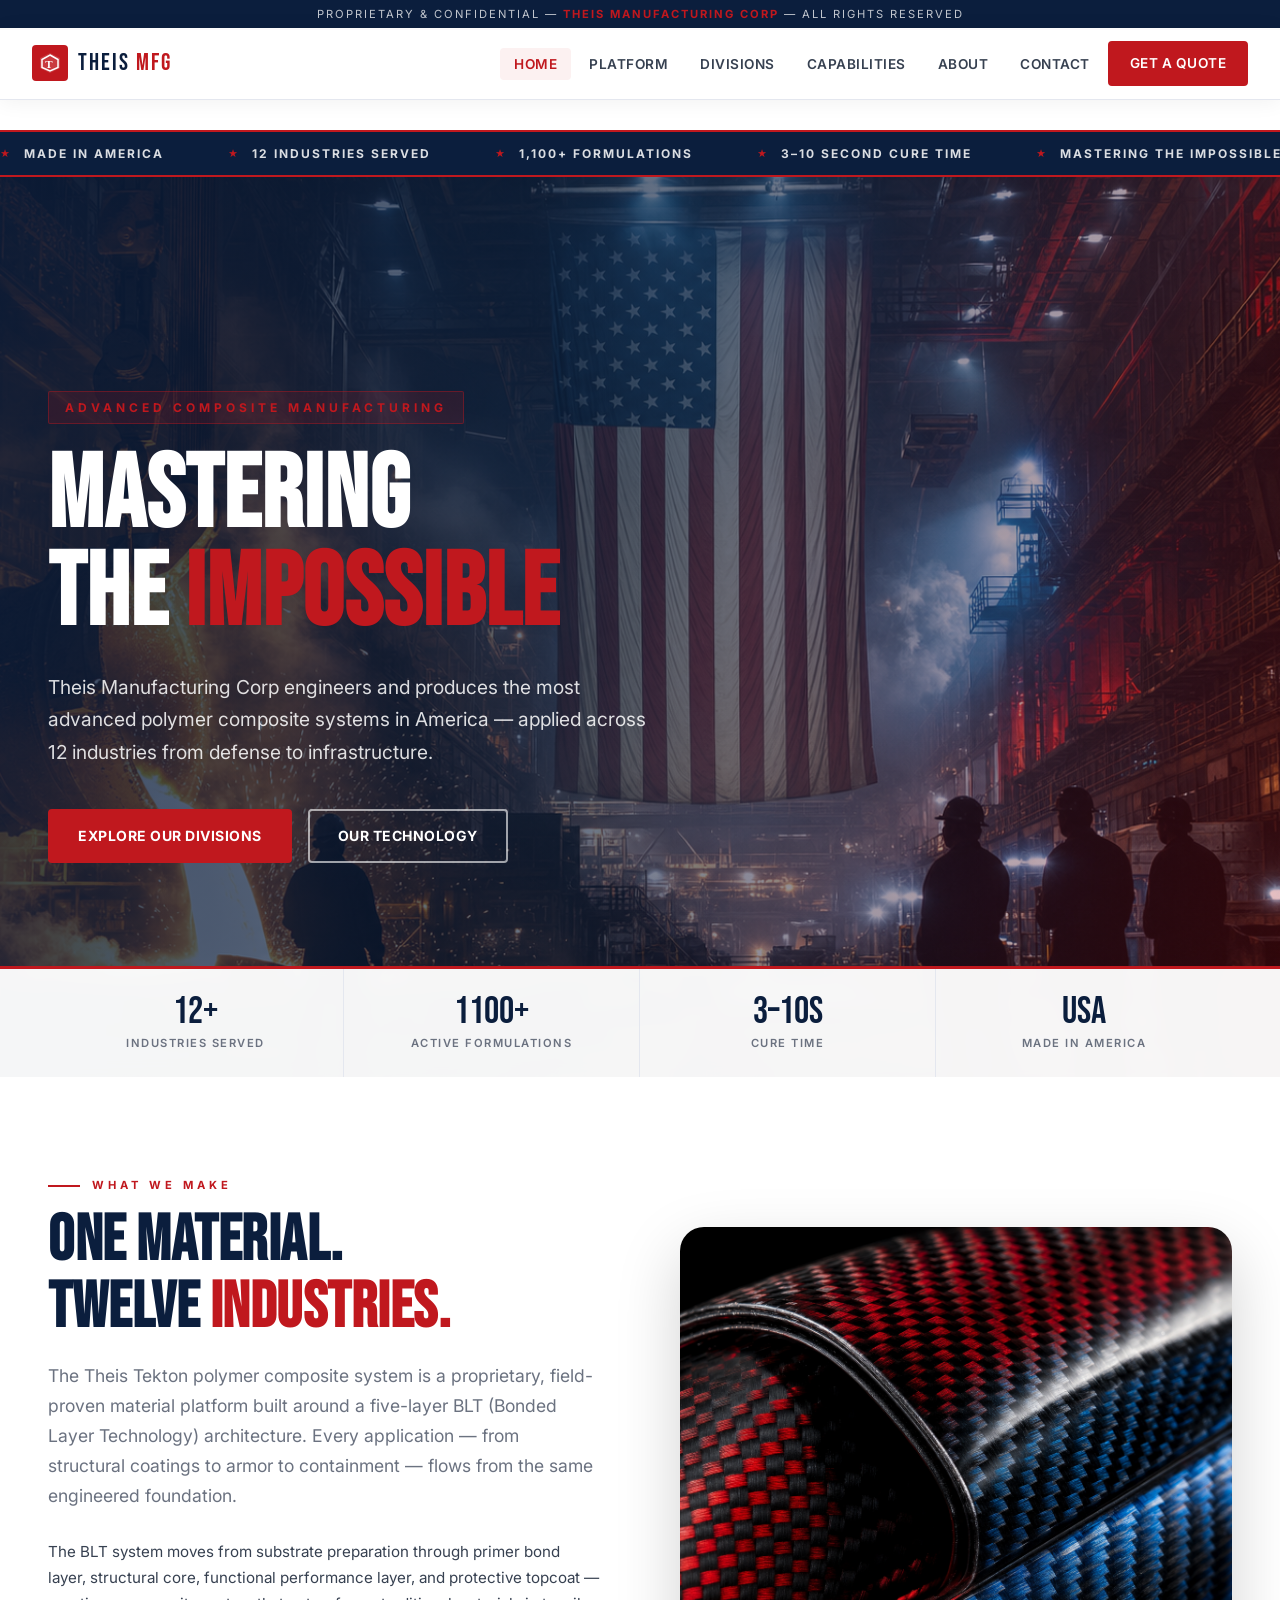
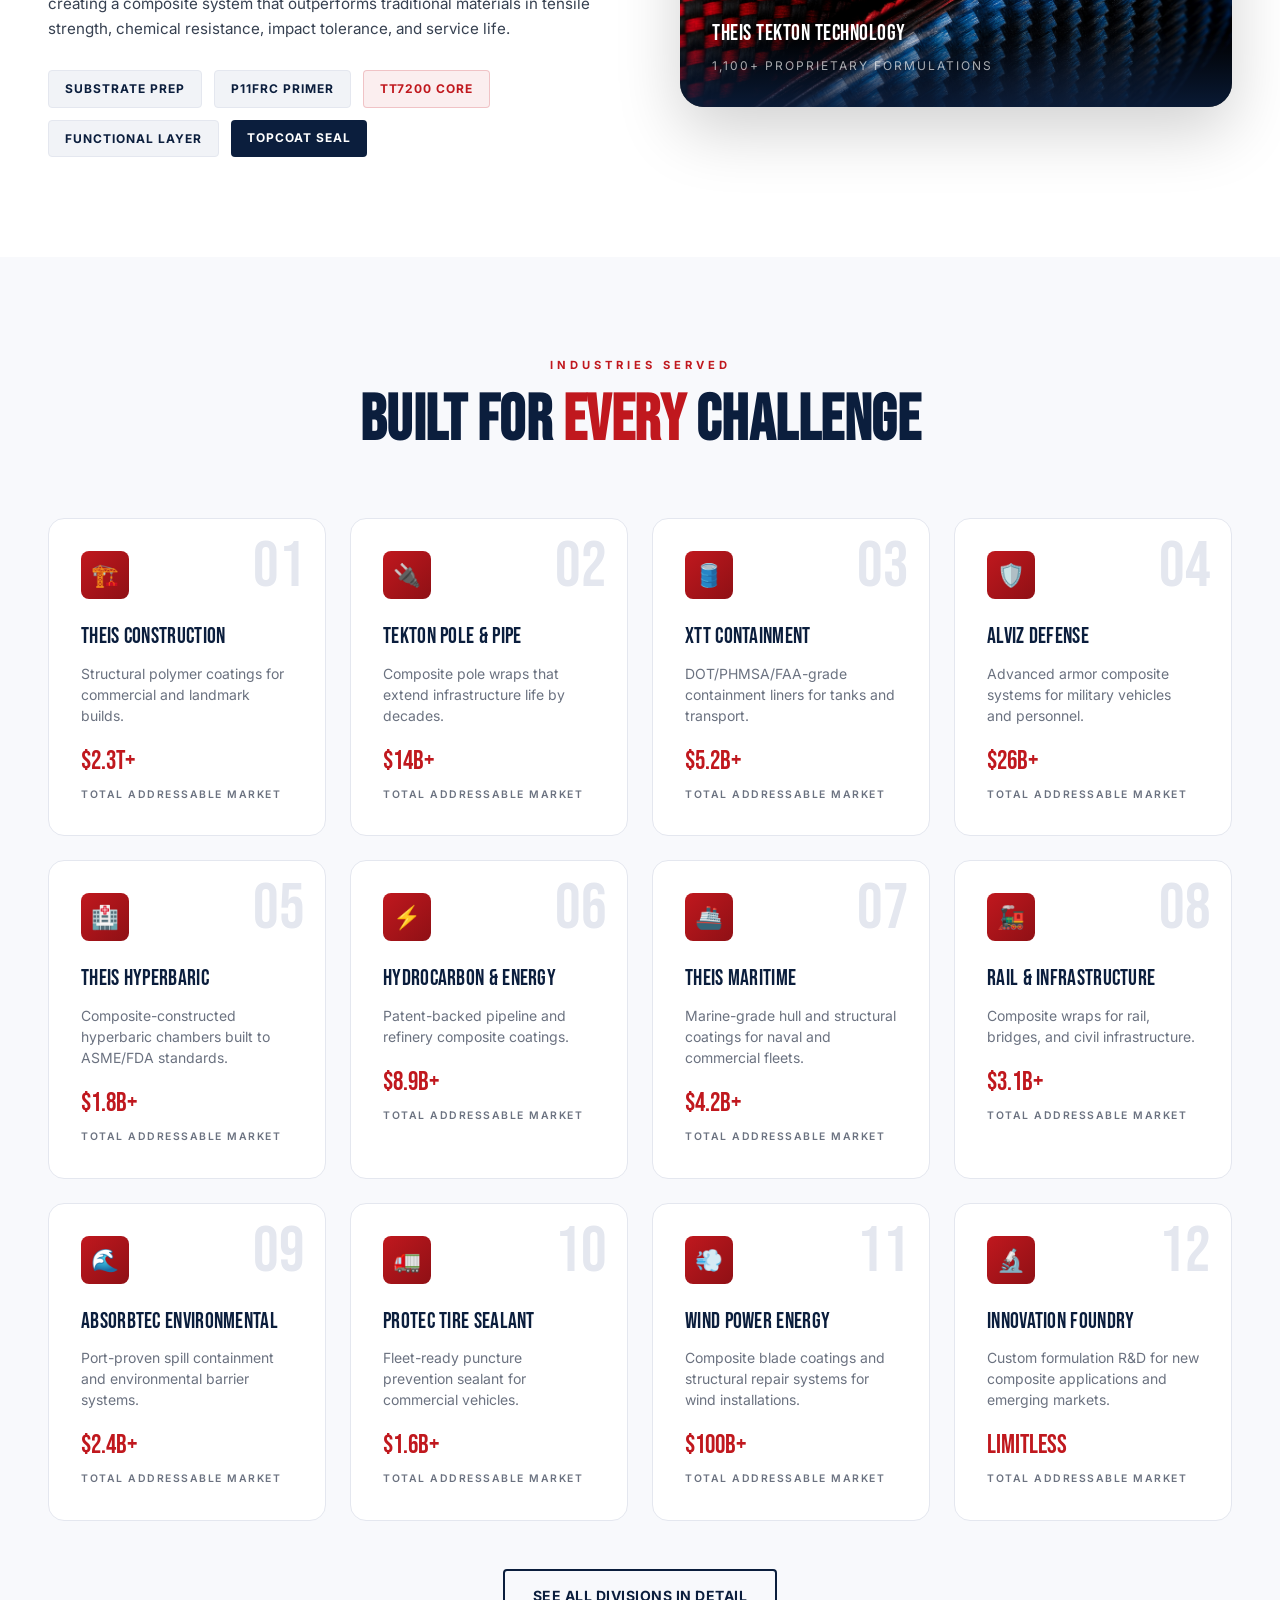
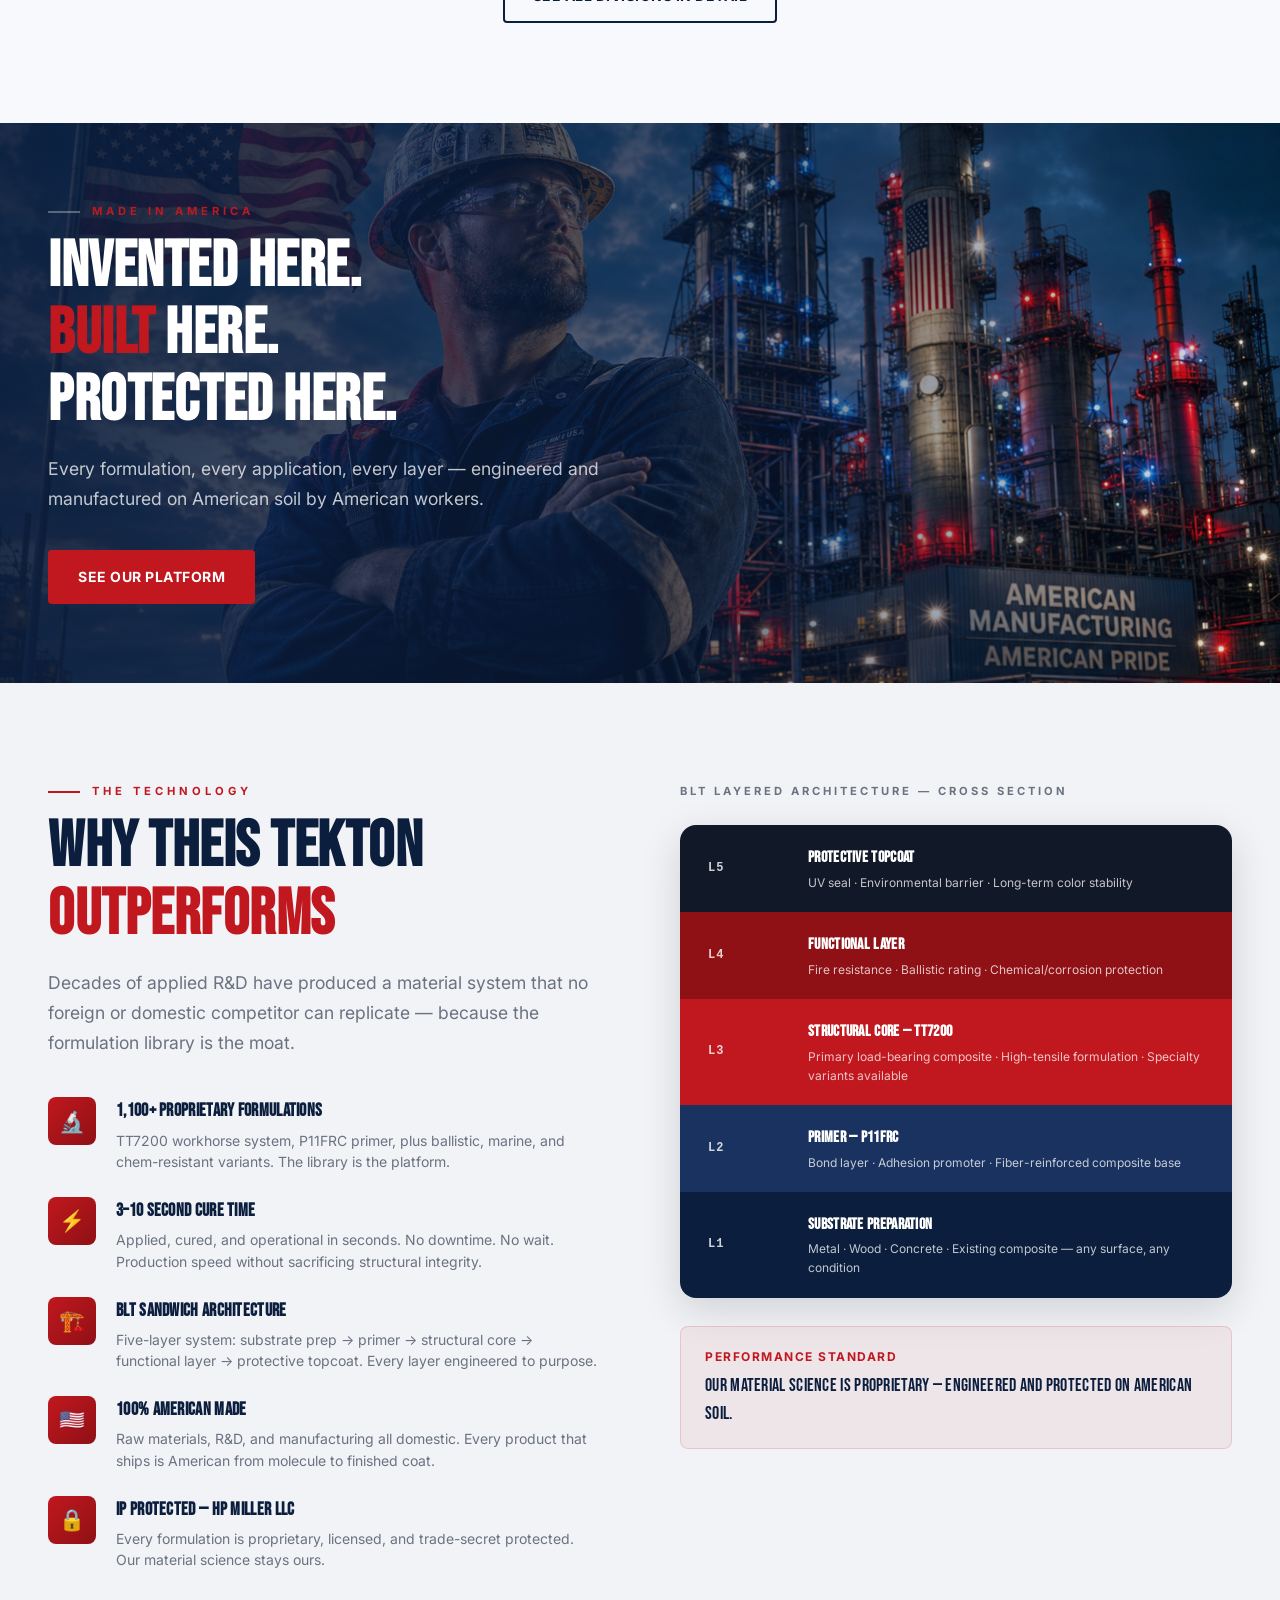
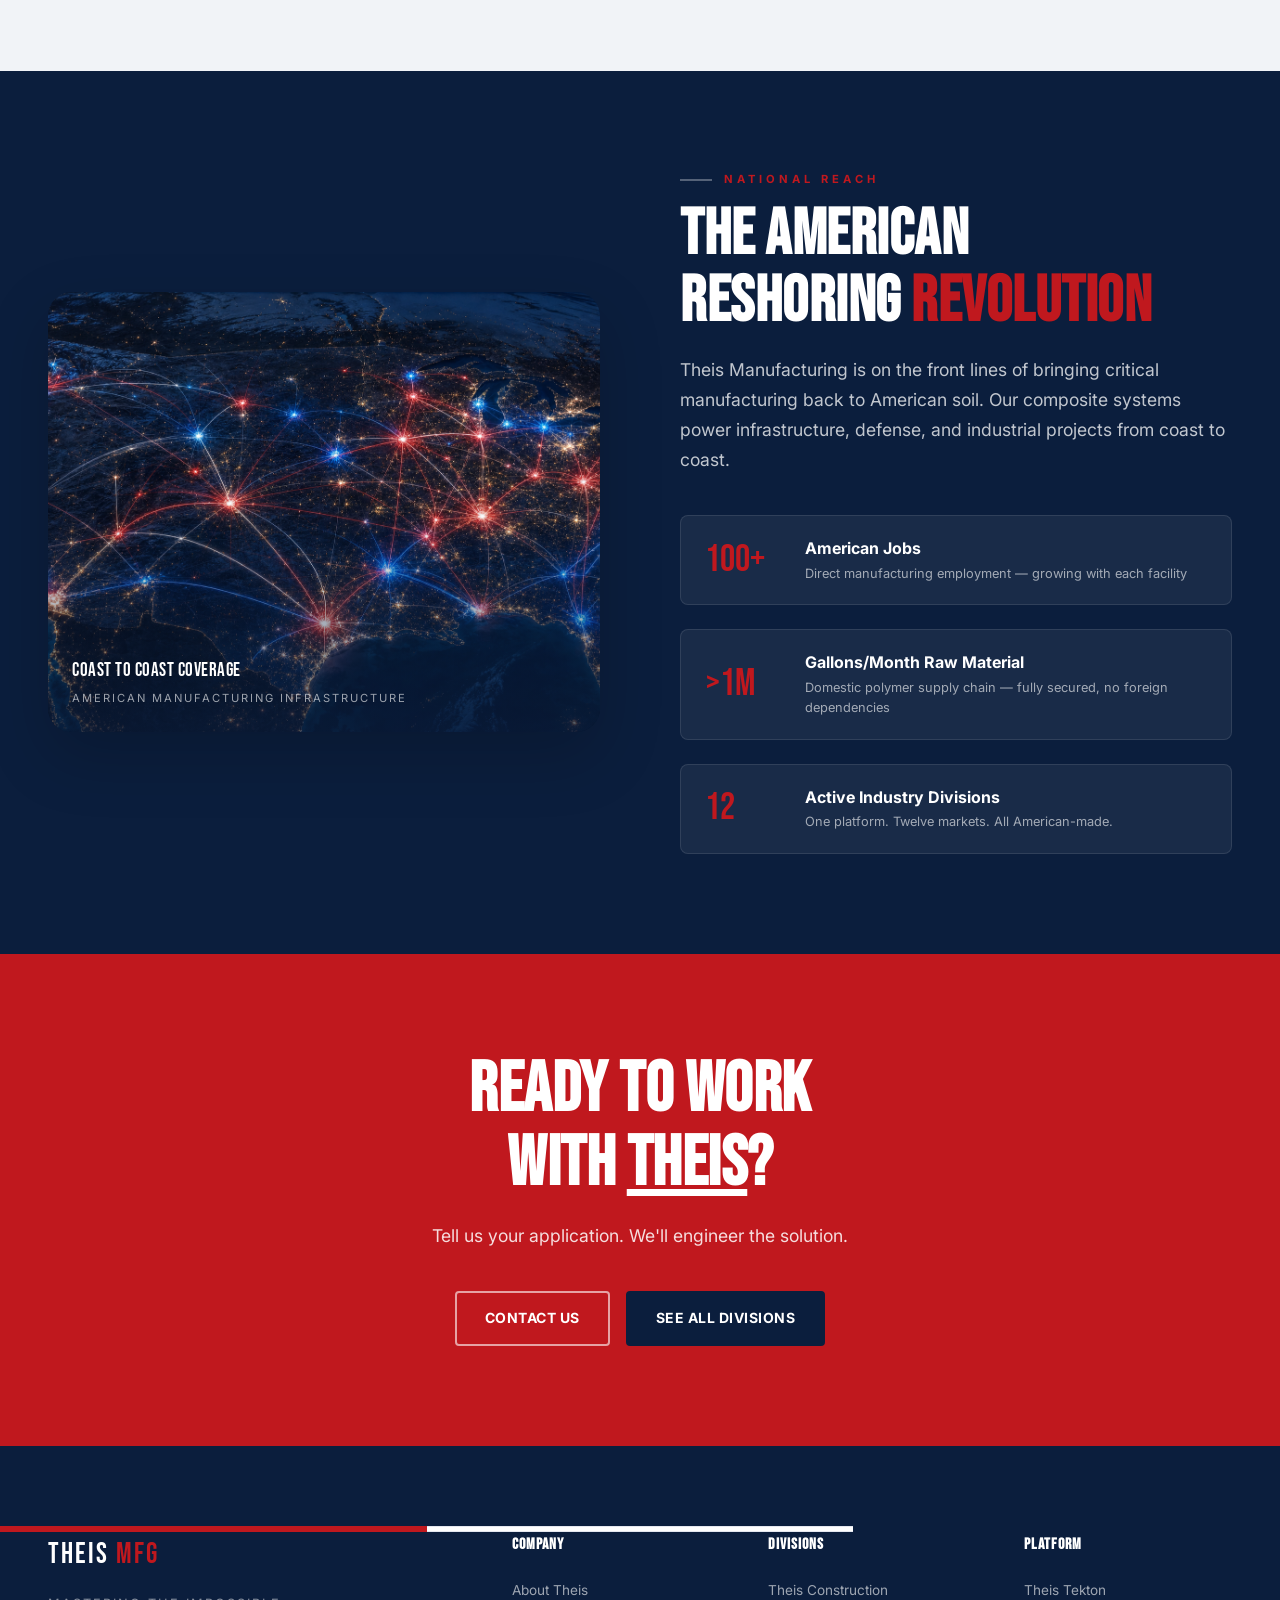
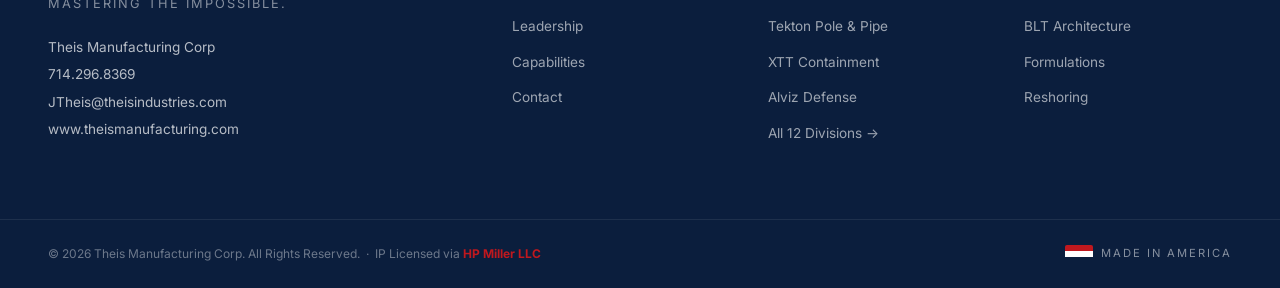
==== commit 6161e6c7: "cleanup: seamless ticker, remove all investor language, delete investment.html, fix metrics" ====
--- a/index.html
+++ b/index.html
@@ -67,7 +67,17 @@
     <span class="ticker-item">Made in America</span>
     <span class="ticker-item">12 Industries Served</span>
     <span class="ticker-item">1,100+ Formulations</span>
-    <span class="ticker-item">3–10 Second Cure</span>
+    <span class="ticker-item">3–10 Second Cure Time</span>
+    <span class="ticker-item">Mastering the Impossible</span>
+    <span class="ticker-item">Advanced Composite Materials</span>
+    <span class="ticker-item">Invented Here. Built Here. Protected Here.</span>
+    <span class="ticker-item">Theis Tekton Technology</span>
+    <span class="ticker-item">American Manufacturing Reimagined</span>
+    <!-- duplicate set for seamless CSS loop -->
+    <span class="ticker-item">Made in America</span>
+    <span class="ticker-item">12 Industries Served</span>
+    <span class="ticker-item">1,100+ Formulations</span>
+    <span class="ticker-item">3–10 Second Cure Time</span>
     <span class="ticker-item">Mastering the Impossible</span>
     <span class="ticker-item">Advanced Composite Materials</span>
     <span class="ticker-item">Invented Here. Built Here. Protected Here.</span>
@@ -104,8 +114,8 @@
         <div class="stat-label">Cure Time</div>
       </div>
       <div class="stat-item">
-        <div class="stat-num"><span data-target="45" data-suffix="%">45%</span></div>
-        <div class="stat-label">Target Gross Margin</div>
+        <div class="stat-num"><span>USA</span></div>
+        <div class="stat-label">Made in America</div>
       </div>
     </div>
   </div>
@@ -329,8 +339,8 @@
           <div class="feature-item fade-up d2">
             <div class="feature-icon">🔒</div>
             <div class="feature-body">
-              <h4>IP Protected via HP Miller LLC</h4>
-              <p>Every formulation is proprietary and licensed. The trade-secret differentiators have resisted sophisticated third-party analysis.</p>
+              <h4>IP Protected — HP Miller LLC</h4>
+              <p>Every formulation is proprietary, licensed, and trade-secret protected. Our material science stays ours.</p>
             </div>
           </div>
         </div>
@@ -379,7 +389,7 @@
         </div>
         <div style="margin-top:28px;padding:20px 24px;background:rgba(192,24,30,.06);border:1px solid rgba(192,24,30,.15);border-radius:var(--radius-md);">
           <div style="font-size:.75rem;font-weight:700;letter-spacing:1.5px;text-transform:uppercase;color:var(--red);margin-bottom:6px;">Performance Standard</div>
-          <div style="font-family:var(--font-display);font-size:1.1rem;color:var(--navy);letter-spacing:.3px;">Sophisticated third-party analysis has not identified the trade-secret differentiators responsible for Theis Tekton performance.</div>
+          <div style="font-family:var(--font-display);font-size:1.1rem;color:var(--navy);letter-spacing:.3px;">Our material science is proprietary — engineered and protected on American soil.</div>
         </div>
       </div>
     </div>
@@ -413,21 +423,21 @@
             <div style="font-family:var(--font-display);font-size:2.4rem;color:var(--red);line-height:1;min-width:80px;">100+</div>
             <div>
               <div style="font-weight:700;color:white;margin-bottom:2px;">American Jobs</div>
-              <div style="font-size:.8rem;color:rgba(255,255,255,.6);">Phase I direct employment — expanding with each facility activation</div>
-            </div>
-          </div>
-          <div style="display:flex;align-items:center;gap:20px;padding:20px 24px;background:rgba(255,255,255,.06);border:1px solid rgba(255,255,255,.1);border-radius:var(--radius-md);">
-            <div style="font-family:var(--font-display);font-size:2.4rem;color:var(--red);line-height:1;min-width:80px;">7.4×</div>
-            <div>
-              <div style="font-weight:700;color:white;margin-bottom:2px;">EPI Multiplier</div>
-              <div style="font-size:.8rem;color:rgba(255,255,255,.6);">Economic Policy Institute multiplier on manufacturing employment impact</div>
+              <div style="font-size:.8rem;color:rgba(255,255,255,.6);">Direct manufacturing employment — growing with each facility</div>
             </div>
           </div>
           <div style="display:flex;align-items:center;gap:20px;padding:20px 24px;background:rgba(255,255,255,.06);border:1px solid rgba(255,255,255,.1);border-radius:var(--radius-md);">
             <div style="font-family:var(--font-display);font-size:2.4rem;color:var(--red);line-height:1;min-width:80px;">&gt;1M</div>
             <div>
-              <div style="font-weight:700;color:white;margin-bottom:2px;">Gallons/Month Raw Material Access</div>
-              <div style="font-size:.8rem;color:rgba(255,255,255,.6);">Domestic raw material supply chain secured and operational</div>
+              <div style="font-weight:700;color:white;margin-bottom:2px;">Gallons/Month Raw Material</div>
+              <div style="font-size:.8rem;color:rgba(255,255,255,.6);">Domestic polymer supply chain — fully secured, no foreign dependencies</div>
+            </div>
+          </div>
+          <div style="display:flex;align-items:center;gap:20px;padding:20px 24px;background:rgba(255,255,255,.06);border:1px solid rgba(255,255,255,.1);border-radius:var(--radius-md);">
+            <div style="font-family:var(--font-display);font-size:2.4rem;color:var(--red);line-height:1;min-width:80px;">12</div>
+            <div>
+              <div style="font-weight:700;color:white;margin-bottom:2px;">Active Industry Divisions</div>
+              <div style="font-size:.8rem;color:rgba(255,255,255,.6);">One platform. Twelve markets. All American-made.</div>
             </div>
           </div>
         </div>
--- a/style.css
+++ b/style.css
@@ -674,8 +674,9 @@
 }
 .ticker-inner {
   display: flex; gap: 64px;
-  animation: ticker-scroll 30s linear infinite;
+  animation: ticker-scroll 40s linear infinite;
   width: max-content;
+  /* duplicate items in HTML so the loop is seamless */
 }
 .ticker-item {
   font-size: .75rem; font-weight: 700;
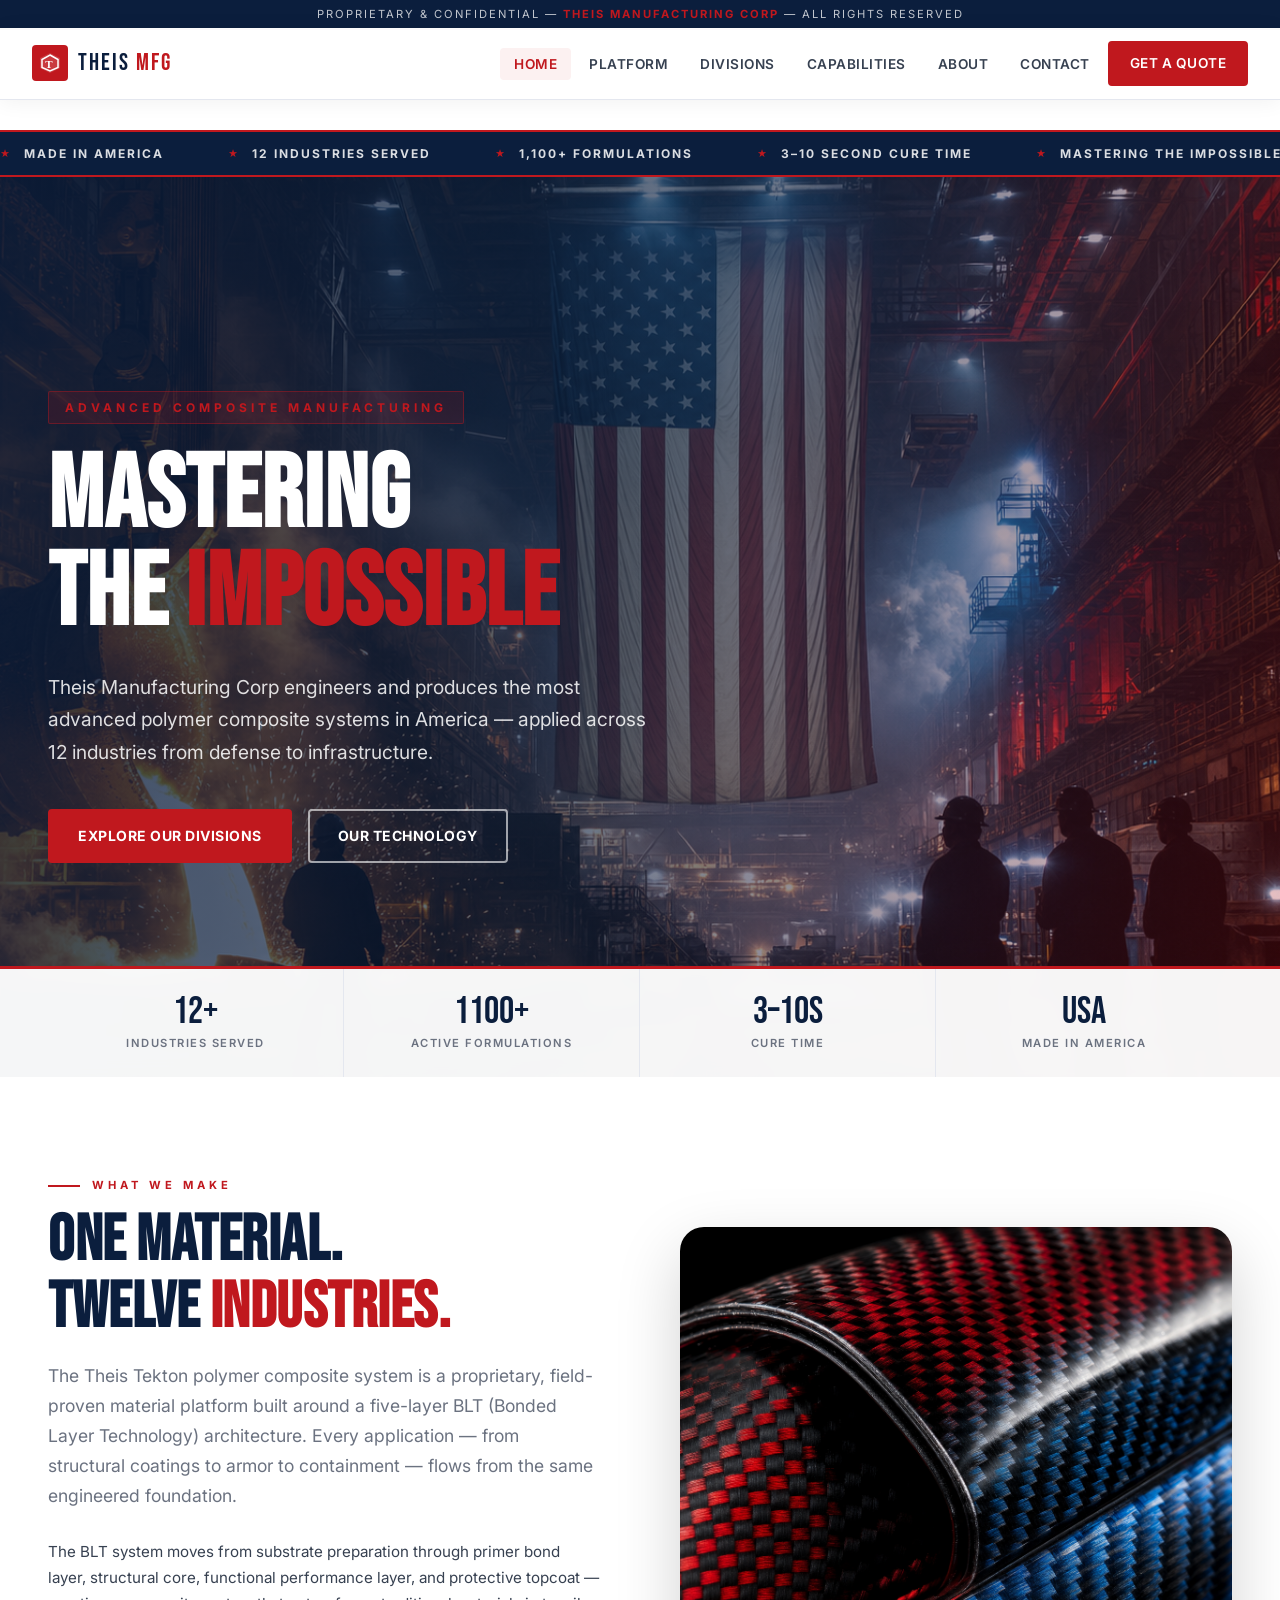
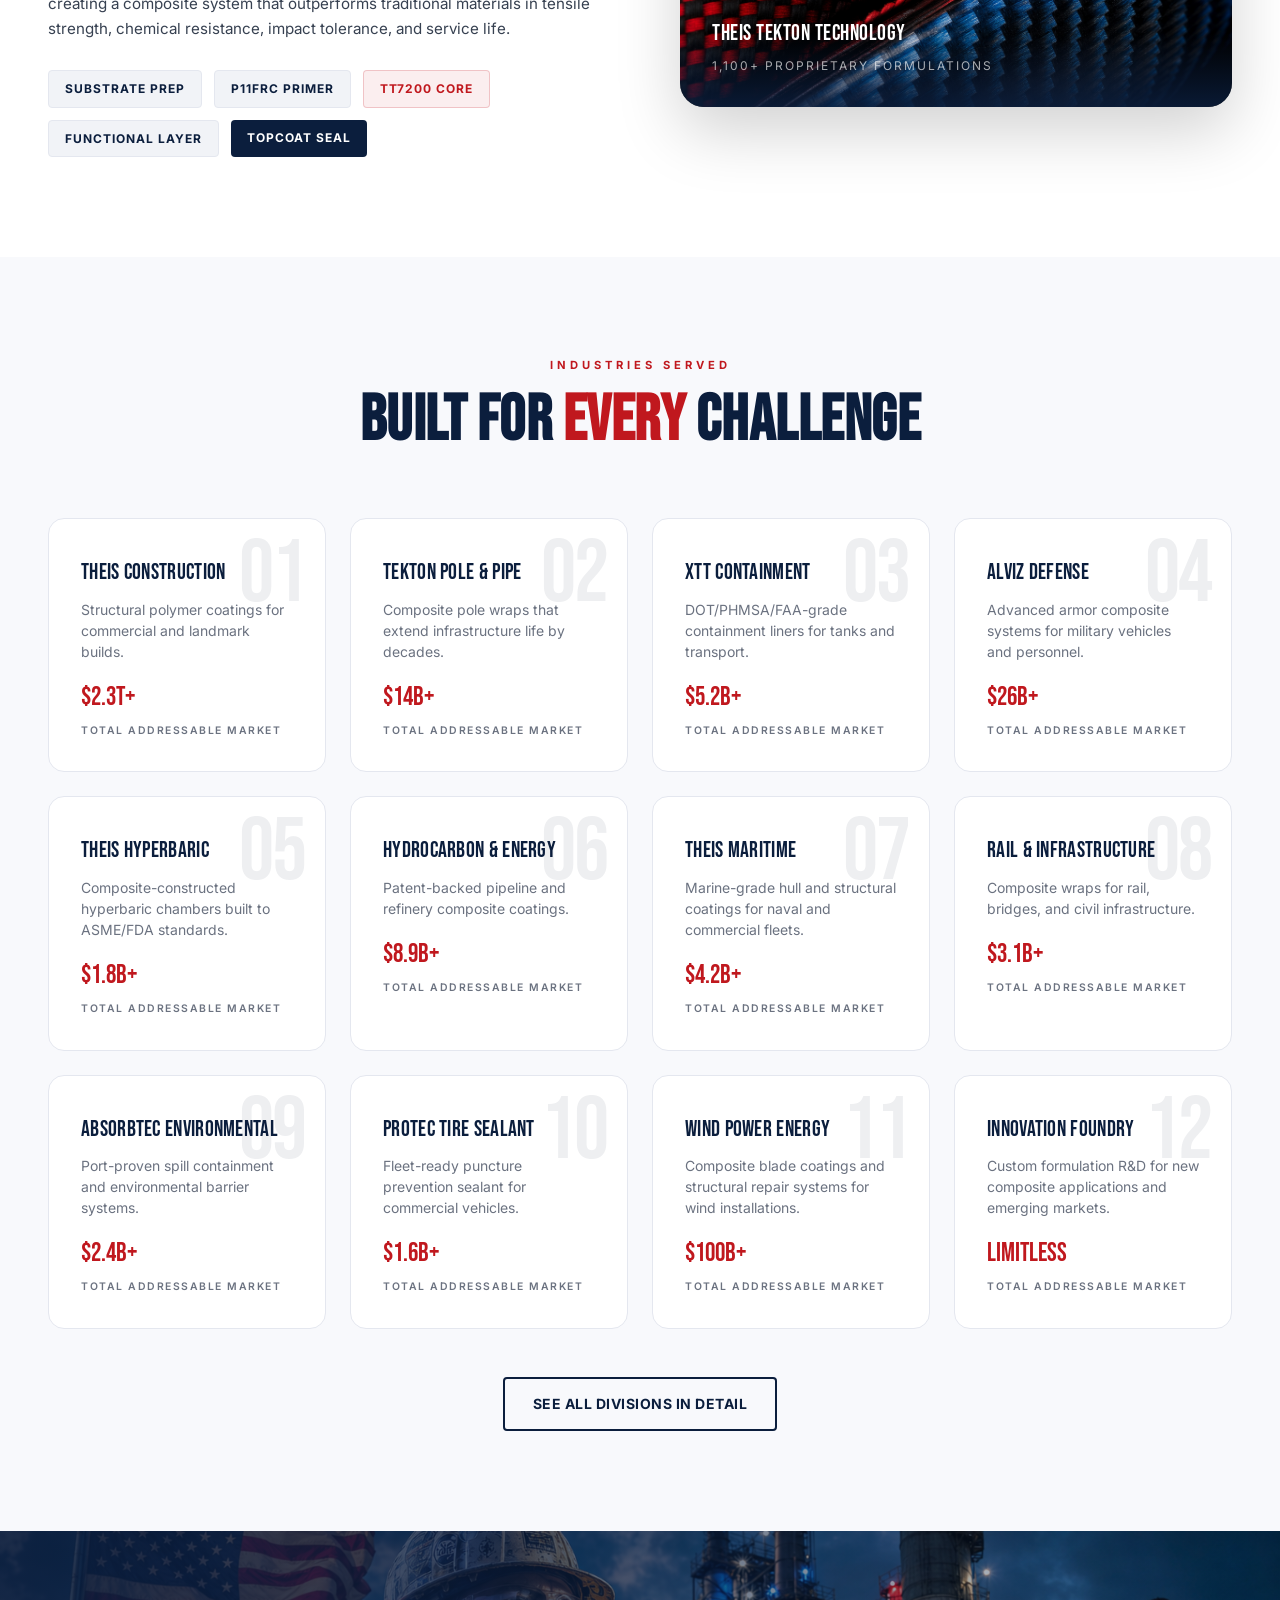
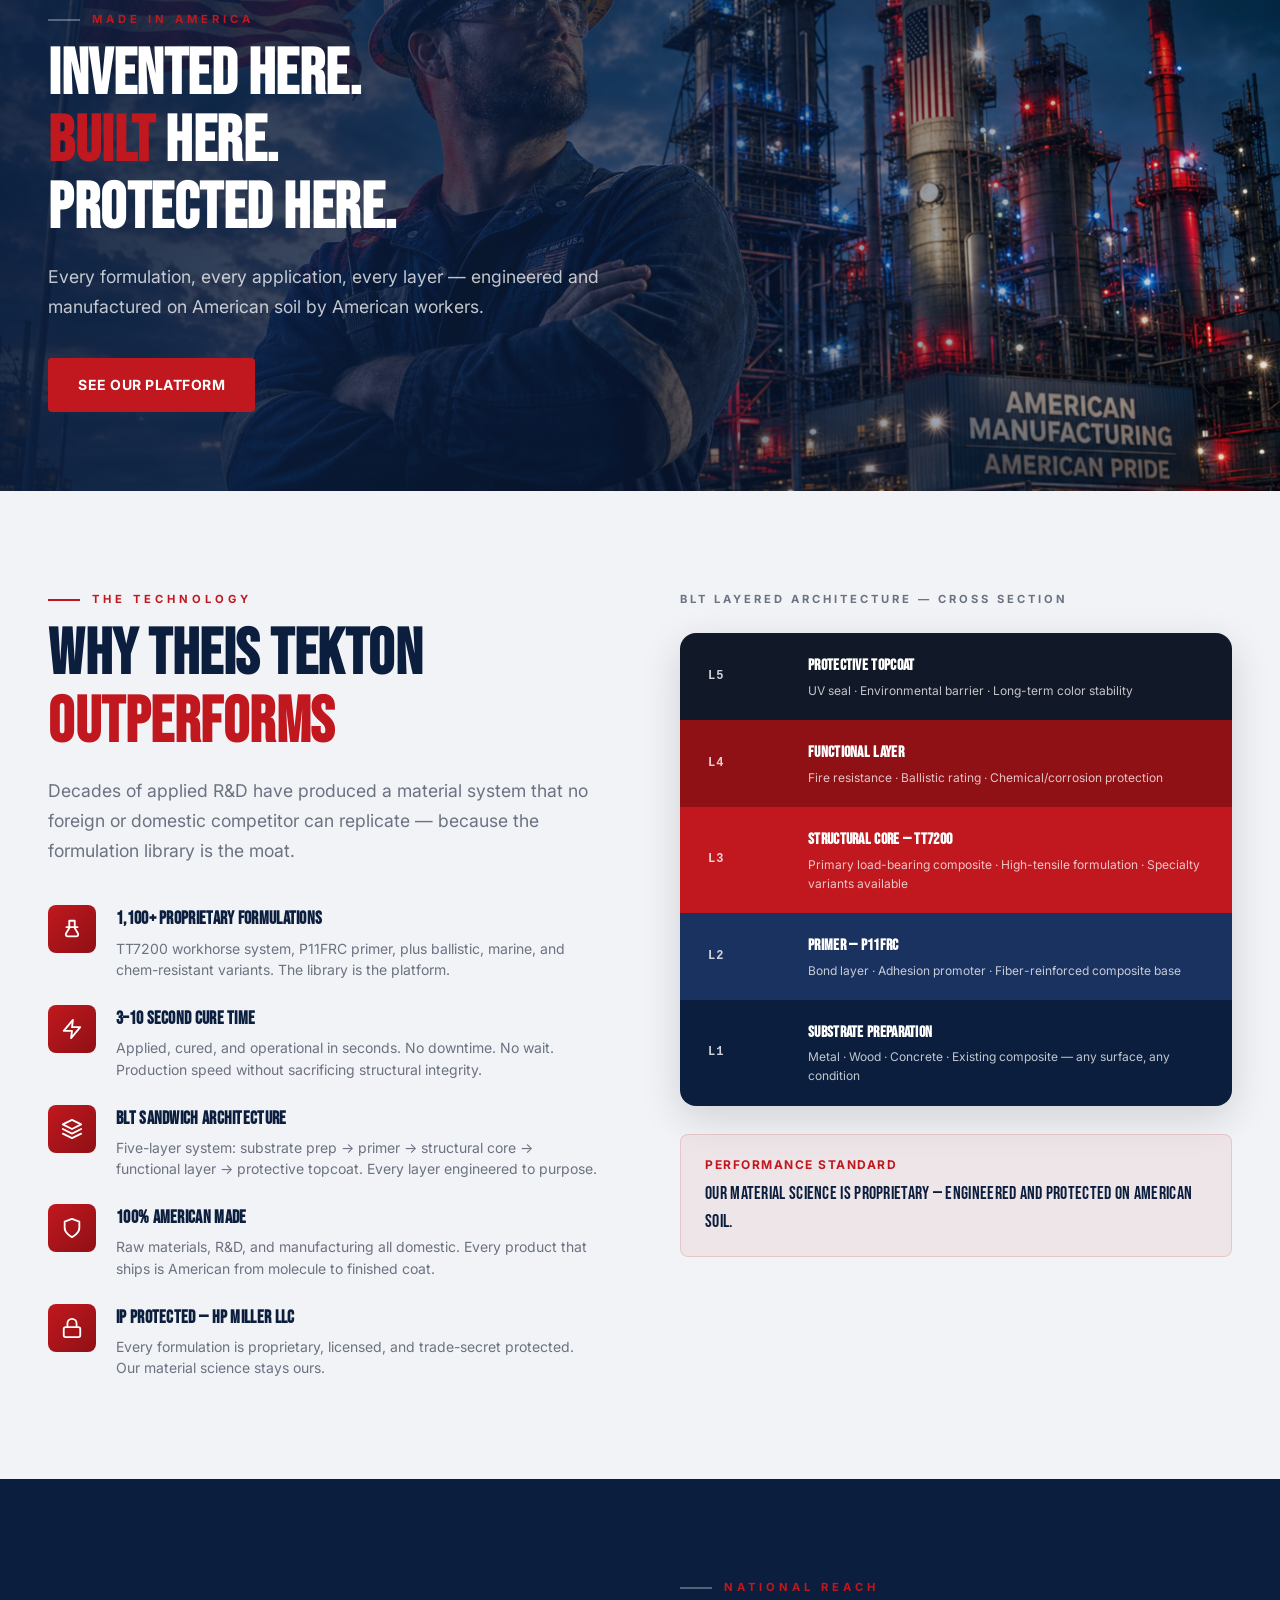
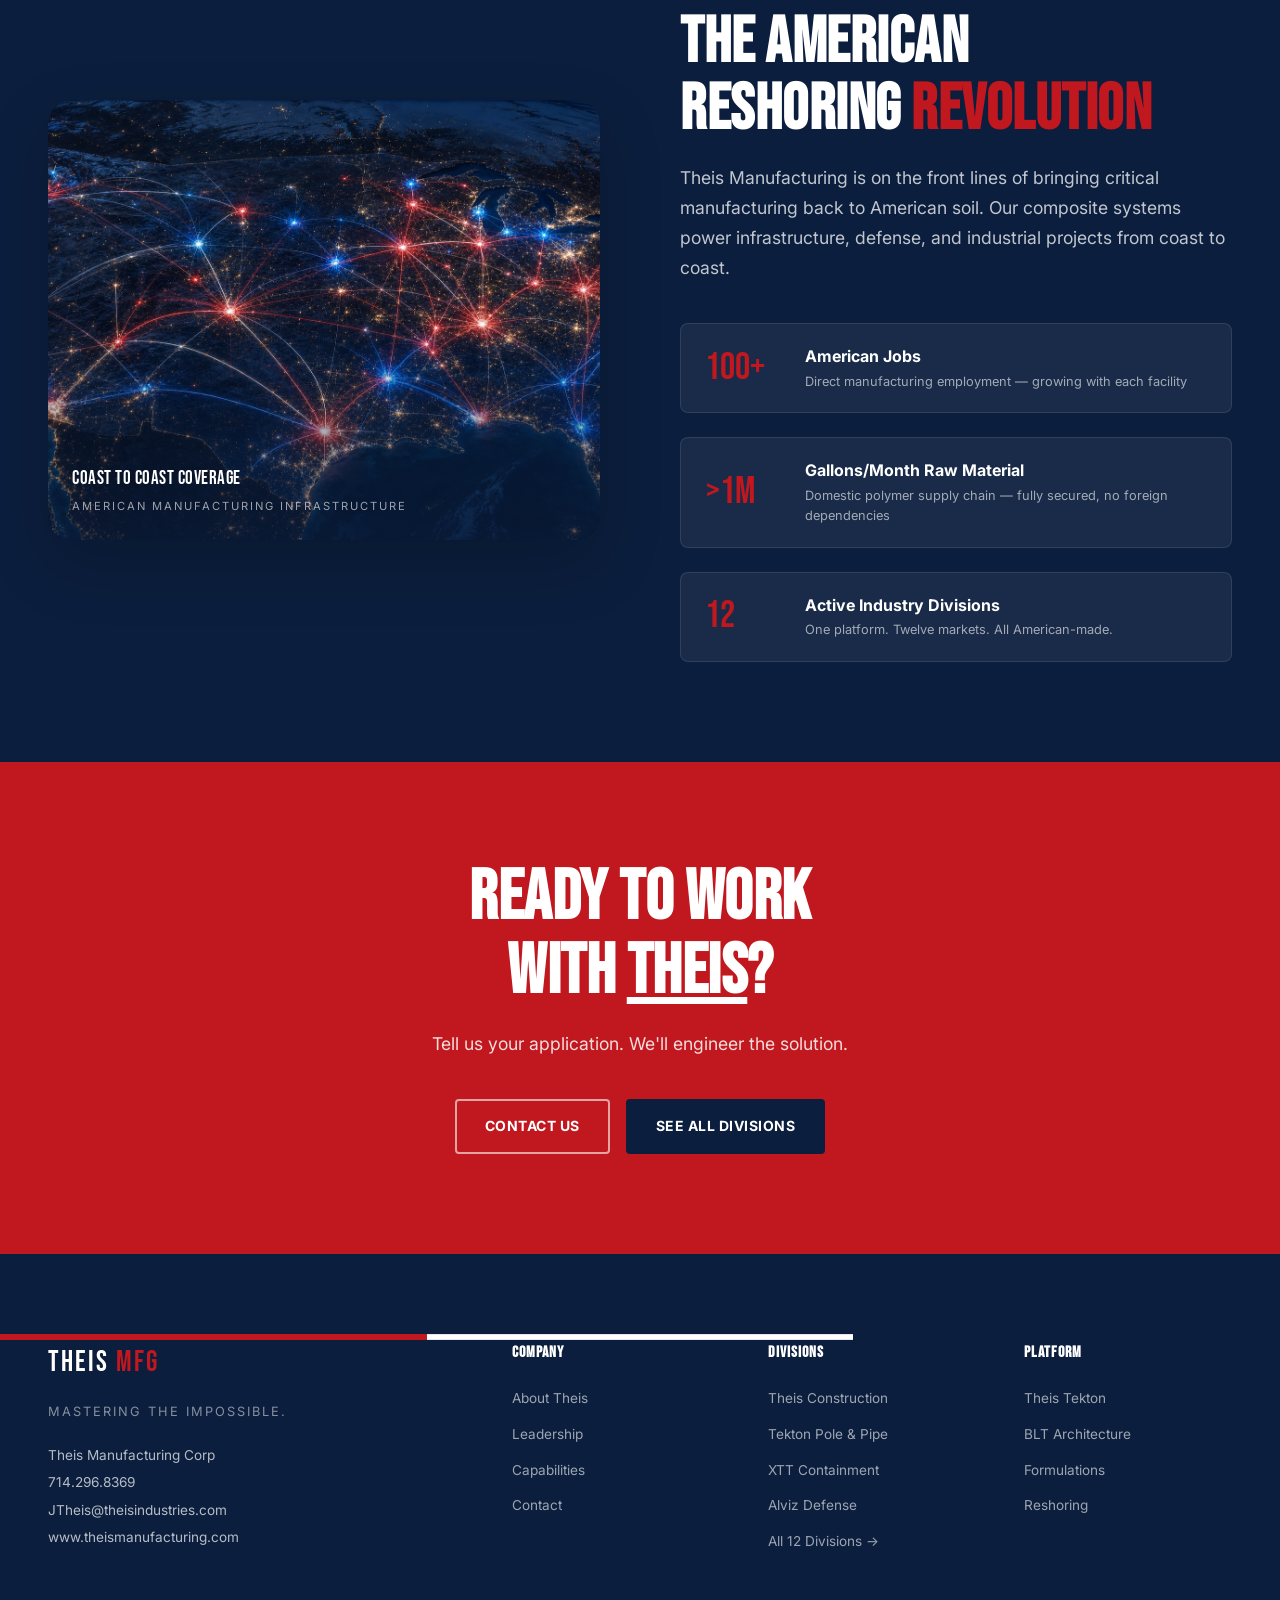
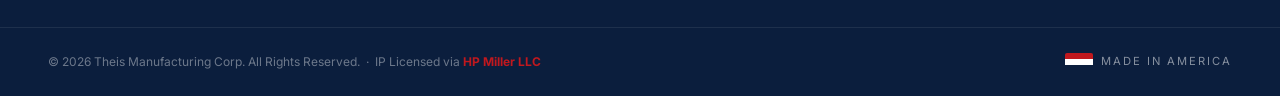
==== commit 874c2f3c: "Remove all emoji icons — clean SVGs + div cards redesigned, no childish graphics" ====
--- a/index.html
+++ b/index.html
@@ -165,7 +165,6 @@
     <div class="cards-grid cols-4">
 
       <div class="div-card fade-up d1">
-        <div class="div-icon">🏗️</div>
         <div class="div-num">01</div>
         <div class="div-name">Theis Construction</div>
         <div class="div-desc">Structural polymer coatings for commercial and landmark builds.</div>
@@ -174,7 +173,6 @@
       </div>
 
       <div class="div-card fade-up d2">
-        <div class="div-icon">🔌</div>
         <div class="div-num">02</div>
         <div class="div-name">Tekton Pole &amp; Pipe</div>
         <div class="div-desc">Composite pole wraps that extend infrastructure life by decades.</div>
@@ -183,7 +181,6 @@
       </div>
 
       <div class="div-card fade-up d3">
-        <div class="div-icon">🛢️</div>
         <div class="div-num">03</div>
         <div class="div-name">XTT Containment</div>
         <div class="div-desc">DOT/PHMSA/FAA-grade containment liners for tanks and transport.</div>
@@ -192,7 +189,6 @@
       </div>
 
       <div class="div-card fade-up d1">
-        <div class="div-icon">🛡️</div>
         <div class="div-num">04</div>
         <div class="div-name">Alviz Defense</div>
         <div class="div-desc">Advanced armor composite systems for military vehicles and personnel.</div>
@@ -201,7 +197,6 @@
       </div>
 
       <div class="div-card fade-up d2">
-        <div class="div-icon">🏥</div>
         <div class="div-num">05</div>
         <div class="div-name">Theis Hyperbaric</div>
         <div class="div-desc">Composite-constructed hyperbaric chambers built to ASME/FDA standards.</div>
@@ -210,7 +205,6 @@
       </div>
 
       <div class="div-card fade-up d3">
-        <div class="div-icon">⚡</div>
         <div class="div-num">06</div>
         <div class="div-name">Hydrocarbon &amp; Energy</div>
         <div class="div-desc">Patent-backed pipeline and refinery composite coatings.</div>
@@ -219,7 +213,6 @@
       </div>
 
       <div class="div-card fade-up d1">
-        <div class="div-icon">🚢</div>
         <div class="div-num">07</div>
         <div class="div-name">Theis Maritime</div>
         <div class="div-desc">Marine-grade hull and structural coatings for naval and commercial fleets.</div>
@@ -228,7 +221,6 @@
       </div>
 
       <div class="div-card fade-up d2">
-        <div class="div-icon">🚂</div>
         <div class="div-num">08</div>
         <div class="div-name">Rail &amp; Infrastructure</div>
         <div class="div-desc">Composite wraps for rail, bridges, and civil infrastructure.</div>
@@ -237,7 +229,6 @@
       </div>
 
       <div class="div-card fade-up d3">
-        <div class="div-icon">🌊</div>
         <div class="div-num">09</div>
         <div class="div-name">Absorbtec Environmental</div>
         <div class="div-desc">Port-proven spill containment and environmental barrier systems.</div>
@@ -246,7 +237,6 @@
       </div>
 
       <div class="div-card fade-up d1">
-        <div class="div-icon">🚛</div>
         <div class="div-num">10</div>
         <div class="div-name">Protec Tire Sealant</div>
         <div class="div-desc">Fleet-ready puncture prevention sealant for commercial vehicles.</div>
@@ -255,7 +245,6 @@
       </div>
 
       <div class="div-card fade-up d2">
-        <div class="div-icon">💨</div>
         <div class="div-num">11</div>
         <div class="div-name">Wind Power Energy</div>
         <div class="div-desc">Composite blade coatings and structural repair systems for wind installations.</div>
@@ -264,7 +253,6 @@
       </div>
 
       <div class="div-card fade-up d3">
-        <div class="div-icon">🔬</div>
         <div class="div-num">12</div>
         <div class="div-name">Innovation Foundry</div>
         <div class="div-desc">Custom formulation R&amp;D for new composite applications and emerging markets.</div>
@@ -309,35 +297,35 @@
         </p>
         <div class="feature-list">
           <div class="feature-item fade-up d1">
-            <div class="feature-icon">🔬</div>
+            <div class="feature-icon"><svg width="22" height="22" viewBox="0 0 24 24" fill="none" stroke="white" stroke-width="2" stroke-linecap="round" stroke-linejoin="round"><path d="M9 3h6M9 3v8L5.5 17A2 2 0 007.36 20h9.28A2 2 0 0018.5 17L15 11V3"/><line x1="6" y1="10" x2="18" y2="10"/></svg></div>
             <div class="feature-body">
               <h4>1,100+ Proprietary Formulations</h4>
               <p>TT7200 workhorse system, P11FRC primer, plus ballistic, marine, and chem-resistant variants. The library is the platform.</p>
             </div>
           </div>
           <div class="feature-item fade-up d2">
-            <div class="feature-icon">⚡</div>
+            <div class="feature-icon"><svg width="22" height="22" viewBox="0 0 24 24" fill="none" stroke="white" stroke-width="2" stroke-linecap="round" stroke-linejoin="round"><polygon points="13 2 3 14 12 14 11 22 21 10 12 10 13 2"/></svg></div>
             <div class="feature-body">
               <h4>3–10 Second Cure Time</h4>
               <p>Applied, cured, and operational in seconds. No downtime. No wait. Production speed without sacrificing structural integrity.</p>
             </div>
           </div>
           <div class="feature-item fade-up d3">
-            <div class="feature-icon">🏗️</div>
+            <div class="feature-icon"><svg width="22" height="22" viewBox="0 0 24 24" fill="none" stroke="white" stroke-width="2" stroke-linecap="round" stroke-linejoin="round"><polygon points="12 2 2 7 12 12 22 7 12 2"/><polyline points="2 17 12 22 22 17"/><polyline points="2 12 12 17 22 12"/></svg></div>
             <div class="feature-body">
               <h4>BLT Sandwich Architecture</h4>
               <p>Five-layer system: substrate prep → primer → structural core → functional layer → protective topcoat. Every layer engineered to purpose.</p>
             </div>
           </div>
           <div class="feature-item fade-up d1">
-            <div class="feature-icon">🇺🇸</div>
+            <div class="feature-icon"><svg width="22" height="22" viewBox="0 0 24 24" fill="none" stroke="white" stroke-width="2" stroke-linecap="round" stroke-linejoin="round"><path d="M12 22s8-4 8-10V5l-8-3-8 3v7c0 6 8 10 8 10z"/></svg></div>
             <div class="feature-body">
               <h4>100% American Made</h4>
               <p>Raw materials, R&amp;D, and manufacturing all domestic. Every product that ships is American from molecule to finished coat.</p>
             </div>
           </div>
           <div class="feature-item fade-up d2">
-            <div class="feature-icon">🔒</div>
+            <div class="feature-icon"><svg width="22" height="22" viewBox="0 0 24 24" fill="none" stroke="white" stroke-width="2" stroke-linecap="round" stroke-linejoin="round"><rect x="3" y="11" width="18" height="11" rx="2" ry="2"/><path d="M7 11V7a5 5 0 0110 0v4"/></svg></div>
             <div class="feature-body">
               <h4>IP Protected — HP Miller LLC</h4>
               <p>Every formulation is proprietary, licensed, and trade-secret protected. Our material science stays ours.</p>
--- a/style.css
+++ b/style.css
@@ -505,24 +505,31 @@
 }
 .div-num {
   font-family: var(--font-display);
-  font-size: 4rem; color: var(--gray-100);
-  position: absolute; top: 16px; right: 20px;
+  font-size: 5.5rem; color: rgba(11,30,61,.07);
+  position: absolute; top: 12px; right: 20px;
   line-height: 1; pointer-events: none;
+  letter-spacing: -2px;
   transition: color var(--transition);
 }
-.div-card:hover .div-num { color: rgba(192,24,30,.12); }
-.div-icon {
-  width: 48px; height: 48px;
-  background: linear-gradient(135deg, var(--red), var(--red-dark));
-  border-radius: var(--radius-md);
-  display: flex; align-items: center; justify-content: center;
-  margin-bottom: 20px;
-  font-size: 1.4rem;
-}
+.div-card:hover .div-num { color: rgba(192,24,30,.10); }
+.div-icon { display: none; }
+/* Red accent bar at top of each card */
+.div-card::before {
+  content: '';
+  position: absolute;
+  top: 0; left: 0; right: 0;
+  height: 3px;
+  background: var(--red);
+  transform: scaleX(0);
+  transform-origin: left;
+  transition: transform .35s ease;
+}
+.div-card:hover::before { transform: scaleX(1); }
 .div-name {
   font-family: var(--font-display);
   font-size: 1.4rem; color: var(--navy);
   margin-bottom: 8px; letter-spacing: .3px;
+  margin-top: 4px;
 }
 .div-desc { font-size: .875rem; color: var(--gray-500); line-height: 1.5; margin-bottom: 16px; }
 .div-tam {
@@ -542,6 +549,7 @@
   display: flex; align-items: center; justify-content: center;
   font-size: 1.3rem;
 }
+.feature-icon svg { display: block; }
 .feature-body h4 {
   font-family: var(--font-display);
   font-size: 1.1rem; color: var(--navy);
